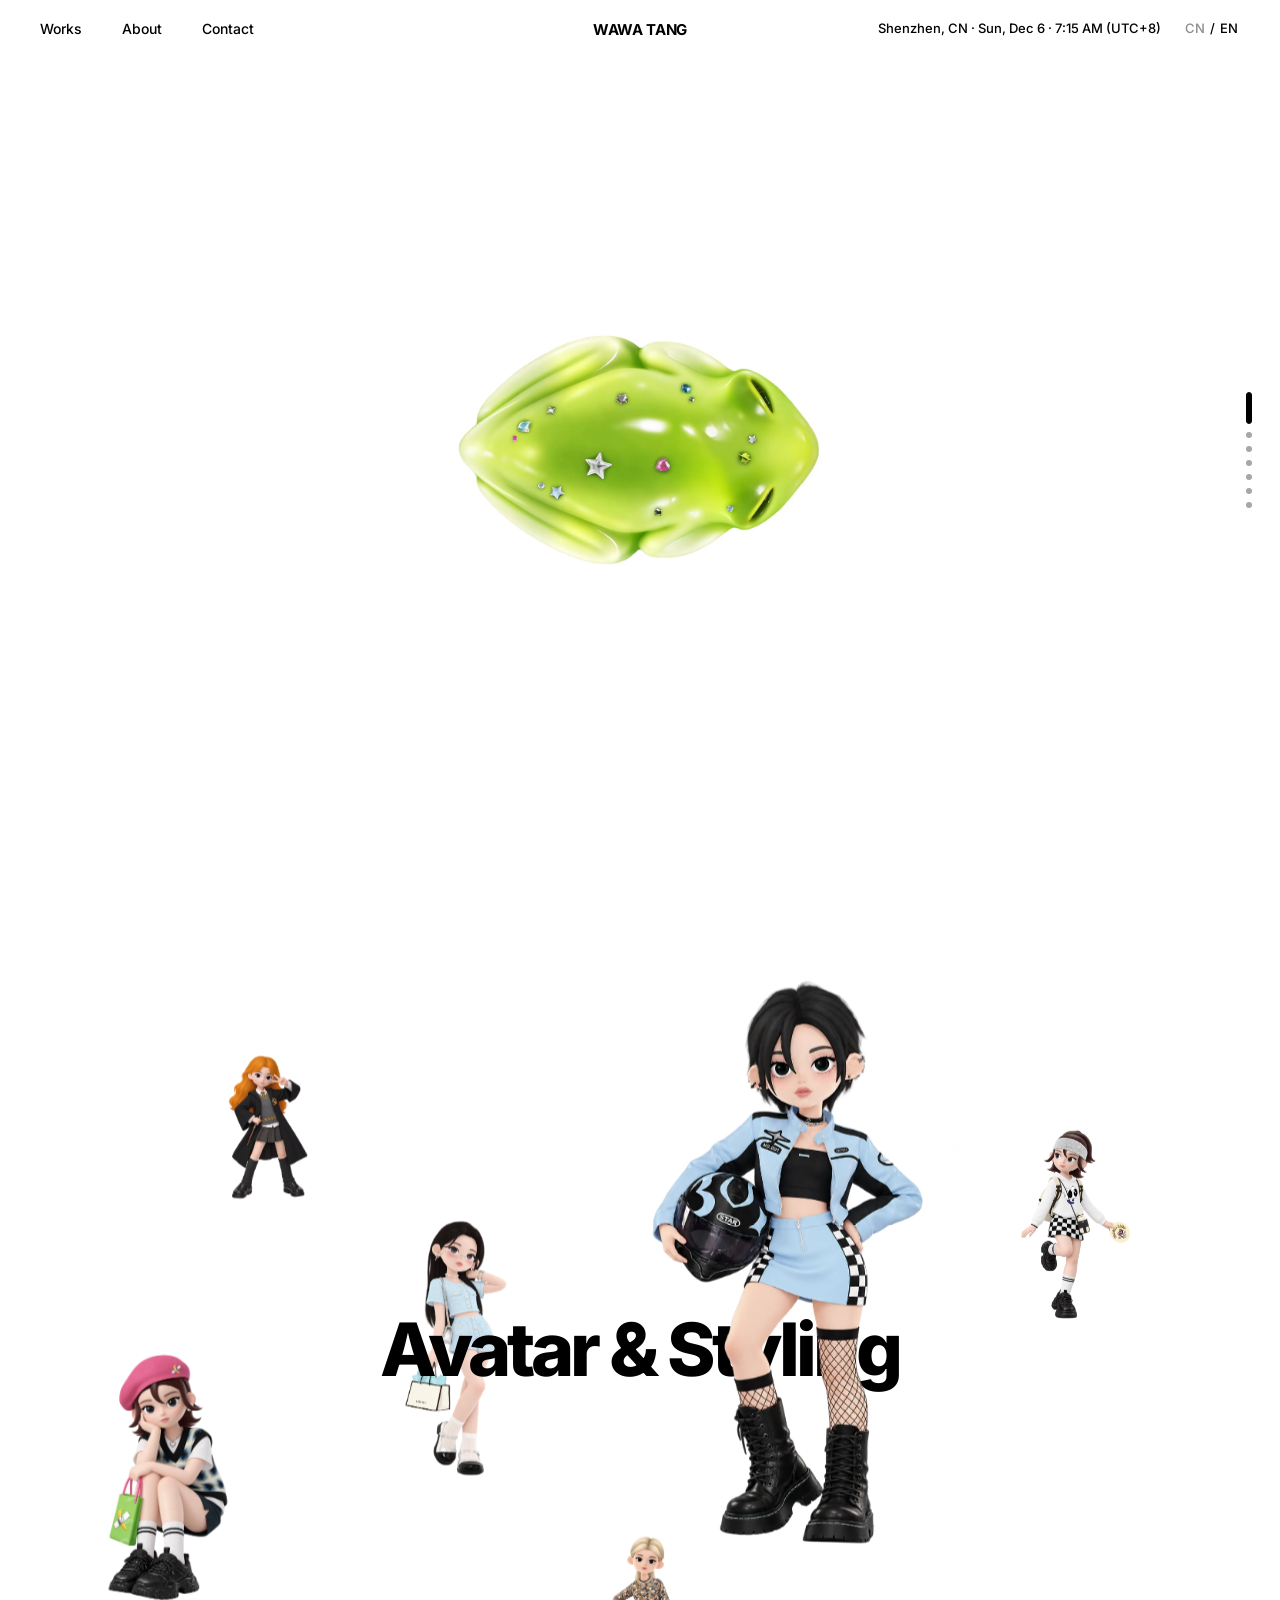
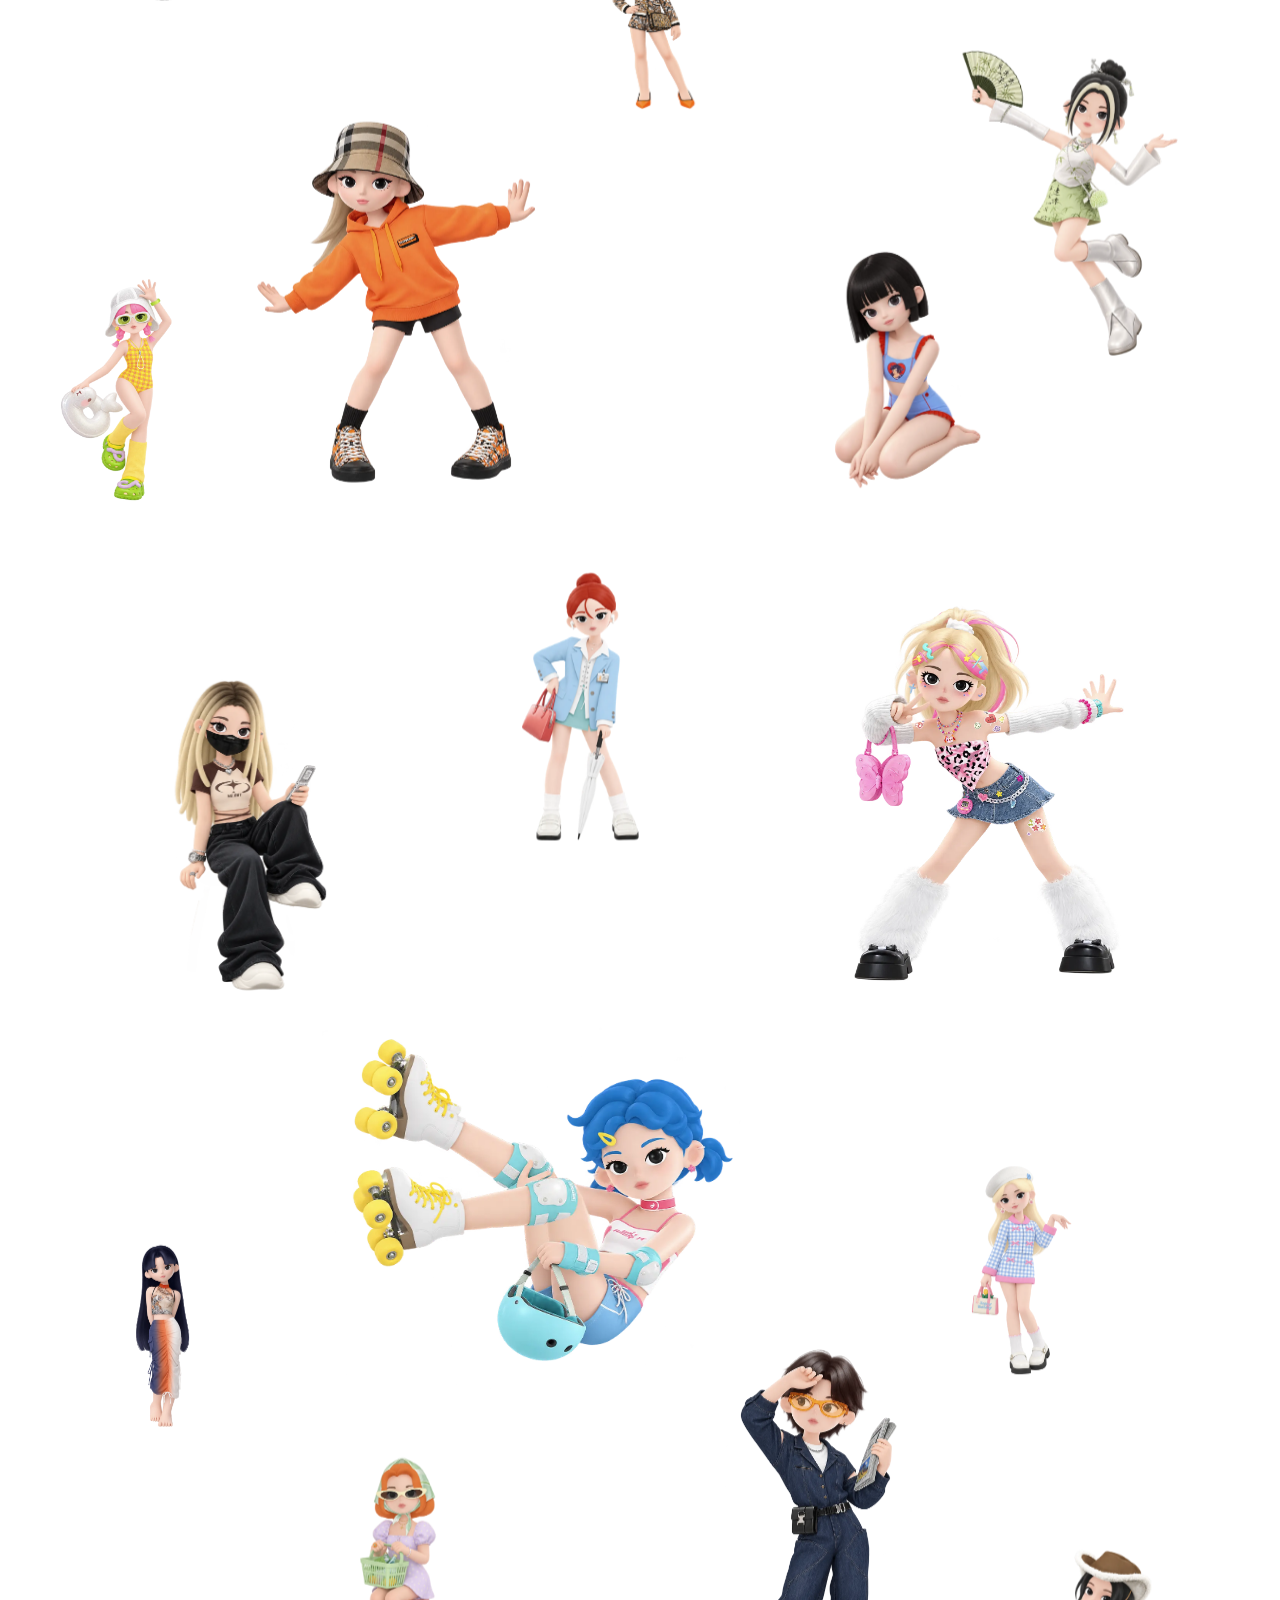
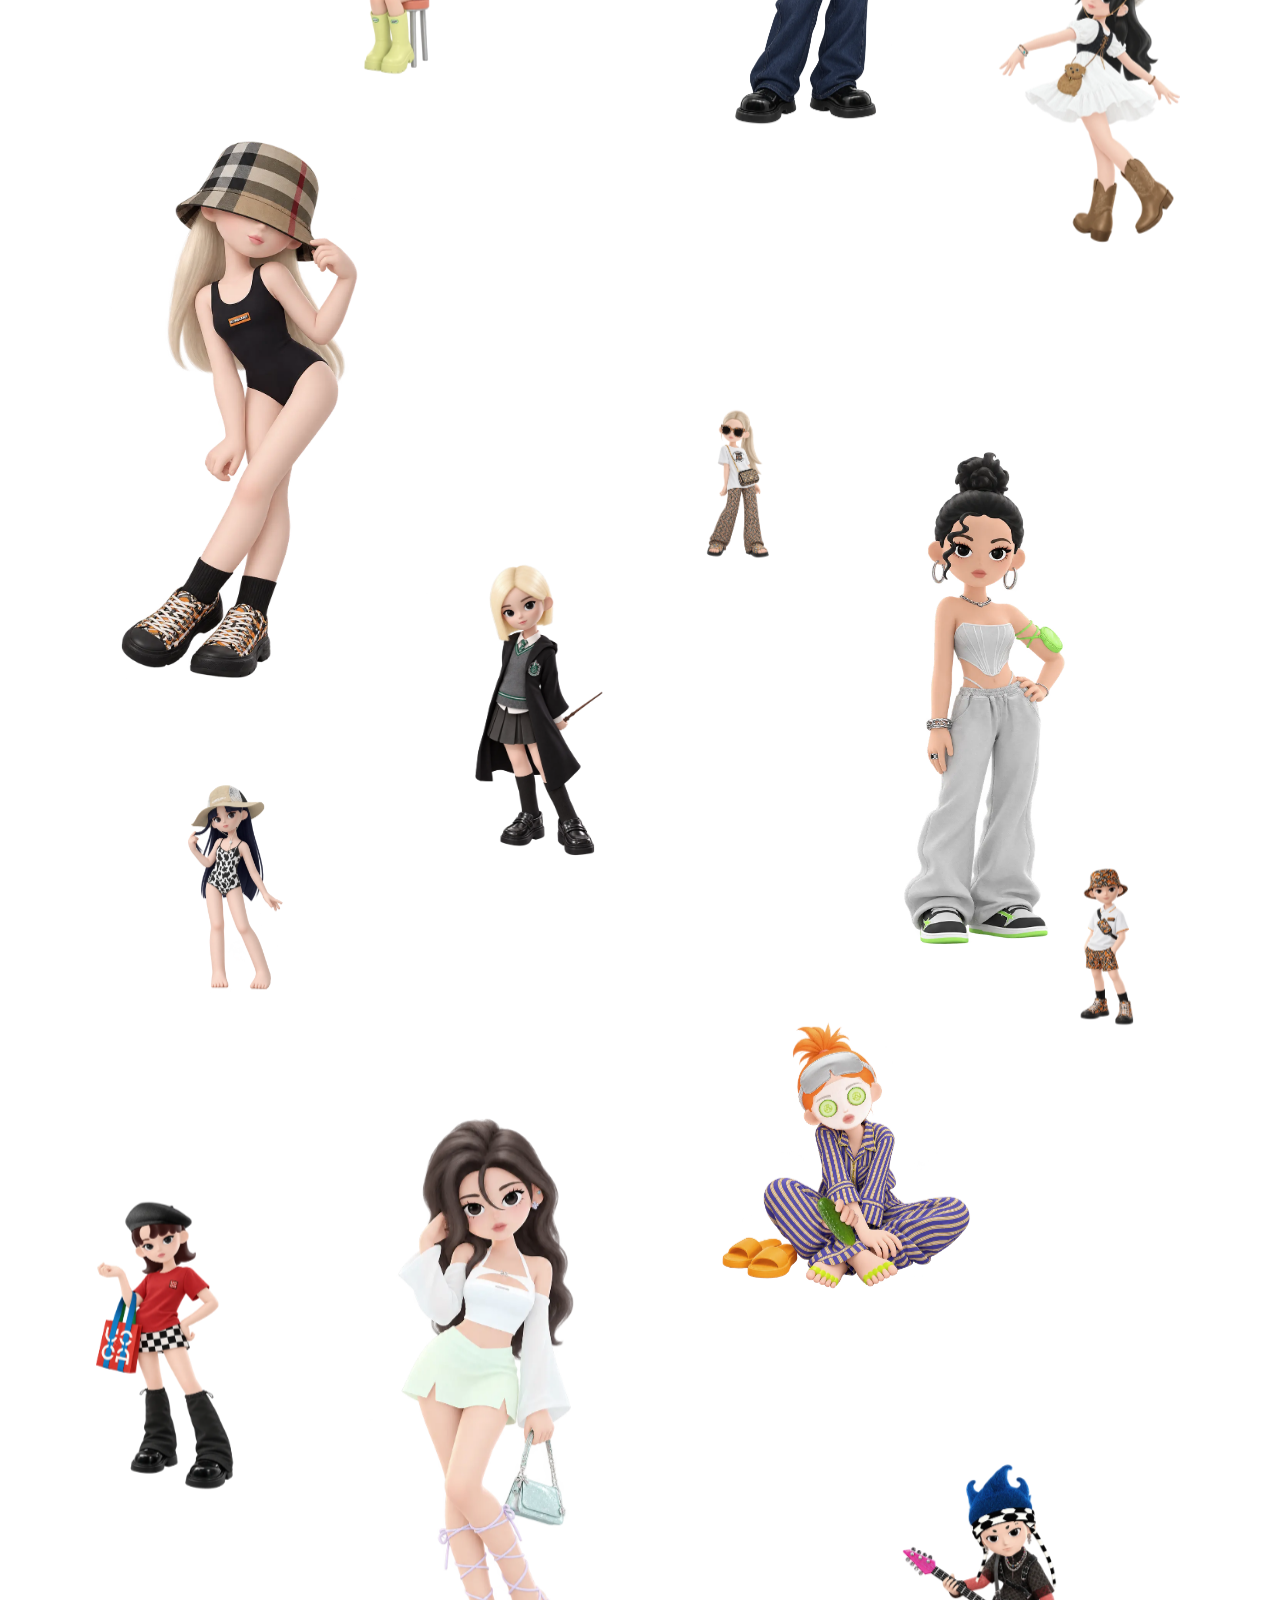
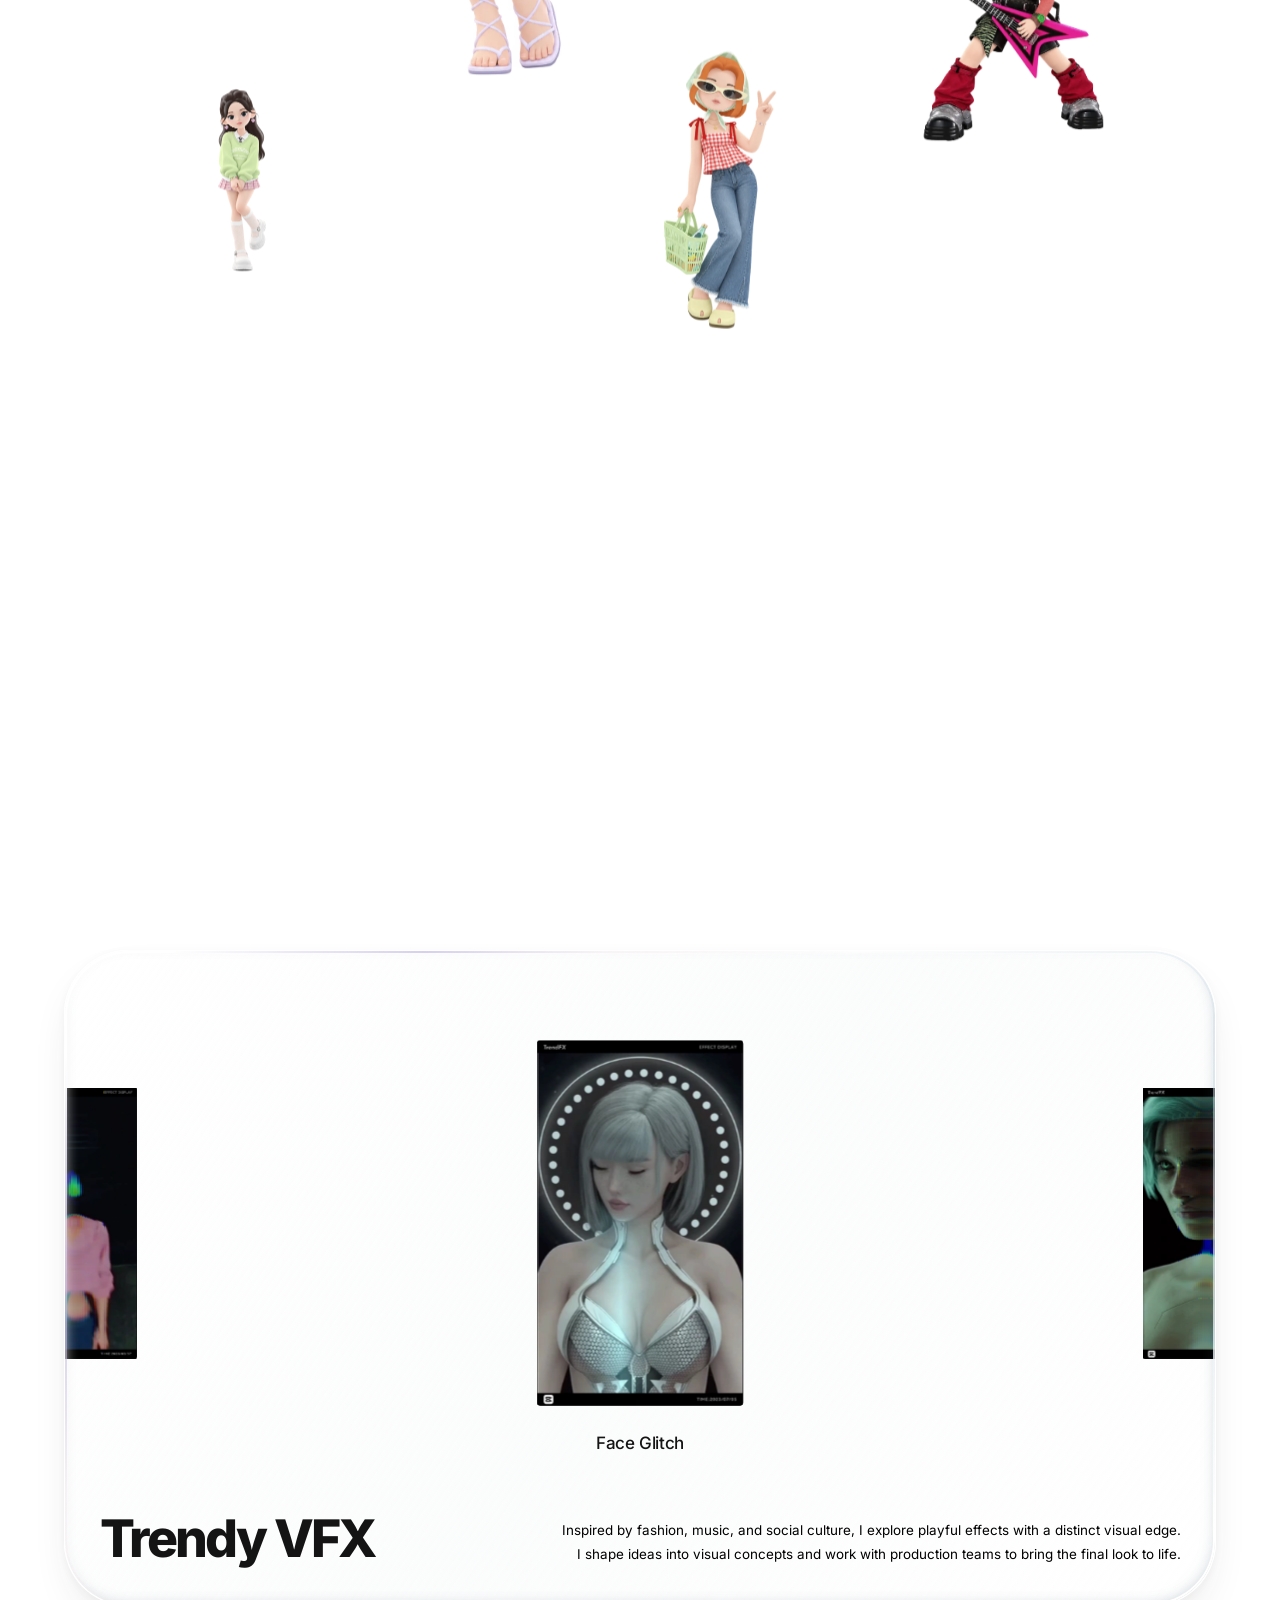
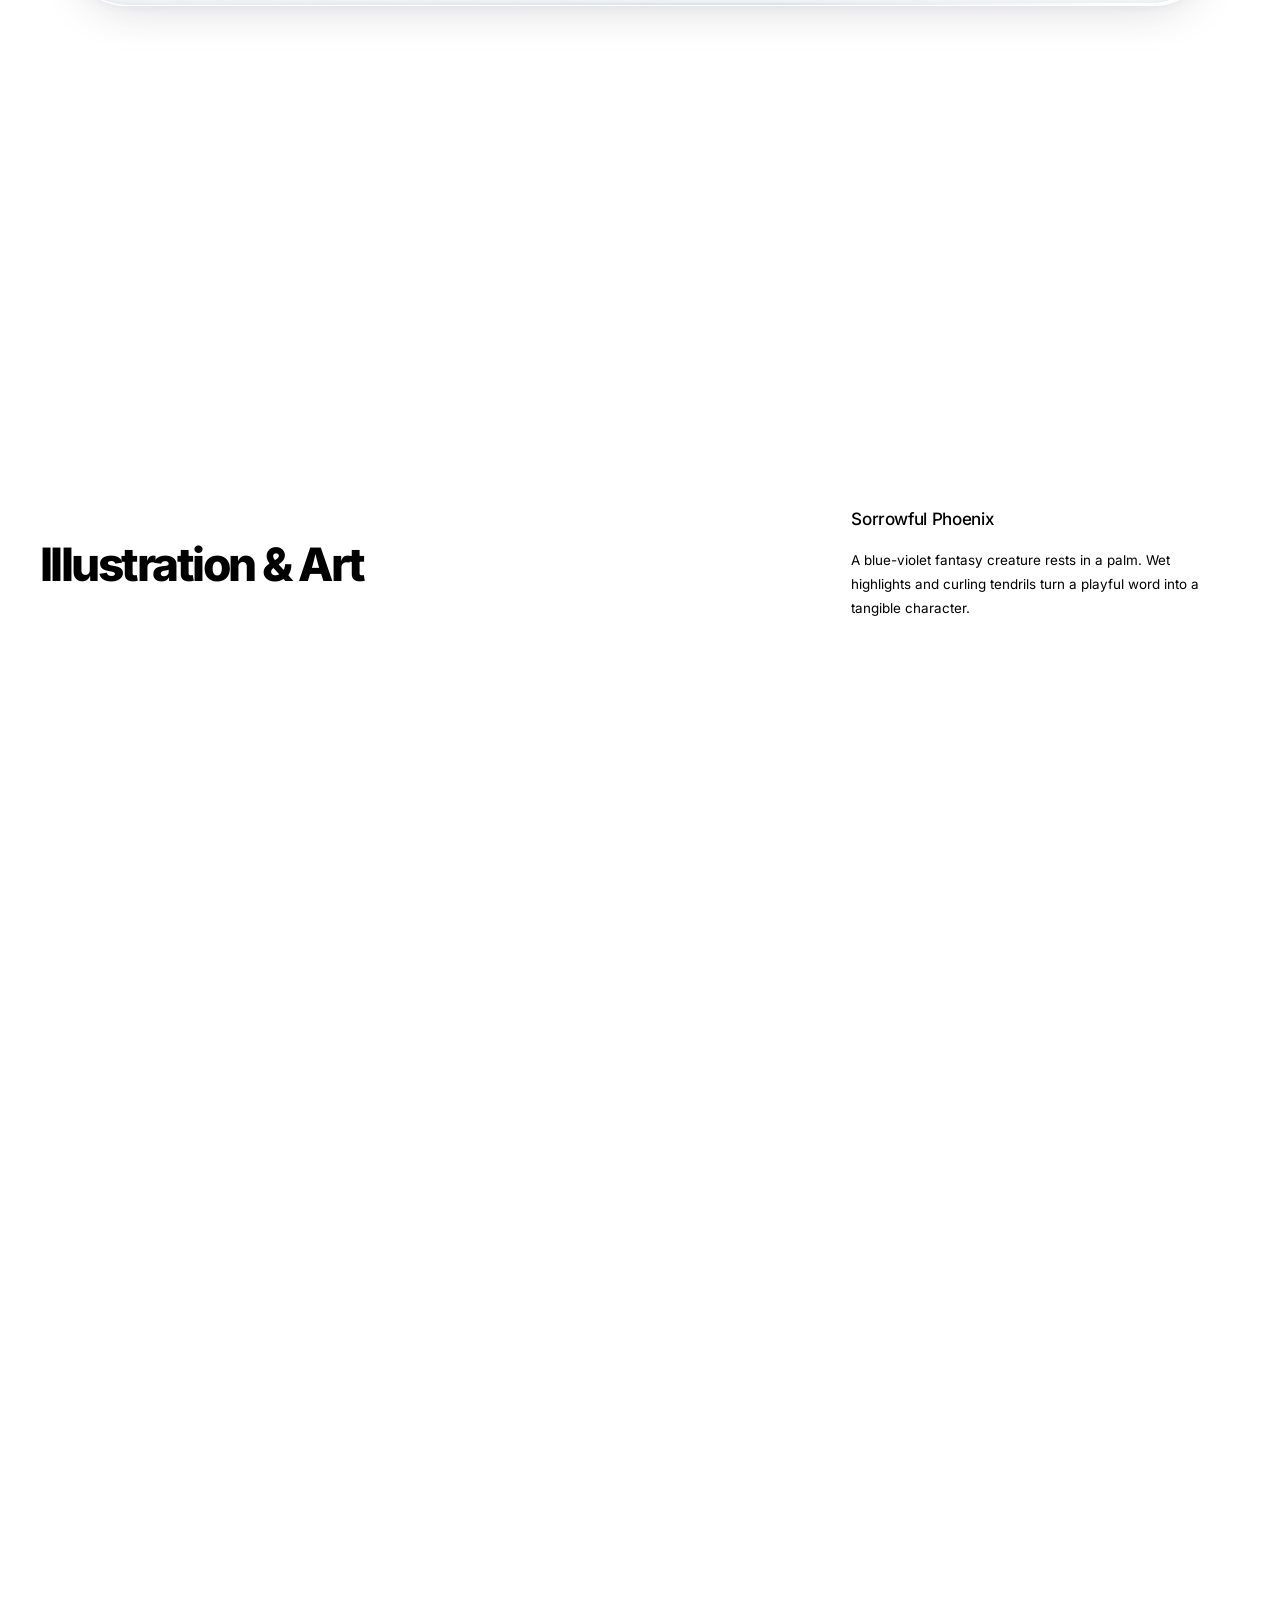
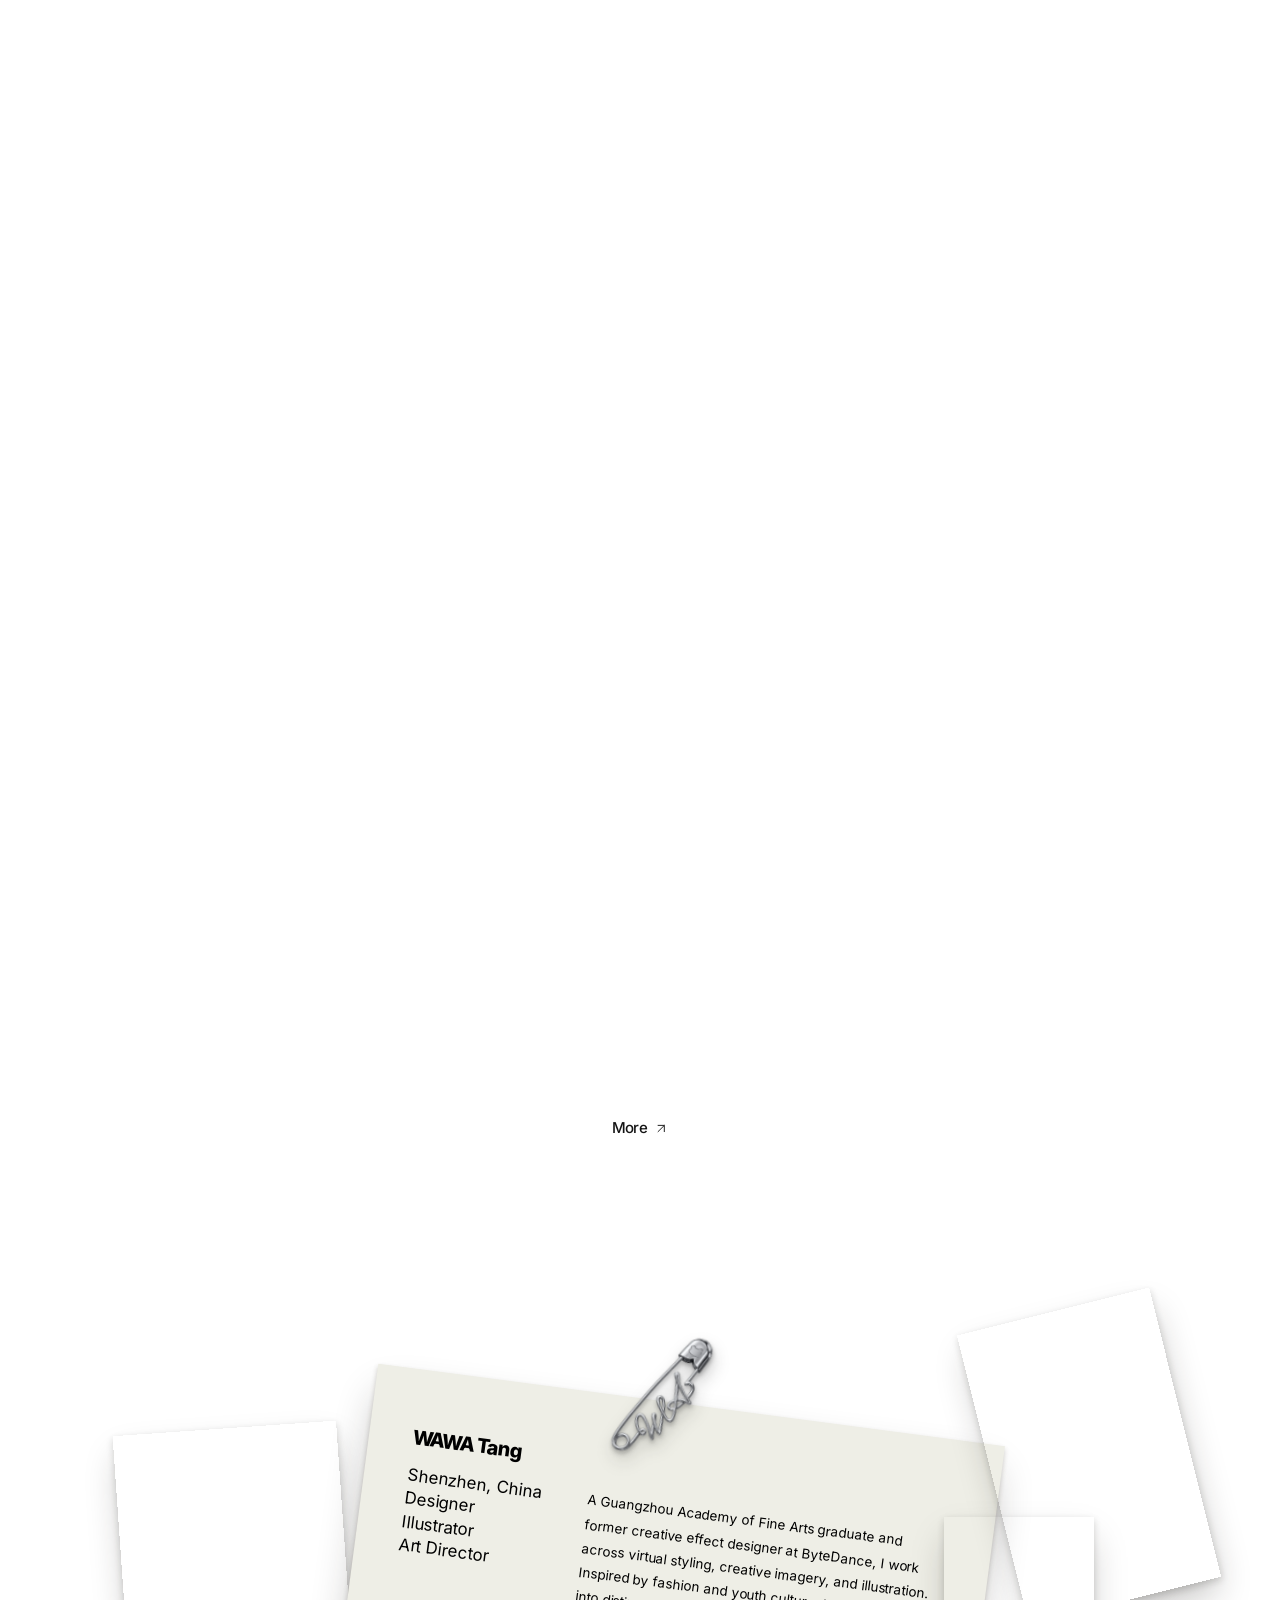
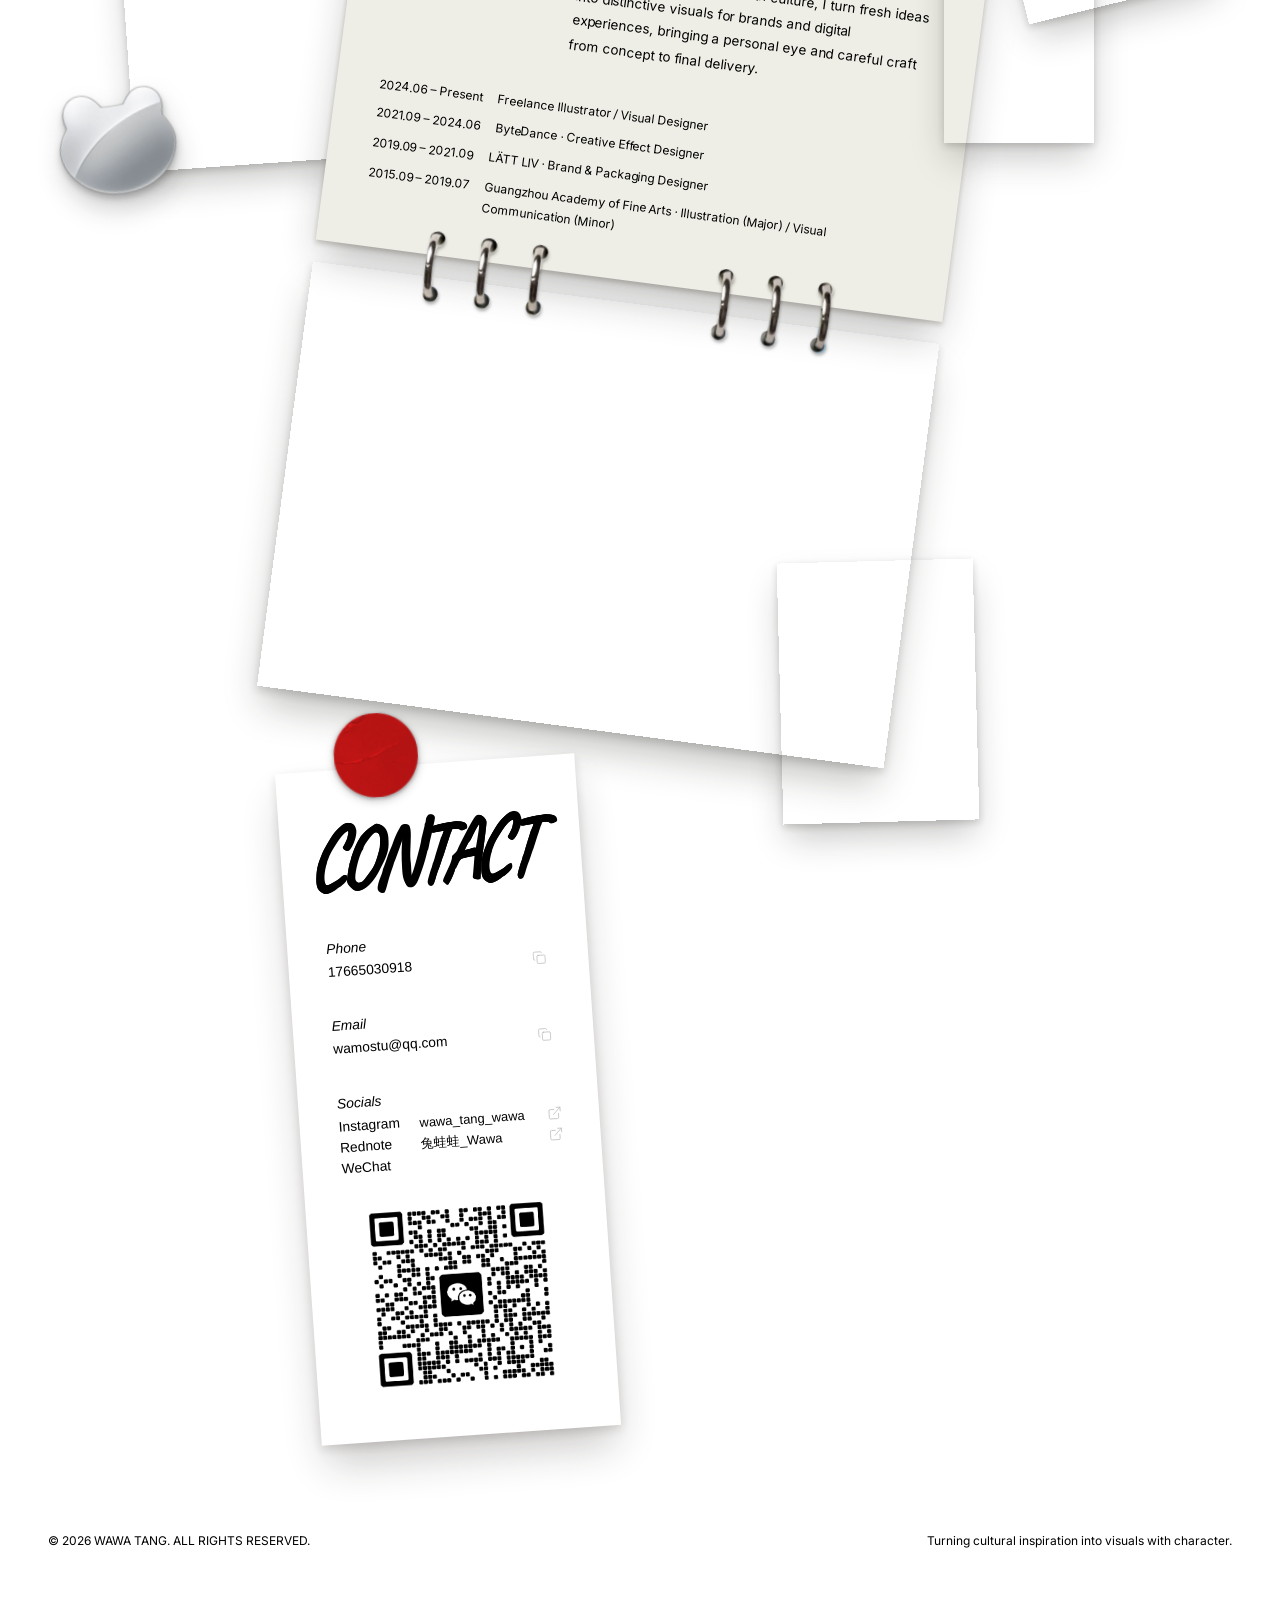
==== index.html @ 32bf0671 "Publish latest portfolio website" ====
<!doctype html>
<html lang="zh-CN" class="scroll-smooth">
  <head>
    <meta charset="UTF-8" />
    <meta name="viewport" content="width=device-width, initial-scale=1.0" />
    <title>WAWA Tang Portfolio</title>
    <meta name="description" content="汤雯婕 WAWA Tang，深圳视觉设计师、创意指导与插画师。专注商业视觉、虚拟造型、潮流动效与插画创作，欢迎项目合作。" />
    <meta property="og:title" content="WAWA Tang Portfolio" />
    <meta property="og:description" content="汤雯婕 WAWA Tang，深圳视觉设计师、创意指导与插画师。专注商业视觉、虚拟造型、潮流动效与插画创作，欢迎项目合作。" />
    <meta property="og:type" content="website" />
    <meta name="twitter:card" content="summary_large_image" />
    <link href="/assets/fonts/fonts.css" rel="stylesheet">
    <link rel="icon" type="image/webp" href="/assets/about/frog-logo-alternate.webp?v=6986e3a4318e">
    <script type="module" crossorigin src="/assets/index-B9kdo_bS.js"></script>
    <link rel="stylesheet" crossorigin href="/assets/index-BHiSp8y2.css">
  </head>
  <body class="bg-page-background text-[#141414] antialiased selection:bg-neutral-900 selection:text-white">
    <div id="root"></div>
  </body>
</html>
---- assets/fonts/fonts.css ----
/* cyrillic-ext */
@font-face {
  font-family: 'Caveat';
  font-style: normal;
  font-weight: 400;
  font-display: swap;
  src: url(/assets/fonts/cd487a25742fbdaa.woff2) format('woff2');
  unicode-range: U+0460-052F, U+1C80-1C8A, U+20B4, U+2DE0-2DFF, U+A640-A69F, U+FE2E-FE2F;
}
/* cyrillic */
@font-face {
  font-family: 'Caveat';
  font-style: normal;
  font-weight: 400;
  font-display: swap;
  src: url(/assets/fonts/9518b278916e3b85.woff2) format('woff2');
  unicode-range: U+0301, U+0400-045F, U+0490-0491, U+04B0-04B1, U+2116;
}
/* latin-ext */
@font-face {
  font-family: 'Caveat';
  font-style: normal;
  font-weight: 400;
  font-display: swap;
  src: url(/assets/fonts/be7f9cabf4375a6b.woff2) format('woff2');
  unicode-range: U+0100-02BA, U+02BD-02C5, U+02C7-02CC, U+02CE-02D7, U+02DD-02FF, U+0304, U+0308, U+0329, U+1D00-1DBF, U+1E00-1E9F, U+1EF2-1EFF, U+2020, U+20A0-20AB, U+20AD-20C4, U+2113, U+2C60-2C7F, U+A720-A7FF;
}
/* latin */
@font-face {
  font-family: 'Caveat';
  font-style: normal;
  font-weight: 400;
  font-display: swap;
  src: url(/assets/fonts/947ed15831ba3bb2.woff2) format('woff2');
  unicode-range: U+0000-00FF, U+0131, U+0152-0153, U+02BB-02BC, U+02C6, U+02DA, U+02DC, U+0304, U+0308, U+0329, U+2000-206F, U+20AC, U+2122, U+2191, U+2193, U+2212, U+2215, U+FEFF, U+FFFD;
}
/* cyrillic-ext */
@font-face {
  font-family: 'Caveat';
  font-style: normal;
  font-weight: 600;
  font-display: swap;
  src: url(/assets/fonts/cd487a25742fbdaa.woff2) format('woff2');
  unicode-range: U+0460-052F, U+1C80-1C8A, U+20B4, U+2DE0-2DFF, U+A640-A69F, U+FE2E-FE2F;
}
/* cyrillic */
@font-face {
  font-family: 'Caveat';
  font-style: normal;
  font-weight: 600;
  font-display: swap;
  src: url(/assets/fonts/9518b278916e3b85.woff2) format('woff2');
  unicode-range: U+0301, U+0400-045F, U+0490-0491, U+04B0-04B1, U+2116;
}
/* latin-ext */
@font-face {
  font-family: 'Caveat';
  font-style: normal;
  font-weight: 600;
  font-display: swap;
  src: url(/assets/fonts/be7f9cabf4375a6b.woff2) format('woff2');
  unicode-range: U+0100-02BA, U+02BD-02C5, U+02C7-02CC, U+02CE-02D7, U+02DD-02FF, U+0304, U+0308, U+0329, U+1D00-1DBF, U+1E00-1E9F, U+1EF2-1EFF, U+2020, U+20A0-20AB, U+20AD-20C4, U+2113, U+2C60-2C7F, U+A720-A7FF;
}
/* latin */
@font-face {
  font-family: 'Caveat';
  font-style: normal;
  font-weight: 600;
  font-display: swap;
  src: url(/assets/fonts/947ed15831ba3bb2.woff2) format('woff2');
  unicode-range: U+0000-00FF, U+0131, U+0152-0153, U+02BB-02BC, U+02C6, U+02DA, U+02DC, U+0304, U+0308, U+0329, U+2000-206F, U+20AC, U+2122, U+2191, U+2193, U+2212, U+2215, U+FEFF, U+FFFD;
}
/* cyrillic-ext */
@font-face {
  font-family: 'Caveat';
  font-style: normal;
  font-weight: 700;
  font-display: swap;
  src: url(/assets/fonts/cd487a25742fbdaa.woff2) format('woff2');
  unicode-range: U+0460-052F, U+1C80-1C8A, U+20B4, U+2DE0-2DFF, U+A640-A69F, U+FE2E-FE2F;
}
/* cyrillic */
@font-face {
  font-family: 'Caveat';
  font-style: normal;
  font-weight: 700;
  font-display: swap;
  src: url(/assets/fonts/9518b278916e3b85.woff2) format('woff2');
  unicode-range: U+0301, U+0400-045F, U+0490-0491, U+04B0-04B1, U+2116;
}
/* latin-ext */
@font-face {
  font-family: 'Caveat';
  font-style: normal;
  font-weight: 700;
  font-display: swap;
  src: url(/assets/fonts/be7f9cabf4375a6b.woff2) format('woff2');
  unicode-range: U+0100-02BA, U+02BD-02C5, U+02C7-02CC, U+02CE-02D7, U+02DD-02FF, U+0304, U+0308, U+0329, U+1D00-1DBF, U+1E00-1E9F, U+1EF2-1EFF, U+2020, U+20A0-20AB, U+20AD-20C4, U+2113, U+2C60-2C7F, U+A720-A7FF;
}
/* latin */
@font-face {
  font-family: 'Caveat';
  font-style: normal;
  font-weight: 700;
  font-display: swap;
  src: url(/assets/fonts/947ed15831ba3bb2.woff2) format('woff2');
  unicode-range: U+0000-00FF, U+0131, U+0152-0153, U+02BB-02BC, U+02C6, U+02DA, U+02DC, U+0304, U+0308, U+0329, U+2000-206F, U+20AC, U+2122, U+2191, U+2193, U+2212, U+2215, U+FEFF, U+FFFD;
}
/* latin-ext */
@font-face {
  font-family: 'Courier Prime';
  font-style: italic;
  font-weight: 400;
  font-display: swap;
  src: url(/assets/fonts/107f9e54c4ca1160.woff2) format('woff2');
  unicode-range: U+0100-02BA, U+02BD-02C5, U+02C7-02CC, U+02CE-02D7, U+02DD-02FF, U+0304, U+0308, U+0329, U+1D00-1DBF, U+1E00-1E9F, U+1EF2-1EFF, U+2020, U+20A0-20AB, U+20AD-20C4, U+2113, U+2C60-2C7F, U+A720-A7FF;
}
/* latin */
@font-face {
  font-family: 'Courier Prime';
  font-style: italic;
  font-weight: 400;
  font-display: swap;
  src: url(/assets/fonts/187872952e6c2afa.woff2) format('woff2');
  unicode-range: U+0000-00FF, U+0131, U+0152-0153, U+02BB-02BC, U+02C6, U+02DA, U+02DC, U+0304, U+0308, U+0329, U+2000-206F, U+20AC, U+2122, U+2191, U+2193, U+2212, U+2215, U+FEFF, U+FFFD;
}
/* latin-ext */
@font-face {
  font-family: 'Courier Prime';
  font-style: normal;
  font-weight: 400;
  font-display: swap;
  src: url(/assets/fonts/394d3a662ed669d7.woff2) format('woff2');
  unicode-range: U+0100-02BA, U+02BD-02C5, U+02C7-02CC, U+02CE-02D7, U+02DD-02FF, U+0304, U+0308, U+0329, U+1D00-1DBF, U+1E00-1E9F, U+1EF2-1EFF, U+2020, U+20A0-20AB, U+20AD-20C4, U+2113, U+2C60-2C7F, U+A720-A7FF;
}
/* latin */
@font-face {
  font-family: 'Courier Prime';
  font-style: normal;
  font-weight: 400;
  font-display: swap;
  src: url(/assets/fonts/ef21d8ebf4754997.woff2) format('woff2');
  unicode-range: U+0000-00FF, U+0131, U+0152-0153, U+02BB-02BC, U+02C6, U+02DA, U+02DC, U+0304, U+0308, U+0329, U+2000-206F, U+20AC, U+2122, U+2191, U+2193, U+2212, U+2215, U+FEFF, U+FFFD;
}
/* latin-ext */
@font-face {
  font-family: 'Courier Prime';
  font-style: normal;
  font-weight: 700;
  font-display: swap;
  src: url(/assets/fonts/b181e49555f9f9fe.woff2) format('woff2');
  unicode-range: U+0100-02BA, U+02BD-02C5, U+02C7-02CC, U+02CE-02D7, U+02DD-02FF, U+0304, U+0308, U+0329, U+1D00-1DBF, U+1E00-1E9F, U+1EF2-1EFF, U+2020, U+20A0-20AB, U+20AD-20C4, U+2113, U+2C60-2C7F, U+A720-A7FF;
}
/* latin */
@font-face {
  font-family: 'Courier Prime';
  font-style: normal;
  font-weight: 700;
  font-display: swap;
  src: url(/assets/fonts/e283f1ef8214f148.woff2) format('woff2');
  unicode-range: U+0000-00FF, U+0131, U+0152-0153, U+02BB-02BC, U+02C6, U+02DA, U+02DC, U+0304, U+0308, U+0329, U+2000-206F, U+20AC, U+2122, U+2191, U+2193, U+2212, U+2215, U+FEFF, U+FFFD;
}
/* cyrillic-ext */
@font-face {
  font-family: 'Inter';
  font-style: normal;
  font-weight: 300;
  font-display: swap;
  src: url(/assets/fonts/95b9ea830580b57e.woff2) format('woff2');
  unicode-range: U+0460-052F, U+1C80-1C8A, U+20B4, U+2DE0-2DFF, U+A640-A69F, U+FE2E-FE2F;
}
/* cyrillic */
@font-face {
  font-family: 'Inter';
  font-style: normal;
  font-weight: 300;
  font-display: swap;
  src: url(/assets/fonts/1e8edb2fc100b7f7.woff2) format('woff2');
  unicode-range: U+0301, U+0400-045F, U+0490-0491, U+04B0-04B1, U+2116;
}
/* greek-ext */
@font-face {
  font-family: 'Inter';
  font-style: normal;
  font-weight: 300;
  font-display: swap;
  src: url(/assets/fonts/6d0a674525fee3dd.woff2) format('woff2');
  unicode-range: U+1F00-1FFF;
}
/* greek */
@font-face {
  font-family: 'Inter';
  font-style: normal;
  font-weight: 300;
  font-display: swap;
  src: url(/assets/fonts/dbc85b0dfbaaa315.woff2) format('woff2');
  unicode-range: U+0370-0377, U+037A-037F, U+0384-038A, U+038C, U+038E-03A1, U+03A3-03FF;
}
/* vietnamese */
@font-face {
  font-family: 'Inter';
  font-style: normal;
  font-weight: 300;
  font-display: swap;
  src: url(/assets/fonts/4c2d4a14f23a8ed5.woff2) format('woff2');
  unicode-range: U+0102-0103, U+0110-0111, U+0128-0129, U+0168-0169, U+01A0-01A1, U+01AF-01B0, U+0300-0301, U+0303-0304, U+0308-0309, U+0323, U+0329, U+1EA0-1EF9, U+20AB;
}
/* latin-ext */
@font-face {
  font-family: 'Inter';
  font-style: normal;
  font-weight: 300;
  font-display: swap;
  src: url(/assets/fonts/a9d11b3ffe7aa537.woff2) format('woff2');
  unicode-range: U+0100-02BA, U+02BD-02C5, U+02C7-02CC, U+02CE-02D7, U+02DD-02FF, U+0304, U+0308, U+0329, U+1D00-1DBF, U+1E00-1E9F, U+1EF2-1EFF, U+2020, U+20A0-20AB, U+20AD-20C4, U+2113, U+2C60-2C7F, U+A720-A7FF;
}
/* latin */
@font-face {
  font-family: 'Inter';
  font-style: normal;
  font-weight: 300;
  font-display: swap;
  src: url(/assets/fonts/e3237528af752eed.woff2) format('woff2');
  unicode-range: U+0000-00FF, U+0131, U+0152-0153, U+02BB-02BC, U+02C6, U+02DA, U+02DC, U+0304, U+0308, U+0329, U+2000-206F, U+20AC, U+2122, U+2191, U+2193, U+2212, U+2215, U+FEFF, U+FFFD;
}
/* cyrillic-ext */
@font-face {
  font-family: 'Inter';
  font-style: normal;
  font-weight: 400;
  font-display: swap;
  src: url(/assets/fonts/95b9ea830580b57e.woff2) format('woff2');
  unicode-range: U+0460-052F, U+1C80-1C8A, U+20B4, U+2DE0-2DFF, U+A640-A69F, U+FE2E-FE2F;
}
/* cyrillic */
@font-face {
  font-family: 'Inter';
  font-style: normal;
  font-weight: 400;
  font-display: swap;
  src: url(/assets/fonts/1e8edb2fc100b7f7.woff2) format('woff2');
  unicode-range: U+0301, U+0400-045F, U+0490-0491, U+04B0-04B1, U+2116;
}
/* greek-ext */
@font-face {
  font-family: 'Inter';
  font-style: normal;
  font-weight: 400;
  font-display: swap;
  src: url(/assets/fonts/6d0a674525fee3dd.woff2) format('woff2');
  unicode-range: U+1F00-1FFF;
}
/* greek */
@font-face {
  font-family: 'Inter';
  font-style: normal;
  font-weight: 400;
  font-display: swap;
  src: url(/assets/fonts/dbc85b0dfbaaa315.woff2) format('woff2');
  unicode-range: U+0370-0377, U+037A-037F, U+0384-038A, U+038C, U+038E-03A1, U+03A3-03FF;
}
/* vietnamese */
@font-face {
  font-family: 'Inter';
  font-style: normal;
  font-weight: 400;
  font-display: swap;
  src: url(/assets/fonts/4c2d4a14f23a8ed5.woff2) format('woff2');
  unicode-range: U+0102-0103, U+0110-0111, U+0128-0129, U+0168-0169, U+01A0-01A1, U+01AF-01B0, U+0300-0301, U+0303-0304, U+0308-0309, U+0323, U+0329, U+1EA0-1EF9, U+20AB;
}
/* latin-ext */
@font-face {
  font-family: 'Inter';
  font-style: normal;
  font-weight: 400;
  font-display: swap;
  src: url(/assets/fonts/a9d11b3ffe7aa537.woff2) format('woff2');
  unicode-range: U+0100-02BA, U+02BD-02C5, U+02C7-02CC, U+02CE-02D7, U+02DD-02FF, U+0304, U+0308, U+0329, U+1D00-1DBF, U+1E00-1E9F, U+1EF2-1EFF, U+2020, U+20A0-20AB, U+20AD-20C4, U+2113, U+2C60-2C7F, U+A720-A7FF;
}
/* latin */
@font-face {
  font-family: 'Inter';
  font-style: normal;
  font-weight: 400;
  font-display: swap;
  src: url(/assets/fonts/e3237528af752eed.woff2) format('woff2');
  unicode-range: U+0000-00FF, U+0131, U+0152-0153, U+02BB-02BC, U+02C6, U+02DA, U+02DC, U+0304, U+0308, U+0329, U+2000-206F, U+20AC, U+2122, U+2191, U+2193, U+2212, U+2215, U+FEFF, U+FFFD;
}
/* cyrillic-ext */
@font-face {
  font-family: 'Inter';
  font-style: normal;
  font-weight: 500;
  font-display: swap;
  src: url(/assets/fonts/95b9ea830580b57e.woff2) format('woff2');
  unicode-range: U+0460-052F, U+1C80-1C8A, U+20B4, U+2DE0-2DFF, U+A640-A69F, U+FE2E-FE2F;
}
/* cyrillic */
@font-face {
  font-family: 'Inter';
  font-style: normal;
  font-weight: 500;
  font-display: swap;
  src: url(/assets/fonts/1e8edb2fc100b7f7.woff2) format('woff2');
  unicode-range: U+0301, U+0400-045F, U+0490-0491, U+04B0-04B1, U+2116;
}
/* greek-ext */
@font-face {
  font-family: 'Inter';
  font-style: normal;
  font-weight: 500;
  font-display: swap;
  src: url(/assets/fonts/6d0a674525fee3dd.woff2) format('woff2');
  unicode-range: U+1F00-1FFF;
}
/* greek */
@font-face {
  font-family: 'Inter';
  font-style: normal;
  font-weight: 500;
  font-display: swap;
  src: url(/assets/fonts/dbc85b0dfbaaa315.woff2) format('woff2');
  unicode-range: U+0370-0377, U+037A-037F, U+0384-038A, U+038C, U+038E-03A1, U+03A3-03FF;
}
/* vietnamese */
@font-face {
  font-family: 'Inter';
  font-style: normal;
  font-weight: 500;
  font-display: swap;
  src: url(/assets/fonts/4c2d4a14f23a8ed5.woff2) format('woff2');
  unicode-range: U+0102-0103, U+0110-0111, U+0128-0129, U+0168-0169, U+01A0-01A1, U+01AF-01B0, U+0300-0301, U+0303-0304, U+0308-0309, U+0323, U+0329, U+1EA0-1EF9, U+20AB;
}
/* latin-ext */
@font-face {
  font-family: 'Inter';
  font-style: normal;
  font-weight: 500;
  font-display: swap;
  src: url(/assets/fonts/a9d11b3ffe7aa537.woff2) format('woff2');
  unicode-range: U+0100-02BA, U+02BD-02C5, U+02C7-02CC, U+02CE-02D7, U+02DD-02FF, U+0304, U+0308, U+0329, U+1D00-1DBF, U+1E00-1E9F, U+1EF2-1EFF, U+2020, U+20A0-20AB, U+20AD-20C4, U+2113, U+2C60-2C7F, U+A720-A7FF;
}
/* latin */
@font-face {
  font-family: 'Inter';
  font-style: normal;
  font-weight: 500;
  font-display: swap;
  src: url(/assets/fonts/e3237528af752eed.woff2) format('woff2');
  unicode-range: U+0000-00FF, U+0131, U+0152-0153, U+02BB-02BC, U+02C6, U+02DA, U+02DC, U+0304, U+0308, U+0329, U+2000-206F, U+20AC, U+2122, U+2191, U+2193, U+2212, U+2215, U+FEFF, U+FFFD;
}
/* cyrillic-ext */
@font-face {
  font-family: 'Inter';
  font-style: normal;
  font-weight: 600;
  font-display: swap;
  src: url(/assets/fonts/95b9ea830580b57e.woff2) format('woff2');
  unicode-range: U+0460-052F, U+1C80-1C8A, U+20B4, U+2DE0-2DFF, U+A640-A69F, U+FE2E-FE2F;
}
/* cyrillic */
@font-face {
  font-family: 'Inter';
  font-style: normal;
  font-weight: 600;
  font-display: swap;
  src: url(/assets/fonts/1e8edb2fc100b7f7.woff2) format('woff2');
  unicode-range: U+0301, U+0400-045F, U+0490-0491, U+04B0-04B1, U+2116;
}
/* greek-ext */
@font-face {
  font-family: 'Inter';
  font-style: normal;
  font-weight: 600;
  font-display: swap;
  src: url(/assets/fonts/6d0a674525fee3dd.woff2) format('woff2');
  unicode-range: U+1F00-1FFF;
}
/* greek */
@font-face {
  font-family: 'Inter';
  font-style: normal;
  font-weight: 600;
  font-display: swap;
  src: url(/assets/fonts/dbc85b0dfbaaa315.woff2) format('woff2');
  unicode-range: U+0370-0377, U+037A-037F, U+0384-038A, U+038C, U+038E-03A1, U+03A3-03FF;
}
/* vietnamese */
@font-face {
  font-family: 'Inter';
  font-style: normal;
  font-weight: 600;
  font-display: swap;
  src: url(/assets/fonts/4c2d4a14f23a8ed5.woff2) format('woff2');
  unicode-range: U+0102-0103, U+0110-0111, U+0128-0129, U+0168-0169, U+01A0-01A1, U+01AF-01B0, U+0300-0301, U+0303-0304, U+0308-0309, U+0323, U+0329, U+1EA0-1EF9, U+20AB;
}
/* latin-ext */
@font-face {
  font-family: 'Inter';
  font-style: normal;
  font-weight: 600;
  font-display: swap;
  src: url(/assets/fonts/a9d11b3ffe7aa537.woff2) format('woff2');
  unicode-range: U+0100-02BA, U+02BD-02C5, U+02C7-02CC, U+02CE-02D7, U+02DD-02FF, U+0304, U+0308, U+0329, U+1D00-1DBF, U+1E00-1E9F, U+1EF2-1EFF, U+2020, U+20A0-20AB, U+20AD-20C4, U+2113, U+2C60-2C7F, U+A720-A7FF;
}
/* latin */
@font-face {
  font-family: 'Inter';
  font-style: normal;
  font-weight: 600;
  font-display: swap;
  src: url(/assets/fonts/e3237528af752eed.woff2) format('woff2');
  unicode-range: U+0000-00FF, U+0131, U+0152-0153, U+02BB-02BC, U+02C6, U+02DA, U+02DC, U+0304, U+0308, U+0329, U+2000-206F, U+20AC, U+2122, U+2191, U+2193, U+2212, U+2215, U+FEFF, U+FFFD;
}
/* cyrillic-ext */
@font-face {
  font-family: 'Inter';
  font-style: normal;
  font-weight: 700;
  font-display: swap;
  src: url(/assets/fonts/95b9ea830580b57e.woff2) format('woff2');
  unicode-range: U+0460-052F, U+1C80-1C8A, U+20B4, U+2DE0-2DFF, U+A640-A69F, U+FE2E-FE2F;
}
/* cyrillic */
@font-face {
  font-family: 'Inter';
  font-style: normal;
  font-weight: 700;
  font-display: swap;
  src: url(/assets/fonts/1e8edb2fc100b7f7.woff2) format('woff2');
  unicode-range: U+0301, U+0400-045F, U+0490-0491, U+04B0-04B1, U+2116;
}
/* greek-ext */
@font-face {
  font-family: 'Inter';
  font-style: normal;
  font-weight: 700;
  font-display: swap;
  src: url(/assets/fonts/6d0a674525fee3dd.woff2) format('woff2');
  unicode-range: U+1F00-1FFF;
}
/* greek */
@font-face {
  font-family: 'Inter';
  font-style: normal;
  font-weight: 700;
  font-display: swap;
  src: url(/assets/fonts/dbc85b0dfbaaa315.woff2) format('woff2');
  unicode-range: U+0370-0377, U+037A-037F, U+0384-038A, U+038C, U+038E-03A1, U+03A3-03FF;
}
/* vietnamese */
@font-face {
  font-family: 'Inter';
  font-style: normal;
  font-weight: 700;
  font-display: swap;
  src: url(/assets/fonts/4c2d4a14f23a8ed5.woff2) format('woff2');
  unicode-range: U+0102-0103, U+0110-0111, U+0128-0129, U+0168-0169, U+01A0-01A1, U+01AF-01B0, U+0300-0301, U+0303-0304, U+0308-0309, U+0323, U+0329, U+1EA0-1EF9, U+20AB;
}
/* latin-ext */
@font-face {
  font-family: 'Inter';
  font-style: normal;
  font-weight: 700;
  font-display: swap;
  src: url(/assets/fonts/a9d11b3ffe7aa537.woff2) format('woff2');
  unicode-range: U+0100-02BA, U+02BD-02C5, U+02C7-02CC, U+02CE-02D7, U+02DD-02FF, U+0304, U+0308, U+0329, U+1D00-1DBF, U+1E00-1E9F, U+1EF2-1EFF, U+2020, U+20A0-20AB, U+20AD-20C4, U+2113, U+2C60-2C7F, U+A720-A7FF;
}
/* latin */
@font-face {
  font-family: 'Inter';
  font-style: normal;
  font-weight: 700;
  font-display: swap;
  src: url(/assets/fonts/e3237528af752eed.woff2) format('woff2');
  unicode-range: U+0000-00FF, U+0131, U+0152-0153, U+02BB-02BC, U+02C6, U+02DA, U+02DC, U+0304, U+0308, U+0329, U+2000-206F, U+20AC, U+2122, U+2191, U+2193, U+2212, U+2215, U+FEFF, U+FFFD;
}
/* cyrillic-ext */
@font-face {
  font-family: 'Inter';
  font-style: normal;
  font-weight: 800;
  font-display: swap;
  src: url(/assets/fonts/95b9ea830580b57e.woff2) format('woff2');
  unicode-range: U+0460-052F, U+1C80-1C8A, U+20B4, U+2DE0-2DFF, U+A640-A69F, U+FE2E-FE2F;
}
/* cyrillic */
@font-face {
  font-family: 'Inter';
  font-style: normal;
  font-weight: 800;
  font-display: swap;
  src: url(/assets/fonts/1e8edb2fc100b7f7.woff2) format('woff2');
  unicode-range: U+0301, U+0400-045F, U+0490-0491, U+04B0-04B1, U+2116;
}
/* greek-ext */
@font-face {
  font-family: 'Inter';
  font-style: normal;
  font-weight: 800;
  font-display: swap;
  src: url(/assets/fonts/6d0a674525fee3dd.woff2) format('woff2');
  unicode-range: U+1F00-1FFF;
}
/* greek */
@font-face {
  font-family: 'Inter';
  font-style: normal;
  font-weight: 800;
  font-display: swap;
  src: url(/assets/fonts/dbc85b0dfbaaa315.woff2) format('woff2');
  unicode-range: U+0370-0377, U+037A-037F, U+0384-038A, U+038C, U+038E-03A1, U+03A3-03FF;
}
/* vietnamese */
@font-face {
  font-family: 'Inter';
  font-style: normal;
  font-weight: 800;
  font-display: swap;
  src: url(/assets/fonts/4c2d4a14f23a8ed5.woff2) format('woff2');
  unicode-range: U+0102-0103, U+0110-0111, U+0128-0129, U+0168-0169, U+01A0-01A1, U+01AF-01B0, U+0300-0301, U+0303-0304, U+0308-0309, U+0323, U+0329, U+1EA0-1EF9, U+20AB;
}
/* latin-ext */
@font-face {
  font-family: 'Inter';
  font-style: normal;
  font-weight: 800;
  font-display: swap;
  src: url(/assets/fonts/a9d11b3ffe7aa537.woff2) format('woff2');
  unicode-range: U+0100-02BA, U+02BD-02C5, U+02C7-02CC, U+02CE-02D7, U+02DD-02FF, U+0304, U+0308, U+0329, U+1D00-1DBF, U+1E00-1E9F, U+1EF2-1EFF, U+2020, U+20A0-20AB, U+20AD-20C4, U+2113, U+2C60-2C7F, U+A720-A7FF;
}
/* latin */
@font-face {
  font-family: 'Inter';
  font-style: normal;
  font-weight: 800;
  font-display: swap;
  src: url(/assets/fonts/e3237528af752eed.woff2) format('woff2');
  unicode-range: U+0000-00FF, U+0131, U+0152-0153, U+02BB-02BC, U+02C6, U+02DA, U+02DC, U+0304, U+0308, U+0329, U+2000-206F, U+20AC, U+2122, U+2191, U+2193, U+2212, U+2215, U+FEFF, U+FFFD;
}
/* cyrillic-ext */
@font-face {
  font-family: 'JetBrains Mono';
  font-style: normal;
  font-weight: 400;
  font-display: swap;
  src: url(/assets/fonts/6b5e37b52d26eeac.woff2) format('woff2');
  unicode-range: U+0460-052F, U+1C80-1C8A, U+20B4, U+2DE0-2DFF, U+A640-A69F, U+FE2E-FE2F;
}
/* cyrillic */
@font-face {
  font-family: 'JetBrains Mono';
  font-style: normal;
  font-weight: 400;
  font-display: swap;
  src: url(/assets/fonts/eb83d8d40af4411f.woff2) format('woff2');
  unicode-range: U+0301, U+0400-045F, U+0490-0491, U+04B0-04B1, U+2116;
}
/* greek */
@font-face {
  font-family: 'JetBrains Mono';
  font-style: normal;
  font-weight: 400;
  font-display: swap;
  src: url(/assets/fonts/99e400330f36ae77.woff2) format('woff2');
  unicode-range: U+0370-0377, U+037A-037F, U+0384-038A, U+038C, U+038E-03A1, U+03A3-03FF;
}
/* vietnamese */
@font-face {
  font-family: 'JetBrains Mono';
  font-style: normal;
  font-weight: 400;
  font-display: swap;
  src: url(/assets/fonts/c4064400db3750ce.woff2) format('woff2');
  unicode-range: U+0102-0103, U+0110-0111, U+0128-0129, U+0168-0169, U+01A0-01A1, U+01AF-01B0, U+0300-0301, U+0303-0304, U+0308-0309, U+0323, U+0329, U+1EA0-1EF9, U+20AB;
}
/* latin-ext */
@font-face {
  font-family: 'JetBrains Mono';
  font-style: normal;
  font-weight: 400;
  font-display: swap;
  src: url(/assets/fonts/b19c2080652a3c2b.woff2) format('woff2');
  unicode-range: U+0100-02BA, U+02BD-02C5, U+02C7-02CC, U+02CE-02D7, U+02DD-02FF, U+0304, U+0308, U+0329, U+1D00-1DBF, U+1E00-1E9F, U+1EF2-1EFF, U+2020, U+20A0-20AB, U+20AD-20C4, U+2113, U+2C60-2C7F, U+A720-A7FF;
}
/* latin */
@font-face {
  font-family: 'JetBrains Mono';
  font-style: normal;
  font-weight: 400;
  font-display: swap;
  src: url(/assets/fonts/cc27b30471250057.woff2) format('woff2');
  unicode-range: U+0000-00FF, U+0131, U+0152-0153, U+02BB-02BC, U+02C6, U+02DA, U+02DC, U+0304, U+0308, U+0329, U+2000-206F, U+20AC, U+2122, U+2191, U+2193, U+2212, U+2215, U+FEFF, U+FFFD;
}
/* cyrillic-ext */
@font-face {
  font-family: 'JetBrains Mono';
  font-style: normal;
  font-weight: 500;
  font-display: swap;
  src: url(/assets/fonts/6b5e37b52d26eeac.woff2) format('woff2');
  unicode-range: U+0460-052F, U+1C80-1C8A, U+20B4, U+2DE0-2DFF, U+A640-A69F, U+FE2E-FE2F;
}
/* cyrillic */
@font-face {
  font-family: 'JetBrains Mono';
  font-style: normal;
  font-weight: 500;
  font-display: swap;
  src: url(/assets/fonts/eb83d8d40af4411f.woff2) format('woff2');
  unicode-range: U+0301, U+0400-045F, U+0490-0491, U+04B0-04B1, U+2116;
}
/* greek */
@font-face {
  font-family: 'JetBrains Mono';
  font-style: normal;
  font-weight: 500;
  font-display: swap;
  src: url(/assets/fonts/99e400330f36ae77.woff2) format('woff2');
  unicode-range: U+0370-0377, U+037A-037F, U+0384-038A, U+038C, U+038E-03A1, U+03A3-03FF;
}
/* vietnamese */
@font-face {
  font-family: 'JetBrains Mono';
  font-style: normal;
  font-weight: 500;
  font-display: swap;
  src: url(/assets/fonts/c4064400db3750ce.woff2) format('woff2');
  unicode-range: U+0102-0103, U+0110-0111, U+0128-0129, U+0168-0169, U+01A0-01A1, U+01AF-01B0, U+0300-0301, U+0303-0304, U+0308-0309, U+0323, U+0329, U+1EA0-1EF9, U+20AB;
}
/* latin-ext */
@font-face {
  font-family: 'JetBrains Mono';
  font-style: normal;
  font-weight: 500;
  font-display: swap;
  src: url(/assets/fonts/b19c2080652a3c2b.woff2) format('woff2');
  unicode-range: U+0100-02BA, U+02BD-02C5, U+02C7-02CC, U+02CE-02D7, U+02DD-02FF, U+0304, U+0308, U+0329, U+1D00-1DBF, U+1E00-1E9F, U+1EF2-1EFF, U+2020, U+20A0-20AB, U+20AD-20C4, U+2113, U+2C60-2C7F, U+A720-A7FF;
}
/* latin */
@font-face {
  font-family: 'JetBrains Mono';
  font-style: normal;
  font-weight: 500;
  font-display: swap;
  src: url(/assets/fonts/cc27b30471250057.woff2) format('woff2');
  unicode-range: U+0000-00FF, U+0131, U+0152-0153, U+02BB-02BC, U+02C6, U+02DA, U+02DC, U+0304, U+0308, U+0329, U+2000-206F, U+20AC, U+2122, U+2191, U+2193, U+2212, U+2215, U+FEFF, U+FFFD;
}
/* cyrillic-ext */
@font-face {
  font-family: 'JetBrains Mono';
  font-style: normal;
  font-weight: 600;
  font-display: swap;
  src: url(/assets/fonts/6b5e37b52d26eeac.woff2) format('woff2');
  unicode-range: U+0460-052F, U+1C80-1C8A, U+20B4, U+2DE0-2DFF, U+A640-A69F, U+FE2E-FE2F;
}
/* cyrillic */
@font-face {
  font-family: 'JetBrains Mono';
  font-style: normal;
  font-weight: 600;
  font-display: swap;
  src: url(/assets/fonts/eb83d8d40af4411f.woff2) format('woff2');
  unicode-range: U+0301, U+0400-045F, U+0490-0491, U+04B0-04B1, U+2116;
}
/* greek */
@font-face {
  font-family: 'JetBrains Mono';
  font-style: normal;
  font-weight: 600;
  font-display: swap;
  src: url(/assets/fonts/99e400330f36ae77.woff2) format('woff2');
  unicode-range: U+0370-0377, U+037A-037F, U+0384-038A, U+038C, U+038E-03A1, U+03A3-03FF;
}
/* vietnamese */
@font-face {
  font-family: 'JetBrains Mono';
  font-style: normal;
  font-weight: 600;
  font-display: swap;
  src: url(/assets/fonts/c4064400db3750ce.woff2) format('woff2');
  unicode-range: U+0102-0103, U+0110-0111, U+0128-0129, U+0168-0169, U+01A0-01A1, U+01AF-01B0, U+0300-0301, U+0303-0304, U+0308-0309, U+0323, U+0329, U+1EA0-1EF9, U+20AB;
}
/* latin-ext */
@font-face {
  font-family: 'JetBrains Mono';
  font-style: normal;
  font-weight: 600;
  font-display: swap;
  src: url(/assets/fonts/b19c2080652a3c2b.woff2) format('woff2');
  unicode-range: U+0100-02BA, U+02BD-02C5, U+02C7-02CC, U+02CE-02D7, U+02DD-02FF, U+0304, U+0308, U+0329, U+1D00-1DBF, U+1E00-1E9F, U+1EF2-1EFF, U+2020, U+20A0-20AB, U+20AD-20C4, U+2113, U+2C60-2C7F, U+A720-A7FF;
}
/* latin */
@font-face {
  font-family: 'JetBrains Mono';
  font-style: normal;
  font-weight: 600;
  font-display: swap;
  src: url(/assets/fonts/cc27b30471250057.woff2) format('woff2');
  unicode-range: U+0000-00FF, U+0131, U+0152-0153, U+02BB-02BC, U+02C6, U+02DA, U+02DC, U+0304, U+0308, U+0329, U+2000-206F, U+20AC, U+2122, U+2191, U+2193, U+2212, U+2215, U+FEFF, U+FFFD;
}
/* cyrillic-ext */
@font-face {
  font-family: 'JetBrains Mono';
  font-style: normal;
  font-weight: 700;
  font-display: swap;
  src: url(/assets/fonts/6b5e37b52d26eeac.woff2) format('woff2');
  unicode-range: U+0460-052F, U+1C80-1C8A, U+20B4, U+2DE0-2DFF, U+A640-A69F, U+FE2E-FE2F;
}
/* cyrillic */
@font-face {
  font-family: 'JetBrains Mono';
  font-style: normal;
  font-weight: 700;
  font-display: swap;
  src: url(/assets/fonts/eb83d8d40af4411f.woff2) format('woff2');
  unicode-range: U+0301, U+0400-045F, U+0490-0491, U+04B0-04B1, U+2116;
}
/* greek */
@font-face {
  font-family: 'JetBrains Mono';
  font-style: normal;
  font-weight: 700;
  font-display: swap;
  src: url(/assets/fonts/99e400330f36ae77.woff2) format('woff2');
  unicode-range: U+0370-0377, U+037A-037F, U+0384-038A, U+038C, U+038E-03A1, U+03A3-03FF;
}
/* vietnamese */
@font-face {
  font-family: 'JetBrains Mono';
  font-style: normal;
  font-weight: 700;
  font-display: swap;
  src: url(/assets/fonts/c4064400db3750ce.woff2) format('woff2');
  unicode-range: U+0102-0103, U+0110-0111, U+0128-0129, U+0168-0169, U+01A0-01A1, U+01AF-01B0, U+0300-0301, U+0303-0304, U+0308-0309, U+0323, U+0329, U+1EA0-1EF9, U+20AB;
}
/* latin-ext */
@font-face {
  font-family: 'JetBrains Mono';
  font-style: normal;
  font-weight: 700;
  font-display: swap;
  src: url(/assets/fonts/b19c2080652a3c2b.woff2) format('woff2');
  unicode-range: U+0100-02BA, U+02BD-02C5, U+02C7-02CC, U+02CE-02D7, U+02DD-02FF, U+0304, U+0308, U+0329, U+1D00-1DBF, U+1E00-1E9F, U+1EF2-1EFF, U+2020, U+20A0-20AB, U+20AD-20C4, U+2113, U+2C60-2C7F, U+A720-A7FF;
}
/* latin */
@font-face {
  font-family: 'JetBrains Mono';
  font-style: normal;
  font-weight: 700;
  font-display: swap;
  src: url(/assets/fonts/cc27b30471250057.woff2) format('woff2');
  unicode-range: U+0000-00FF, U+0131, U+0152-0153, U+02BB-02BC, U+02C6, U+02DA, U+02DC, U+0304, U+0308, U+0329, U+2000-206F, U+20AC, U+2122, U+2191, U+2193, U+2212, U+2215, U+FEFF, U+FFFD;
}
/* cyrillic */
@font-face {
  font-family: 'Playfair Display';
  font-style: italic;
  font-weight: 600;
  font-display: swap;
  src: url(/assets/fonts/a13031654d667f84.woff2) format('woff2');
  unicode-range: U+0301, U+0400-045F, U+0490-0491, U+04B0-04B1, U+2116;
}
/* vietnamese */
@font-face {
  font-family: 'Playfair Display';
  font-style: italic;
  font-weight: 600;
  font-display: swap;
  src: url(/assets/fonts/3effa9311007213d.woff2) format('woff2');
  unicode-range: U+0102-0103, U+0110-0111, U+0128-0129, U+0168-0169, U+01A0-01A1, U+01AF-01B0, U+0300-0301, U+0303-0304, U+0308-0309, U+0323, U+0329, U+1EA0-1EF9, U+20AB;
}
/* latin-ext */
@font-face {
  font-family: 'Playfair Display';
  font-style: italic;
  font-weight: 600;
  font-display: swap;
  src: url(/assets/fonts/891feccf9363d0f4.woff2) format('woff2');
  unicode-range: U+0100-02BA, U+02BD-02C5, U+02C7-02CC, U+02CE-02D7, U+02DD-02FF, U+0304, U+0308, U+0329, U+1D00-1DBF, U+1E00-1E9F, U+1EF2-1EFF, U+2020, U+20A0-20AB, U+20AD-20C4, U+2113, U+2C60-2C7F, U+A720-A7FF;
}
/* latin */
@font-face {
  font-family: 'Playfair Display';
  font-style: italic;
  font-weight: 600;
  font-display: swap;
  src: url(/assets/fonts/a50b218eceed3360.woff2) format('woff2');
  unicode-range: U+0000-00FF, U+0131, U+0152-0153, U+02BB-02BC, U+02C6, U+02DA, U+02DC, U+0304, U+0308, U+0329, U+2000-206F, U+20AC, U+2122, U+2191, U+2193, U+2212, U+2215, U+FEFF, U+FFFD;
}
/* cyrillic */
@font-face {
  font-family: 'Playfair Display';
  font-style: italic;
  font-weight: 800;
  font-display: swap;
  src: url(/assets/fonts/a13031654d667f84.woff2) format('woff2');
  unicode-range: U+0301, U+0400-045F, U+0490-0491, U+04B0-04B1, U+2116;
}
/* vietnamese */
@font-face {
  font-family: 'Playfair Display';
  font-style: italic;
  font-weight: 800;
  font-display: swap;
  src: url(/assets/fonts/3effa9311007213d.woff2) format('woff2');
  unicode-range: U+0102-0103, U+0110-0111, U+0128-0129, U+0168-0169, U+01A0-01A1, U+01AF-01B0, U+0300-0301, U+0303-0304, U+0308-0309, U+0323, U+0329, U+1EA0-1EF9, U+20AB;
}
/* latin-ext */
@font-face {
  font-family: 'Playfair Display';
  font-style: italic;
  font-weight: 800;
  font-display: swap;
  src: url(/assets/fonts/891feccf9363d0f4.woff2) format('woff2');
  unicode-range: U+0100-02BA, U+02BD-02C5, U+02C7-02CC, U+02CE-02D7, U+02DD-02FF, U+0304, U+0308, U+0329, U+1D00-1DBF, U+1E00-1E9F, U+1EF2-1EFF, U+2020, U+20A0-20AB, U+20AD-20C4, U+2113, U+2C60-2C7F, U+A720-A7FF;
}
/* latin */
@font-face {
  font-family: 'Playfair Display';
  font-style: italic;
  font-weight: 800;
  font-display: swap;
  src: url(/assets/fonts/a50b218eceed3360.woff2) format('woff2');
  unicode-range: U+0000-00FF, U+0131, U+0152-0153, U+02BB-02BC, U+02C6, U+02DA, U+02DC, U+0304, U+0308, U+0329, U+2000-206F, U+20AC, U+2122, U+2191, U+2193, U+2212, U+2215, U+FEFF, U+FFFD;
}
/* cyrillic */
@font-face {
  font-family: 'Playfair Display';
  font-style: normal;
  font-weight: 600;
  font-display: swap;
  src: url(/assets/fonts/edff4874961e8711.woff2) format('woff2');
  unicode-range: U+0301, U+0400-045F, U+0490-0491, U+04B0-04B1, U+2116;
}
/* vietnamese */
@font-face {
  font-family: 'Playfair Display';
  font-style: normal;
  font-weight: 600;
  font-display: swap;
  src: url(/assets/fonts/2f08df1456fc9116.woff2) format('woff2');
  unicode-range: U+0102-0103, U+0110-0111, U+0128-0129, U+0168-0169, U+01A0-01A1, U+01AF-01B0, U+0300-0301, U+0303-0304, U+0308-0309, U+0323, U+0329, U+1EA0-1EF9, U+20AB;
}
/* latin-ext */
@font-face {
  font-family: 'Playfair Display';
  font-style: normal;
  font-weight: 600;
  font-display: swap;
  src: url(/assets/fonts/3cb6b7b1979e5dd2.woff2) format('woff2');
  unicode-range: U+0100-02BA, U+02BD-02C5, U+02C7-02CC, U+02CE-02D7, U+02DD-02FF, U+0304, U+0308, U+0329, U+1D00-1DBF, U+1E00-1E9F, U+1EF2-1EFF, U+2020, U+20A0-20AB, U+20AD-20C4, U+2113, U+2C60-2C7F, U+A720-A7FF;
}
/* latin */
@font-face {
  font-family: 'Playfair Display';
  font-style: normal;
  font-weight: 600;
  font-display: swap;
  src: url(/assets/fonts/363014d7c907501d.woff2) format('woff2');
  unicode-range: U+0000-00FF, U+0131, U+0152-0153, U+02BB-02BC, U+02C6, U+02DA, U+02DC, U+0304, U+0308, U+0329, U+2000-206F, U+20AC, U+2122, U+2191, U+2193, U+2212, U+2215, U+FEFF, U+FFFD;
}
/* cyrillic */
@font-face {
  font-family: 'Playfair Display';
  font-style: normal;
  font-weight: 800;
  font-display: swap;
  src: url(/assets/fonts/edff4874961e8711.woff2) format('woff2');
  unicode-range: U+0301, U+0400-045F, U+0490-0491, U+04B0-04B1, U+2116;
}
/* vietnamese */
@font-face {
  font-family: 'Playfair Display';
  font-style: normal;
  font-weight: 800;
  font-display: swap;
  src: url(/assets/fonts/2f08df1456fc9116.woff2) format('woff2');
  unicode-range: U+0102-0103, U+0110-0111, U+0128-0129, U+0168-0169, U+01A0-01A1, U+01AF-01B0, U+0300-0301, U+0303-0304, U+0308-0309, U+0323, U+0329, U+1EA0-1EF9, U+20AB;
}
/* latin-ext */
@font-face {
  font-family: 'Playfair Display';
  font-style: normal;
  font-weight: 800;
  font-display: swap;
  src: url(/assets/fonts/3cb6b7b1979e5dd2.woff2) format('woff2');
  unicode-range: U+0100-02BA, U+02BD-02C5, U+02C7-02CC, U+02CE-02D7, U+02DD-02FF, U+0304, U+0308, U+0329, U+1D00-1DBF, U+1E00-1E9F, U+1EF2-1EFF, U+2020, U+20A0-20AB, U+20AD-20C4, U+2113, U+2C60-2C7F, U+A720-A7FF;
}
/* latin */
@font-face {
  font-family: 'Playfair Display';
  font-style: normal;
  font-weight: 800;
  font-display: swap;
  src: url(/assets/fonts/363014d7c907501d.woff2) format('woff2');
  unicode-range: U+0000-00FF, U+0131, U+0152-0153, U+02BB-02BC, U+02C6, U+02DA, U+02DC, U+0304, U+0308, U+0329, U+2000-206F, U+20AC, U+2122, U+2191, U+2193, U+2212, U+2215, U+FEFF, U+FFFD;
}
/* vietnamese */
@font-face {
  font-family: 'Space Grotesk';
  font-style: normal;
  font-weight: 500;
  font-display: swap;
  src: url(/assets/fonts/5d47749e95534e22.woff2) format('woff2');
  unicode-range: U+0102-0103, U+0110-0111, U+0128-0129, U+0168-0169, U+01A0-01A1, U+01AF-01B0, U+0300-0301, U+0303-0304, U+0308-0309, U+0323, U+0329, U+1EA0-1EF9, U+20AB;
}
/* latin-ext */
@font-face {
  font-family: 'Space Grotesk';
  font-style: normal;
  font-weight: 500;
  font-display: swap;
  src: url(/assets/fonts/cc7d24aa94613267.woff2) format('woff2');
  unicode-range: U+0100-02BA, U+02BD-02C5, U+02C7-02CC, U+02CE-02D7, U+02DD-02FF, U+0304, U+0308, U+0329, U+1D00-1DBF, U+1E00-1E9F, U+1EF2-1EFF, U+2020, U+20A0-20AB, U+20AD-20C4, U+2113, U+2C60-2C7F, U+A720-A7FF;
}
/* latin */
@font-face {
  font-family: 'Space Grotesk';
  font-style: normal;
  font-weight: 500;
  font-display: swap;
  src: url(/assets/fonts/98a0d4ac28a1eb32.woff2) format('woff2');
  unicode-range: U+0000-00FF, U+0131, U+0152-0153, U+02BB-02BC, U+02C6, U+02DA, U+02DC, U+0304, U+0308, U+0329, U+2000-206F, U+20AC, U+2122, U+2191, U+2193, U+2212, U+2215, U+FEFF, U+FFFD;
}
/* vietnamese */
@font-face {
  font-family: 'Space Grotesk';
  font-style: normal;
  font-weight: 700;
  font-display: swap;
  src: url(/assets/fonts/5d47749e95534e22.woff2) format('woff2');
  unicode-range: U+0102-0103, U+0110-0111, U+0128-0129, U+0168-0169, U+01A0-01A1, U+01AF-01B0, U+0300-0301, U+0303-0304, U+0308-0309, U+0323, U+0329, U+1EA0-1EF9, U+20AB;
}
/* latin-ext */
@font-face {
  font-family: 'Space Grotesk';
  font-style: normal;
  font-weight: 700;
  font-display: swap;
  src: url(/assets/fonts/cc7d24aa94613267.woff2) format('woff2');
  unicode-range: U+0100-02BA, U+02BD-02C5, U+02C7-02CC, U+02CE-02D7, U+02DD-02FF, U+0304, U+0308, U+0329, U+1D00-1DBF, U+1E00-1E9F, U+1EF2-1EFF, U+2020, U+20A0-20AB, U+20AD-20C4, U+2113, U+2C60-2C7F, U+A720-A7FF;
}
/* latin */
@font-face {
  font-family: 'Space Grotesk';
  font-style: normal;
  font-weight: 700;
  font-display: swap;
  src: url(/assets/fonts/98a0d4ac28a1eb32.woff2) format('woff2');
  unicode-range: U+0000-00FF, U+0131, U+0152-0153, U+02BB-02BC, U+02C6, U+02DA, U+02DC, U+0304, U+0308, U+0329, U+2000-206F, U+20AC, U+2122, U+2191, U+2193, U+2212, U+2215, U+FEFF, U+FFFD;
}
/* greek */
@font-face {
  font-family: 'Syne';
  font-style: normal;
  font-weight: 700;
  font-display: swap;
  src: url(/assets/fonts/420d2e343a5f7422.woff2) format('woff2');
  unicode-range: U+0370-0377, U+037A-037F, U+0384-038A, U+038C, U+038E-03A1, U+03A3-03FF;
}
/* latin-ext */
@font-face {
  font-family: 'Syne';
  font-style: normal;
  font-weight: 700;
  font-display: swap;
  src: url(/assets/fonts/6de212dde3ebbaee.woff2) format('woff2');
  unicode-range: U+0100-02BA, U+02BD-02C5, U+02C7-02CC, U+02CE-02D7, U+02DD-02FF, U+0304, U+0308, U+0329, U+1D00-1DBF, U+1E00-1E9F, U+1EF2-1EFF, U+2020, U+20A0-20AB, U+20AD-20C4, U+2113, U+2C60-2C7F, U+A720-A7FF;
}
/* latin */
@font-face {
  font-family: 'Syne';
  font-style: normal;
  font-weight: 700;
  font-display: swap;
  src: url(/assets/fonts/0b86590d9958dcb5.woff2) format('woff2');
  unicode-range: U+0000-00FF, U+0131, U+0152-0153, U+02BB-02BC, U+02C6, U+02DA, U+02DC, U+0304, U+0308, U+0329, U+2000-206F, U+20AC, U+2122, U+2191, U+2193, U+2212, U+2215, U+FEFF, U+FFFD;
}
/* greek */
@font-face {
  font-family: 'Syne';
  font-style: normal;
  font-weight: 800;
  font-display: swap;
  src: url(/assets/fonts/420d2e343a5f7422.woff2) format('woff2');
  unicode-range: U+0370-0377, U+037A-037F, U+0384-038A, U+038C, U+038E-03A1, U+03A3-03FF;
}
/* latin-ext */
@font-face {
  font-family: 'Syne';
  font-style: normal;
  font-weight: 800;
  font-display: swap;
  src: url(/assets/fonts/6de212dde3ebbaee.woff2) format('woff2');
  unicode-range: U+0100-02BA, U+02BD-02C5, U+02C7-02CC, U+02CE-02D7, U+02DD-02FF, U+0304, U+0308, U+0329, U+1D00-1DBF, U+1E00-1E9F, U+1EF2-1EFF, U+2020, U+20A0-20AB, U+20AD-20C4, U+2113, U+2C60-2C7F, U+A720-A7FF;
}
/* latin */
@font-face {
  font-family: 'Syne';
  font-style: normal;
  font-weight: 800;
  font-display: swap;
  src: url(/assets/fonts/0b86590d9958dcb5.woff2) format('woff2');
  unicode-range: U+0000-00FF, U+0131, U+0152-0153, U+02BB-02BC, U+02C6, U+02DA, U+02DC, U+0304, U+0308, U+0329, U+2000-206F, U+20AC, U+2122, U+2191, U+2193, U+2212, U+2215, U+FEFF, U+FFFD;
}
---- assets/index-BHiSp8y2.css ----
.more-entry-section{--more-original-height: clamp(220px, 38svh, 420px);--more-gap-reduction: calc(var(--more-original-height) / 3);--more-label-offset: 0px;position:relative;height:max(0px,calc(var(--more-original-height) - var(--more-gap-reduction)));margin-bottom:min(0px,calc(var(--more-original-height) - var(--more-gap-reduction)));flex-shrink:0;background:#fff}.more-entry-link{position:absolute;left:50%;top:calc(50% + var(--more-label-offset));transform:translate(-50%,-50%);z-index:1;display:inline-flex;align-items:center;justify-content:center;gap:6px;min-height:44px;padding:0 12px;color:#141414;font-size:var(--navigation-brand-size);font-weight:500;letter-spacing:-.04em;transition:color .18s ease}.more-entry-link svg{width:1em;height:1em}@media(not (max-aspect-ratio:1/1))and (min-width:1100px){.more-entry-link{translate:0 -30px}}.more-entry-link:hover{color:#656565}.more-page-toolbar{position:fixed;left:40px;bottom:max(28px,env(safe-area-inset-bottom));z-index:50}.more-back-link{display:inline-flex;align-items:center;gap:9px;padding:12px;margin:-12px;font:var(--site-caption-font);letter-spacing:0;color:#656565}.more-back-link:hover{color:#141414}.aigc-immersive-footer>.aigc-section-label:first-child{display:block;margin-left:auto}.aigc-current-title{position:absolute;left:50%;transform:translate(-50%)}.aigc-current-title{word-break:normal;overflow-wrap:normal;-webkit-hyphens:none;hyphens:none;line-break:strict}.more-entry-link:focus-visible,.more-back-link:focus-visible{outline:2px solid currentColor;outline-offset:6px}@media(max-width:639px){.more-page-toolbar{left:16px;bottom:max(24px,env(safe-area-inset-bottom))}.aigc-current-title{left:0;bottom:32px;transform:none}}@media(prefers-reduced-motion:reduce){.more-entry-link{transition:none}}.about-section{padding:80px 24px var(--about-footer-space, 132px);overflow:hidden}.about-collage{position:relative;max-width:1509px;margin:0 auto;container-type:inline-size;font-family:var(--font-sans)}.about-photo,.about-bound-photo{margin:0}.about-photo img,.about-main-photo{display:block;width:100%;height:100%;object-fit:cover}.about-photo img{box-shadow:0 3px 7px #1e1b162e,0 18px 34px -5px #1e1b1640}.about-main-photo{height:auto;object-fit:contain}.about-album{position:relative;z-index:3}.about-resume{position:relative;background:#eeeee6;z-index:2;box-shadow:0 3px 5px #3c33223d,0 22px 42px -8px #1e1b164d;padding:52px 28px 32px}.about-paperclip{position:absolute;z-index:2;width:100px;height:100px;object-fit:contain;left:40%;top:-40px;transform:rotate(-15deg);pointer-events:none;filter:drop-shadow(0 3px 2px rgb(20 20 20 / .3)) drop-shadow(0 9px 8px rgb(20 20 20 / .2));visibility:hidden}.about-paperclip-front{position:absolute;left:var(--paperclip-x, -1000px);top:var(--paperclip-y, 0px);width:var(--paperclip-width, 100px);height:var(--paperclip-height, 100px);object-fit:contain;transform:translate(-50%,-50%) rotate(var(--paperclip-angle, 0deg));z-index:8;pointer-events:none;filter:drop-shadow(0 3px 2px rgb(20 20 20 / .3)) drop-shadow(0 9px 8px rgb(20 20 20 / .2))}.about-resume-intro{display:grid;grid-template-columns:1fr;gap:28px}.about-identity h2{margin:0 0 var(--copy-gap);font-family:var(--font-sans);font-size:23px;line-height:var(--module-title-leading);font-weight:var(--module-title-weight);letter-spacing:-.055em}.about-identity p{margin:0;font-family:var(--font-sans);font-size:18px;font-weight:var(--copy-weight);line-height:var(--work-title-leading);letter-spacing:0}.about-bio{margin:0;font:var(--project-intro-font);letter-spacing:0}.about-experience{margin:36px 0 0;font:var(--site-caption-font);letter-spacing:0}.about-experience>div{display:grid;grid-template-columns:1fr;gap:4px;column-gap:15px;margin-top:14px}.about-experience dt{white-space:nowrap}.about-experience dd{margin:0}.about-bound-photo{position:relative;margin-top:24px;box-shadow:0 4px 8px #1e1b162b,0 22px 38px -6px #1e1b1647}.about-binding-rings{position:absolute;inset-inline:7%;top:-30px;z-index:4;pointer-events:none;transform:scale(.75);translate:0 -5px;transform-origin:center;filter:drop-shadow(1px 3px 2px rgb(0 0 0 / .3))}.about-binding-rings img{display:block;width:100%;height:auto;object-fit:contain}.about-chrome-mark{position:absolute;width:15%;left:-2%;top:220px;z-index:4;translate:-15px 0;transform:rotate(5deg);pointer-events:none;filter:drop-shadow(0 4px 3px rgb(20 20 20 / .24)) drop-shadow(0 14px 12px rgb(20 20 20 / .2))}.about-photo-outfit{translate:0 -5px}.about-photo-hand{translate:0 -10px}.about-contact-note{translate:5px 0}.about-chrome-mobile,.about-intro-gap{display:none}@media not (max-aspect-ratio:1/1),(max-aspect-ratio:1/1)and (min-width:640px){:root:lang(zh-CN) .about-resume-intro{align-items:start}:root:lang(zh-CN) .about-bio{padding-top:var(--about-bio-align-offset, 0px)}}@media not (max-aspect-ratio:1/1){.about-section{padding:64px 20px var(--about-footer-space, 560px)}.about-collage{aspect-ratio:1509 / 1467}.about-album{position:absolute;left:25%;top:13%;width:51%;translate:-15px 0;transform:rotate(7.5deg)}.about-resume{padding:4.7cqw 3.5cqw 3.4cqw}.about-paperclip{width:10cqw;height:10cqw;top:-5.5cqw;left:35%}.about-resume-intro{grid-template-columns:30% 1fr;gap:1.5cqw;align-items:start}.about-identity h2{font-size:clamp(18px,1.6cqw,25px);margin-bottom:1.25cqw}.about-identity p{font-size:clamp(15px,1.35cqw,21px)}.about-bio{padding-top:3cqw}.about-experience{margin-top:3.3cqw}.about-experience>div{grid-template-columns:minmax(max-content,8.2cqw) minmax(0,1fr);row-gap:max(5px,.6cqw);column-gap:max(15px,.6cqw);margin-top:.65cqw}.about-bound-photo{margin-top:1.8cqw}.about-binding-rings{top:-4.3cqw}.about-photo{position:absolute}.about-photo-left{left:8.4%;top:15.3%;width:18.1%;aspect-ratio:2 / 3;transform:rotate(-4deg);z-index:2}.about-photo-car{right:5.8%;top:5.2%;width:16%;aspect-ratio:2 / 3;transform:rotate(-14deg);z-index:4}.about-photo-outfit{right:13.4%;top:23.1%;width:12.1%;aspect-ratio:1280 / 1924;z-index:5}.about-photo-hand{right:22.9%;top:calc(73% - 51cqw * (3 / 4 - 865 / 1280));width:15.8%;aspect-ratio:1280 / 1707;margin-top:var(--about-landscape-end-y, 0px);transform:rotate(-1.5deg);z-index:5}.about-chrome-mark{left:4%;top:35.3%;width:10.1%;translate:-15px 10px;transform:rotate(-9deg)}.about-contact-note{position:absolute;left:22%;top:calc(82% + 40px);width:300px;margin-top:calc(var(--about-landscape-end-y, 0px) + var(--about-landscape-note-y, 20px));z-index:6}}@media not (max-aspect-ratio:1/1){.about-collage{--about-note-photo-gap: -14.6129px}:root:lang(zh-CN) .about-collage{--about-note-photo-gap: 35.5466px}.about-contact-note{top:var(--about-wide-note-top, calc(82% + 60px) );margin-top:0}}@media(not (max-aspect-ratio:1/1))and (min-width:1200px){.about-collage{--about-hand-photo-gap: 56.8936px}:root:lang(zh-CN) .about-collage{--about-hand-photo-gap: 107.0531px}.about-photo-hand{top:var(--about-wide-hand-top, calc(73% - 51cqw * (3 / 4 - 865 / 1280)));margin-top:0}}@media(not (max-aspect-ratio:1/1))and (max-width:1199px){.about-collage{--about-middle-hand-u: .911888;--about-middle-hand-v: .857157}:root:lang(zh-CN) .about-collage{--about-middle-hand-u: .905052;--about-middle-hand-v: .963055}.about-photo-hand{width:calc(91.64px + 7.9cqw);left:var(--about-middle-hand-left, 54%);right:auto;top:var(--about-middle-hand-top, 73%);margin-top:0;translate:none}}:root:lang(zh-CN) .about-identity p{font-size:15px}:root:lang(zh-CN) .about-experience dd{translate:5px 5px}@media not (max-aspect-ratio:1/1){:root:lang(zh-CN) .about-identity p{font-size:clamp(13px,1.1cqw,16px)}:root:lang(zh-CN) .about-experience{display:grid;grid-template-columns:max-content minmax(0,1fr);column-gap:max(15px,.6cqw)}:root:lang(zh-CN) .about-experience>div{grid-column:1 / -1;grid-template-columns:subgrid;align-items:first baseline}:root:lang(zh-CN) .about-experience>div:first-child{margin-top:0}:root:lang(zh-CN) .about-experience dd{translate:none}}@media(not (max-aspect-ratio:1/1))and (max-width:1099px){.about-experience>div{grid-template-columns:max-content minmax(0,1fr)}.about-bio{padding-right:16px}}@media(max-aspect-ratio:1/1){.about-collage{max-width:780px;display:grid;grid-template-columns:1fr 1fr;gap:28px 20px;align-items:start}.about-album{grid-column:1 / -1;grid-row:2;transform:rotate(1deg)}.about-photo-left{grid-column:1;grid-row:1;width:85%;margin-left:8%;aspect-ratio:2 / 3;transform:rotate(-5deg)}.about-photo-car{grid-column:2;grid-row:1;position:relative;width:80%;margin-left:8%;margin-top:12%;aspect-ratio:2 / 3;transform:rotate(7deg);z-index:4}.about-photo-outfit{grid-column:1;grid-row:3;width:78%;margin-left:8%;margin-top:8%;aspect-ratio:1280 / 1924;transform:rotate(-5deg)}.about-photo-hand{grid-column:2;grid-row:3;position:relative;top:-20px;width:88%;aspect-ratio:1280 / 1707;transform:rotate(4deg);z-index:4}.about-chrome-mark{top:18%;left:0;width:18%;margin-top:var(--about-portrait-end-y, 0px);translate:10px 0;z-index:7}.about-binding-rings{margin-top:calc(0px - var(--about-portrait-end-y, 0px) * 1.5)}.about-paperclip-front{translate:var(--about-portrait-pin-shift, 0px) calc(0px - var(--about-portrait-pin-shift, 0px))}.about-contact-note{grid-column:1 / -1;grid-row:4;position:relative;left:calc(var(--about-portrait-end-y, 0px) * 3);width:min(320px,82%);margin:72px 0 0 4%;z-index:6}}@media(max-aspect-ratio:1/1)and (min-width:640px){.about-section{padding-inline:48px}.about-collage{--about-mid-expansion: clamp(0px, calc(100vw - 640px) , 459px)}.about-photo-car{translate:0 calc(30px - var(--about-mid-expansion) * 10 / 459)}.about-chrome-mark{translate:calc(10px - var(--about-mid-expansion) * 20 / 459) calc(-116px + var(--about-mid-expansion) * 44 / 459)}.about-paperclip{transform:rotate(var(--about-mid-pin-angle, -15deg))}.about-binding-rings{translate:0 -20px}.about-photo-hand{translate:0 -30px;z-index:4}.about-contact-note{translate:calc(50px - var(--about-mid-expansion) * 5 / 459) 0}.about-resume{padding:64px 40px 40px}.about-resume-intro{grid-template-columns:30% 1fr}.about-experience>div{grid-template-columns:minmax(max-content,130px) minmax(0,1fr);gap:14px;column-gap:15px;margin-top:10px}:root:lang(zh-CN) .about-experience>div{align-items:first baseline}:root:lang(zh-CN) .about-experience dd{translate:5px 0}}@media(max-aspect-ratio:1/1)and (max-width:639px){.about-collage{--phone-narrowing: clamp(0px, calc(639px - 100vw) , 319px)}.about-album{width:calc(100% - 24px);margin-inline:auto}.about-resume{padding:48px 24px 28px}.about-paperclip{--phone-pin-size: calc(clamp(44px, calc((100cqw - 24px) * 100 / 567), 100px) + var(--phone-narrowing) * 13.2 / 319);width:var(--phone-pin-size);height:var(--phone-pin-size);left:calc(40% + (100px - var(--phone-pin-size)) / 2);top:calc(-40px + (100px - var(--phone-pin-size)) / 2)}.about-identity{position:relative}.about-resume-intro{row-gap:0}.about-intro-gap{display:block;position:relative;height:calc(64px * 2 / 3)}.about-chrome-mark{left:var(--chrome-mobile-x, -1000px);top:var(--chrome-mobile-y, 0px);width:var(--chrome-mobile-width, 43.2px);translate:none;transform:translate(-50%,-50%) rotate(var(--chrome-mobile-angle, -4deg));filter:drop-shadow(0 4px 4px rgb(20 20 20 / .22))}.about-chrome-mobile{display:block;visibility:hidden;position:absolute;left:-42px;top:50%;width:43.2px;height:auto;transform:translateY(-50%) rotate(-5deg);filter:drop-shadow(0 4px 4px rgb(20 20 20 / .22));pointer-events:none}.about-photo-car{margin-top:24%;transform:translateY(30px) rotate(7deg);z-index:4}.about-photo-left{translate:0 10px}.about-photo-outfit{translate:0 calc(-5px - var(--phone-narrowing) * 5 / 319)}.about-bound-photo{margin-top:12px}.about-binding-rings{top:calc(-28px - 3px + var(--phone-narrowing) * 16 / 319);transform-origin:center top}.about-photo-hand{margin-top:-40px;margin-left:-5%;z-index:4}.about-contact-note{margin-left:10%;translate:calc(5px + 10px - var(--phone-narrowing) * 15 / 319) 0}}@media(max-aspect-ratio:1/1)and (min-width:640px)and (max-width:839px){.about-section{padding-inline:calc(24px + 24px * var(--about-bridge-progress, 0))}.about-collage{--about-bridge-rise: clamp(0, calc(var(--about-bridge-progress, 0) * 2 - 1), 1)}.about-album{width:calc(100% - 24px * (1 - var(--about-bridge-progress)));margin-inline:auto}.about-resume-intro{position:relative}.about-intro-gap{display:block;position:absolute;left:0;top:var(--about-identity-height, 130px);width:100%;height:calc(64px * 2 / 3 * (1 - var(--about-bridge-rise)))}.about-chrome-mobile{display:block;visibility:hidden;position:absolute;left:-42px;top:50%;width:43.2px;height:auto;transform:translateY(-50%) rotate(-5deg);pointer-events:none}.about-photo-left{translate:0 calc(10px * (1 - var(--about-bridge-progress)))}.about-photo-car{margin-top:calc(24% - 12% * var(--about-bridge-progress));translate:0 calc(30px - var(--about-mid-expansion) * 10 / 459 * var(--about-bridge-progress))}.about-bound-photo{margin-top:calc(12px + 12px * var(--about-bridge-progress))}.about-binding-rings{top:calc(-31px + 1px * var(--about-bridge-progress));translate:0 calc(-5px - 15px * var(--about-bridge-progress));transform-origin:center calc(50% * var(--about-bridge-progress))}.about-photo-hand{margin-top:calc(-40px * (1 - var(--about-bridge-progress)));margin-left:calc(-5% * (1 - var(--about-bridge-progress)));translate:0 calc(-10px - 20px * var(--about-bridge-progress))}.about-contact-note{margin-left:calc(10% - 6% * var(--about-bridge-progress));translate:calc(15px + (35px - var(--about-mid-expansion) * 5 / 459) * var(--about-bridge-progress)) 0}}@media(max-aspect-ratio:1/1)and (min-width:640px){.about-chrome-mark{left:var(--about-middle-logo-x, -1000px);top:var(--about-middle-logo-y, 0px);width:var(--about-middle-logo-size, 18cqw);margin-top:0;translate:none;transform:translate(-50%,-50%) rotate(var(--about-middle-logo-angle, 5deg)) scale(var(--about-middle-logo-scale, 1));transform-origin:center}}:root:lang(zh-CN) .about-bio{translate:0 -3px}.contact-card-shell{position:relative;width:100%;container-type:inline-size;transform:rotate(-4deg)}.contact-note{position:relative;padding:18cqi 13cqi;background:#fff;color:#000;font:400 4.6cqi/1.35 Arial,Helvetica,sans-serif;box-shadow:0 4px 10px #241d1824,0 24px 42px -6px #241d183d}.contact-note-pin{position:absolute;z-index:1;width:32cqi;height:auto;left:18cqi;top:calc(-13cqi - 20px);filter:drop-shadow(0 3px 4px rgb(0 0 0 / .22));pointer-events:none}.contact-note-title{margin:0 0 16cqi;font:700 25cqi/.9 Caveat,cursive;letter-spacing:-.055em;transform:skew(-7deg) scaleY(1.2);transform-origin:left center;text-shadow:.6px 0 currentColor,-.6px 0 currentColor}.contact-note-details{display:flex;flex-direction:column;gap:12cqi}.contact-note-field{display:block}.contact-note-field dt{font-style:italic;margin-bottom:1.2cqi}.contact-note-field dd{margin:0;display:flex;align-items:baseline;justify-content:space-between;gap:3cqi}.contact-note-value{white-space:nowrap;text-align:left;cursor:pointer}.contact-note-copy{display:inline-flex;align-items:baseline;padding:0 1cqi;flex-shrink:0;cursor:pointer;color:#aaa}.contact-note-copy svg{align-self:center;transform:translateY(.8cqi);width:4.64cqi;height:4.64cqi}.contact-note-copy:hover{color:#000}.contact-note-socials{margin-top:12cqi}.contact-note-socials>p:first-child{font-style:italic;margin-bottom:1.2cqi}.contact-note-socials a{display:grid;grid-template-columns:26cqi minmax(0,1fr) 4.5cqi;align-items:center;gap:1cqi;line-height:1.5}.contact-note-socials a span:last-of-type{font-size:4.3cqi;white-space:nowrap}.contact-note-socials a svg{width:5cqi;height:5cqi;color:#bbb}.contact-note-socials a:hover svg{color:#000}.contact-note-wechat-label{line-height:1.5}.contact-note-qr{display:block;width:58cqi;height:auto;margin:12cqi auto 0;background:#fff}.contact-note :is(button,a):focus-visible{outline:2px solid black;outline-offset:4px}.contact-modal{position:fixed;top:0;right:0;bottom:0;left:0;z-index:1100;display:grid;place-items:center;overflow:hidden}.contact-modal-dialog{position:relative;z-index:1;width:min(320px,31.2dvh,calc((100vw - 64px)*.8));outline:none;will-change:transform,opacity}.site-footer{display:flex;flex-direction:column;gap:24px;padding:24px 20px 40px;font:var(--site-caption-font);letter-spacing:0;text-align:center}.site-footer-copy{display:flex;flex-direction:column;align-items:center;justify-content:space-between;gap:16px}.site-footer-design{display:flex;align-items:center;justify-content:flex-end;gap:16px;min-width:0;text-align:right}.site-footer-design>span{min-width:0}@media(max-aspect-ratio:1/1){.site-footer{margin-top:-20px}}@media(min-width:640px){.site-footer{padding:24px 48px 48px;text-align:left}.site-footer-copy{flex-direction:row}}:root:lang(en) .contact-note-title{translate:-10px 0}/*! tailwindcss v4.3.3 | MIT License | https://tailwindcss.com */@layer properties{@supports (((-webkit-hyphens:none)) and (not (margin-trim:inline))) or ((-moz-orient:inline) and (not (color:rgb(from red r g b)))){*,:before,:after,::backdrop{--tw-translate-x:0;--tw-translate-y:0;--tw-translate-z:0;--tw-rotate-x:initial;--tw-rotate-y:initial;--tw-rotate-z:initial;--tw-skew-x:initial;--tw-skew-y:initial;--tw-space-y-reverse:0;--tw-border-style:solid;--tw-leading:initial;--tw-font-weight:initial;--tw-tracking:initial;--tw-shadow:0 0 #0000;--tw-shadow-color:initial;--tw-shadow-alpha:100%;--tw-inset-shadow:0 0 #0000;--tw-inset-shadow-color:initial;--tw-inset-shadow-alpha:100%;--tw-ring-color:initial;--tw-ring-shadow:0 0 #0000;--tw-inset-ring-color:initial;--tw-inset-ring-shadow:0 0 #0000;--tw-ring-inset:initial;--tw-ring-offset-width:0px;--tw-ring-offset-color:#fff;--tw-ring-offset-shadow:0 0 #0000;--tw-outline-style:solid;--tw-blur:initial;--tw-brightness:initial;--tw-contrast:initial;--tw-grayscale:initial;--tw-hue-rotate:initial;--tw-invert:initial;--tw-opacity:initial;--tw-saturate:initial;--tw-sepia:initial;--tw-drop-shadow:initial;--tw-drop-shadow-color:initial;--tw-drop-shadow-alpha:100%;--tw-drop-shadow-size:initial;--tw-backdrop-blur:initial;--tw-backdrop-brightness:initial;--tw-backdrop-contrast:initial;--tw-backdrop-grayscale:initial;--tw-backdrop-hue-rotate:initial;--tw-backdrop-invert:initial;--tw-backdrop-opacity:initial;--tw-backdrop-saturate:initial;--tw-backdrop-sepia:initial;--tw-duration:initial;--tw-ease:initial;--tw-scale-x:1;--tw-scale-y:1;--tw-scale-z:1}}}@layer theme{:root,:host{--font-sans:"Inter", -apple-system, BlinkMacSystemFont, "Segoe UI", Roboto, sans-serif;--font-mono:"JetBrains Mono", monospace;--color-red-50:oklch(97.1% .013 17.38);--color-red-500:oklch(63.7% .237 25.331);--color-red-600:oklch(57.7% .245 27.325);--color-emerald-400:oklch(76.5% .177 163.223);--color-emerald-500:oklch(69.6% .17 162.48);--color-emerald-600:oklch(59.6% .145 163.225);--color-sky-400:oklch(74.6% .16 232.661);--color-blue-600:oklch(54.6% .245 262.881);--color-rose-400:oklch(71.2% .194 13.428);--color-neutral-50:oklch(98.5% 0 none);--color-neutral-100:oklch(97% 0 none);--color-neutral-200:oklch(92.2% 0 none);--color-neutral-300:oklch(87% 0 none);--color-neutral-400:oklch(70.8% 0 none);--color-neutral-500:oklch(55.6% 0 none);--color-neutral-600:oklch(43.9% 0 none);--color-neutral-700:oklch(37.1% 0 none);--color-neutral-800:oklch(26.9% 0 none);--color-neutral-900:oklch(20.5% 0 none);--color-black:#000;--color-white:#fff;--spacing:.25rem;--container-xs:20rem;--container-sm:24rem;--container-xl:36rem;--container-4xl:56rem;--text-xs:.75rem;--text-xs--line-height:calc(1 / .75);--text-sm:.875rem;--text-sm--line-height:calc(1.25 / .875);--text-2xl:1.5rem;--text-2xl--line-height:calc(2 / 1.5);--text-3xl:1.875rem;--text-3xl--line-height: 1.2 ;--text-5xl:3rem;--text-5xl--line-height:1;--text-6xl:3.75rem;--text-6xl--line-height:1;--font-weight-medium:500;--font-weight-semibold:600;--font-weight-bold:700;--font-weight-black:900;--tracking-tight:-.025em;--tracking-normal:0em;--tracking-wide:.025em;--tracking-wider:.05em;--tracking-widest:.1em;--leading-relaxed:1.625;--radius-sm:.25rem;--radius-md:.375rem;--radius-lg:.5rem;--radius-xl:.75rem;--radius-2xl:1rem;--radius-3xl:1.5rem;--ease-out:cubic-bezier(0, 0, .2, 1);--animate-pulse:pulse 2s cubic-bezier(.4, 0, .6, 1) infinite;--blur-sm:8px;--blur-md:12px;--default-transition-duration:.15s;--default-transition-timing-function:cubic-bezier(.4, 0, .2, 1);--default-font-family:var(--font-sans);--default-mono-font-family:var(--font-mono);--color-page-background:#fff;--font-display:"Syne", -apple-system, sans-serif;--font-tech:"Space Grotesk", sans-serif}}@layer base{*,:after,:before,::backdrop{box-sizing:border-box;border:0 solid;margin:0;padding:0}::file-selector-button{box-sizing:border-box;border:0 solid;margin:0;padding:0}html,:host{-webkit-text-size-adjust:100%;-moz-tab-size:4;tab-size:4;line-height:1.5;font-family:var(--default-font-family,-apple-system, BlinkMacSystemFont, "Segoe UI", Roboto, "Helvetica Neue", "Noto Sans", Arial, sans-serif, "Apple Color Emoji", "Segoe UI Emoji", "Segoe UI Symbol", "Noto Color Emoji");font-feature-settings:var(--default-font-feature-settings,normal);font-variation-settings:var(--default-font-variation-settings,normal);-webkit-tap-highlight-color:transparent}hr{height:0;color:inherit;border-top-width:1px}abbr:where([title]){-webkit-text-decoration:underline dotted;text-decoration:underline dotted}h1,h2,h3,h4,h5,h6{font-size:inherit;font-weight:inherit}a{color:inherit;-webkit-text-decoration:inherit;text-decoration:inherit}b,strong{font-weight:bolder}code,kbd,samp,pre{font-family:var(--default-mono-font-family,ui-monospace, SFMono-Regular, Menlo, Monaco, Consolas, "Liberation Mono", "Courier New", monospace);font-feature-settings:var(--default-mono-font-feature-settings,normal);font-variation-settings:var(--default-mono-font-variation-settings,normal);font-size:1em}small{font-size:80%}sub,sup{vertical-align:baseline;font-size:75%;line-height:0;position:relative}sub{bottom:-.25em}sup{top:-.5em}table{text-indent:0;border-color:inherit;border-collapse:collapse}:-moz-focusring:where(:not(iframe)){outline:auto}progress{vertical-align:baseline}summary{display:list-item}ol,ul,menu{list-style:none}img,svg,video,canvas,audio,iframe,embed,object{vertical-align:middle;display:block}img,video{max-width:100%;height:auto}button,input,select,optgroup,textarea{font:inherit;font-feature-settings:inherit;font-variation-settings:inherit;letter-spacing:inherit;color:inherit;opacity:1;background-color:#0000;border-radius:0}::file-selector-button{font:inherit;font-feature-settings:inherit;font-variation-settings:inherit;letter-spacing:inherit;color:inherit;opacity:1;background-color:#0000;border-radius:0}:where(select:is([multiple],[size])) optgroup{font-weight:bolder}:where(select:is([multiple],[size])) optgroup option{padding-inline-start:20px}::file-selector-button{margin-inline-end:4px}::placeholder{opacity:1}@supports (not ((-webkit-appearance:-apple-pay-button))) or (contain-intrinsic-size:1px){::placeholder{color:currentColor}@supports (color:color-mix(in lab,red,red)){::placeholder{color:color-mix(in oklab,currentcolor 50%,transparent)}}}textarea{resize:vertical}::-webkit-search-decoration{-webkit-appearance:none}::-webkit-date-and-time-value{min-height:1lh;text-align:inherit}::-webkit-datetime-edit{display:inline-flex}::-webkit-datetime-edit-fields-wrapper{padding:0}::-webkit-datetime-edit{padding-block:0}::-webkit-datetime-edit-year-field{padding-block:0}::-webkit-datetime-edit-month-field{padding-block:0}::-webkit-datetime-edit-day-field{padding-block:0}::-webkit-datetime-edit-hour-field{padding-block:0}::-webkit-datetime-edit-minute-field{padding-block:0}::-webkit-datetime-edit-second-field{padding-block:0}::-webkit-datetime-edit-millisecond-field{padding-block:0}::-webkit-datetime-edit-meridiem-field{padding-block:0}::-webkit-calendar-picker-indicator{line-height:1}:-moz-ui-invalid{box-shadow:none}button,input:where([type=button],[type=reset],[type=submit]){-webkit-appearance:button;-moz-appearance:button;appearance:button}::file-selector-button{-webkit-appearance:button;-moz-appearance:button;appearance:button}::-webkit-inner-spin-button{height:auto}::-webkit-outer-spin-button{height:auto}[hidden]:where(:not([hidden=until-found])){display:none!important}}@layer components;@layer utilities{.pointer-events-none{pointer-events:none}.visible{visibility:visible}.absolute{position:absolute}.fixed{position:fixed}.relative{position:relative}.static{position:static}.sticky{position:sticky}.inset-0{top:0;right:0;bottom:0;left:0}.-top-16{top:calc(var(--spacing) * -16)}.top-0{top:0}.top-1\/2{top:50%}.top-2{top:calc(var(--spacing) * 2)}.top-3{top:calc(var(--spacing) * 3)}.top-full{top:100%}.right-0{right:0}.right-3{right:calc(var(--spacing) * 3)}.right-full{right:100%}.bottom-6{bottom:calc(var(--spacing) * 6)}.left-0{left:0}.left-1\/2{left:50%}.left-2{left:calc(var(--spacing) * 2)}.isolate{isolation:isolate}.z-10{z-index:10}.z-20{z-index:20}.z-40{z-index:40}.z-50{z-index:50}.z-\[500\]{z-index:500}.col-span-12{grid-column:span 12/span 12}.container{width:100%}@media(min-width:40rem){.container{max-width:40rem}}@media(min-width:48rem){.container{max-width:48rem}}@media(min-width:64rem){.container{max-width:64rem}}@media(min-width:80rem){.container{max-width:80rem}}@media(min-width:96rem){.container{max-width:96rem}}.mx-auto{margin-inline:auto}.my-auto{margin-block:auto}.-mt-4{margin-top:calc(var(--spacing) * -4)}.-mt-5{margin-top:calc(var(--spacing) * -5)}.-mt-\[100vh\]{margin-top:-100vh}.mt-0\.5{margin-top:calc(var(--spacing) * .5)}.mt-1{margin-top:var(--spacing)}.mt-2{margin-top:calc(var(--spacing) * 2)}.mt-3{margin-top:calc(var(--spacing) * 3)}.mr-3\.5{margin-right:calc(var(--spacing) * 3.5)}.mr-auto{margin-right:auto}.mb-1{margin-bottom:var(--spacing)}.mb-3{margin-bottom:calc(var(--spacing) * 3)}.mb-4{margin-bottom:calc(var(--spacing) * 4)}.mb-6{margin-bottom:calc(var(--spacing) * 6)}.-ml-2{margin-left:calc(var(--spacing) * -2)}.-ml-3{margin-left:calc(var(--spacing) * -3)}.-ml-4{margin-left:calc(var(--spacing) * -4)}.ml-auto{margin-left:auto}.block{display:block}.contents{display:contents}.flex{display:flex}.grid{display:grid}.hidden{display:none}.inline-flex{display:inline-flex}.aspect-16\/10{aspect-ratio:16/10}.aspect-\[4\/5\]{aspect-ratio:4/5}.h-1\.5{height:calc(var(--spacing) * 1.5)}.h-3\.5{height:calc(var(--spacing) * 3.5)}.h-7{height:calc(var(--spacing) * 7)}.h-16{height:calc(var(--spacing) * 16)}.h-auto{height:auto}.h-full{height:100%}.h-screen{height:100vh}.h-svh{height:100svh}.max-h-\[90vh\]{max-height:90vh}.min-h-0{min-height:0}.min-h-screen{min-height:100vh}.w-1\.5{width:calc(var(--spacing) * 1.5)}.w-3\.5{width:calc(var(--spacing) * 3.5)}.w-16{width:calc(var(--spacing) * 16)}.w-36{width:calc(var(--spacing) * 36)}.w-full{width:100%}.max-w-4xl{max-width:var(--container-4xl)}.max-w-\[1720px\]{max-width:1720px}.max-w-sm{max-width:var(--container-sm)}.max-w-xl{max-width:var(--container-xl)}.max-w-xs{max-width:var(--container-xs)}.min-w-0{min-width:0}.flex-1{flex:1}.grow{flex-grow:1}.-translate-x-1\/2{--tw-translate-x: -50% ;translate:var(--tw-translate-x) var(--tw-translate-y)}.translate-x-\[100px\]{--tw-translate-x:100px;translate:var(--tw-translate-x) var(--tw-translate-y)}.-translate-y-1\/2{--tw-translate-y: -50% ;translate:var(--tw-translate-x) var(--tw-translate-y)}.-translate-y-6{--tw-translate-y:calc(var(--spacing) * -6);translate:var(--tw-translate-x) var(--tw-translate-y)}.-translate-y-8{--tw-translate-y:calc(var(--spacing) * -8);translate:var(--tw-translate-x) var(--tw-translate-y)}.-translate-y-10{--tw-translate-y:calc(var(--spacing) * -10);translate:var(--tw-translate-x) var(--tw-translate-y)}.-translate-y-12{--tw-translate-y:calc(var(--spacing) * -12);translate:var(--tw-translate-x) var(--tw-translate-y)}.-translate-y-14{--tw-translate-y:calc(var(--spacing) * -14);translate:var(--tw-translate-x) var(--tw-translate-y)}.-translate-y-16{--tw-translate-y:calc(var(--spacing) * -16);translate:var(--tw-translate-x) var(--tw-translate-y)}.-translate-y-18{--tw-translate-y:calc(var(--spacing) * -18);translate:var(--tw-translate-x) var(--tw-translate-y)}.translate-y-2{--tw-translate-y:calc(var(--spacing) * 2);translate:var(--tw-translate-x) var(--tw-translate-y)}.translate-y-8{--tw-translate-y:calc(var(--spacing) * 8);translate:var(--tw-translate-x) var(--tw-translate-y)}.translate-y-10{--tw-translate-y:calc(var(--spacing) * 10);translate:var(--tw-translate-x) var(--tw-translate-y)}.translate-y-12{--tw-translate-y:calc(var(--spacing) * 12);translate:var(--tw-translate-x) var(--tw-translate-y)}.translate-y-14{--tw-translate-y:calc(var(--spacing) * 14);translate:var(--tw-translate-x) var(--tw-translate-y)}.translate-y-16{--tw-translate-y:calc(var(--spacing) * 16);translate:var(--tw-translate-x) var(--tw-translate-y)}.translate-y-18{--tw-translate-y:calc(var(--spacing) * 18);translate:var(--tw-translate-x) var(--tw-translate-y)}.translate-y-20{--tw-translate-y:calc(var(--spacing) * 20);translate:var(--tw-translate-x) var(--tw-translate-y)}.translate-y-24{--tw-translate-y:calc(var(--spacing) * 24);translate:var(--tw-translate-x) var(--tw-translate-y)}.transform{transform:var(--tw-rotate-x,) var(--tw-rotate-y,) var(--tw-rotate-z,) var(--tw-skew-x,) var(--tw-skew-y,)}.animate-pulse{animation:var(--animate-pulse)}.cursor-grab{cursor:grab}.cursor-pointer{cursor:pointer}.resize{resize:both}.resize-none{resize:none}.grid-cols-1{grid-template-columns:repeat(1,minmax(0,1fr))}.grid-cols-2{grid-template-columns:repeat(2,minmax(0,1fr))}.grid-cols-12{grid-template-columns:repeat(12,minmax(0,1fr))}.flex-col{flex-direction:column}.flex-wrap{flex-wrap:wrap}.items-center{align-items:center}.items-start{align-items:flex-start}.justify-between{justify-content:space-between}.justify-center{justify-content:center}.justify-end{justify-content:flex-end}.gap-0{gap:0}.gap-1{gap:var(--spacing)}.gap-1\.5{gap:calc(var(--spacing) * 1.5)}.gap-2{gap:calc(var(--spacing) * 2)}.gap-2\.5{gap:calc(var(--spacing) * 2.5)}.gap-3{gap:calc(var(--spacing) * 3)}.gap-4{gap:calc(var(--spacing) * 4)}.gap-8{gap:calc(var(--spacing) * 8)}:where(.space-y-3>:not(:last-child)){--tw-space-y-reverse:0;margin-block-start:calc(calc(var(--spacing) * 3) * var(--tw-space-y-reverse));margin-block-end:calc(calc(var(--spacing) * 3) * calc(1 - var(--tw-space-y-reverse)))}:where(.space-y-4>:not(:last-child)){--tw-space-y-reverse:0;margin-block-start:calc(calc(var(--spacing) * 4) * var(--tw-space-y-reverse));margin-block-end:calc(calc(var(--spacing) * 4) * calc(1 - var(--tw-space-y-reverse)))}.gap-x-4{column-gap:calc(var(--spacing) * 4)}.gap-y-10{row-gap:calc(var(--spacing) * 10)}.truncate{text-overflow:ellipsis;white-space:nowrap;overflow:hidden}.overflow-hidden{overflow:hidden}.overflow-x-clip{overflow-x:clip}.overflow-y-auto{overflow-y:auto}.scroll-smooth{scroll-behavior:smooth}.rounded{border-radius:.25rem}.rounded-2xl{border-radius:var(--radius-2xl)}.rounded-3xl{border-radius:var(--radius-3xl)}.rounded-full{border-radius:3.40282e38px}.rounded-lg{border-radius:var(--radius-lg)}.rounded-md{border-radius:var(--radius-md)}.rounded-sm{border-radius:var(--radius-sm)}.rounded-xl{border-radius:var(--radius-xl)}.border{border-style:var(--tw-border-style);border-width:1px}.border-0{border-style:var(--tw-border-style);border-width:0}.border-2{border-style:var(--tw-border-style);border-width:2px}.border-t{border-top-style:var(--tw-border-style);border-top-width:1px}.border-b{border-bottom-style:var(--tw-border-style);border-bottom-width:1px}.border-\[\#1AAB29\]{border-color:#1aab29}.border-\[\#DEA123\]{border-color:#dea123}.border-\[\#E0443E\]{border-color:#e0443e}.border-black\/15{border-color:#00000026}@supports (color:color-mix(in lab,red,red)){.border-black\/15{border-color:color-mix(in oklab,var(--color-black) 15%,transparent)}}.border-neutral-100{border-color:var(--color-neutral-100)}.border-neutral-200{border-color:var(--color-neutral-200)}.border-neutral-300{border-color:var(--color-neutral-300)}.border-neutral-400{border-color:var(--color-neutral-400)}.border-neutral-800{border-color:var(--color-neutral-800)}.border-white\/15{border-color:#ffffff26}@supports (color:color-mix(in lab,red,red)){.border-white\/15{border-color:color-mix(in oklab,var(--color-white) 15%,transparent)}}.bg-\[\#27C93F\]{background-color:#27c93f}.bg-\[\#E5E5E5\]{background-color:#e5e5e5}.bg-\[\#F0F0F0\]{background-color:#f0f0f0}.bg-\[\#FF5F56\]{background-color:#ff5f56}.bg-\[\#FFBD2E\]{background-color:#ffbd2e}.bg-black{background-color:var(--color-black)}.bg-black\/20{background-color:#0003}@supports (color:color-mix(in lab,red,red)){.bg-black\/20{background-color:color-mix(in oklab,var(--color-black) 20%,transparent)}}.bg-black\/35{background-color:#00000059}@supports (color:color-mix(in lab,red,red)){.bg-black\/35{background-color:color-mix(in oklab,var(--color-black) 35%,transparent)}}.bg-black\/60{background-color:#0009}@supports (color:color-mix(in lab,red,red)){.bg-black\/60{background-color:color-mix(in oklab,var(--color-black) 60%,transparent)}}.bg-black\/70{background-color:#000000b3}@supports (color:color-mix(in lab,red,red)){.bg-black\/70{background-color:color-mix(in oklab,var(--color-black) 70%,transparent)}}.bg-emerald-500{background-color:var(--color-emerald-500)}.bg-neutral-50{background-color:var(--color-neutral-50)}.bg-neutral-100{background-color:var(--color-neutral-100)}.bg-neutral-200{background-color:var(--color-neutral-200)}.bg-neutral-900{background-color:var(--color-neutral-900)}.bg-neutral-900\/95{background-color:#171717f2}@supports (color:color-mix(in lab,red,red)){.bg-neutral-900\/95{background-color:color-mix(in oklab,var(--color-neutral-900) 95%,transparent)}}.bg-page-background{background-color:var(--color-page-background)}.bg-transparent{background-color:#0000}.bg-white{background-color:var(--color-white)}.bg-white\/60{background-color:#fff9}@supports (color:color-mix(in lab,red,red)){.bg-white\/60{background-color:color-mix(in oklab,var(--color-white) 60%,transparent)}}.bg-white\/90{background-color:#ffffffe6}@supports (color:color-mix(in lab,red,red)){.bg-white\/90{background-color:color-mix(in oklab,var(--color-white) 90%,transparent)}}.object-contain{object-fit:contain}.object-cover{object-fit:cover}.p-0{padding:0}.p-1{padding:var(--spacing)}.p-1\.5{padding:calc(var(--spacing) * 1.5)}.p-2\.5{padding:calc(var(--spacing) * 2.5)}.p-3{padding:calc(var(--spacing) * 3)}.p-4{padding:calc(var(--spacing) * 4)}.p-6{padding:calc(var(--spacing) * 6)}.p-8{padding:calc(var(--spacing) * 8)}.px-1{padding-inline:var(--spacing)}.px-2{padding-inline:calc(var(--spacing) * 2)}.px-2\.5{padding-inline:calc(var(--spacing) * 2.5)}.px-3{padding-inline:calc(var(--spacing) * 3)}.px-3\.5{padding-inline:calc(var(--spacing) * 3.5)}.px-4{padding-inline:calc(var(--spacing) * 4)}.px-5{padding-inline:calc(var(--spacing) * 5)}.px-6{padding-inline:calc(var(--spacing) * 6)}.py-0\.5{padding-block:calc(var(--spacing) * .5)}.py-1{padding-block:var(--spacing)}.py-1\.5{padding-block:calc(var(--spacing) * 1.5)}.py-2{padding-block:calc(var(--spacing) * 2)}.py-2\.5{padding-block:calc(var(--spacing) * 2.5)}.py-3{padding-block:calc(var(--spacing) * 3)}.py-12{padding-block:calc(var(--spacing) * 12)}.pt-1{padding-top:var(--spacing)}.pt-2{padding-top:calc(var(--spacing) * 2)}.pt-24{padding-top:calc(var(--spacing) * 24)}.pt-28{padding-top:calc(var(--spacing) * 28)}.pb-2{padding-bottom:calc(var(--spacing) * 2)}.pb-3{padding-bottom:calc(var(--spacing) * 3)}.pb-12{padding-bottom:calc(var(--spacing) * 12)}.pb-20{padding-bottom:calc(var(--spacing) * 20)}.pb-36{padding-bottom:calc(var(--spacing) * 36)}.text-center{text-align:center}.text-left{text-align:left}.font-mono{font-family:var(--font-mono)}.font-sans{font-family:var(--font-sans)}.text-2xl{font-size:var(--text-2xl);line-height:var(--tw-leading,var(--text-2xl--line-height))}.text-3xl{font-size:var(--text-3xl);line-height:var(--tw-leading,var(--text-3xl--line-height))}.text-sm{font-size:var(--text-sm);line-height:var(--tw-leading,var(--text-sm--line-height))}.text-xs{font-size:var(--text-xs);line-height:var(--tw-leading,var(--text-xs--line-height))}.text-\[9px\]{font-size:9px}.text-\[10px\]{font-size:10px}.text-\[11px\]{font-size:11px}.text-\[13px\]{font-size:13px}.text-\[clamp\(2rem\,5vw\,4\.5rem\)\]{font-size:clamp(2rem,5vw,4.5rem)}.leading-\[1\.05\]{--tw-leading:1.05;line-height:1.05}.leading-none{--tw-leading:1;line-height:1}.leading-relaxed{--tw-leading:var(--leading-relaxed);line-height:var(--leading-relaxed)}.font-black{--tw-font-weight:var(--font-weight-black);font-weight:var(--font-weight-black)}.font-bold{--tw-font-weight:var(--font-weight-bold);font-weight:var(--font-weight-bold)}.font-medium{--tw-font-weight:var(--font-weight-medium);font-weight:var(--font-weight-medium)}.font-semibold{--tw-font-weight:var(--font-weight-semibold);font-weight:var(--font-weight-semibold)}.tracking-normal{--tw-tracking:var(--tracking-normal);letter-spacing:var(--tracking-normal)}.tracking-tight{--tw-tracking:var(--tracking-tight);letter-spacing:var(--tracking-tight)}.tracking-wide{--tw-tracking:var(--tracking-wide);letter-spacing:var(--tracking-wide)}.tracking-wider{--tw-tracking:var(--tracking-wider);letter-spacing:var(--tracking-wider)}.tracking-widest{--tw-tracking:var(--tracking-widest);letter-spacing:var(--tracking-widest)}.whitespace-nowrap{white-space:nowrap}.text-\[\#141414\]{color:#141414}.text-black{color:var(--color-black)}.text-black\/50{color:#00000080}@supports (color:color-mix(in lab,red,red)){.text-black\/50{color:color-mix(in oklab,var(--color-black) 50%,transparent)}}.text-black\/60{color:#0009}@supports (color:color-mix(in lab,red,red)){.text-black\/60{color:color-mix(in oklab,var(--color-black) 60%,transparent)}}.text-blue-600{color:var(--color-blue-600)}.text-emerald-400{color:var(--color-emerald-400)}.text-emerald-600{color:var(--color-emerald-600)}.text-neutral-400{color:var(--color-neutral-400)}.text-neutral-500{color:var(--color-neutral-500)}.text-neutral-600{color:var(--color-neutral-600)}.text-neutral-700{color:var(--color-neutral-700)}.text-neutral-800{color:var(--color-neutral-800)}.text-neutral-900{color:var(--color-neutral-900)}.text-rose-400{color:var(--color-rose-400)}.text-sky-400{color:var(--color-sky-400)}.text-white{color:var(--color-white)}.uppercase{text-transform:uppercase}.antialiased{-webkit-font-smoothing:antialiased;-moz-osx-font-smoothing:grayscale}.opacity-0{opacity:0}.shadow{--tw-shadow:0 1px 3px 0 var(--tw-shadow-color,#0000001a), 0 1px 2px -1px var(--tw-shadow-color,#0000001a);box-shadow:var(--tw-inset-shadow),var(--tw-inset-ring-shadow),var(--tw-ring-offset-shadow),var(--tw-ring-shadow),var(--tw-shadow)}.shadow-2xl{--tw-shadow:0 25px 50px -12px var(--tw-shadow-color,#00000040);box-shadow:var(--tw-inset-shadow),var(--tw-inset-ring-shadow),var(--tw-ring-offset-shadow),var(--tw-ring-shadow),var(--tw-shadow)}.shadow-lg{--tw-shadow:0 10px 15px -3px var(--tw-shadow-color,#0000001a), 0 4px 6px -4px var(--tw-shadow-color,#0000001a);box-shadow:var(--tw-inset-shadow),var(--tw-inset-ring-shadow),var(--tw-ring-offset-shadow),var(--tw-ring-shadow),var(--tw-shadow)}.shadow-md{--tw-shadow:0 4px 6px -1px var(--tw-shadow-color,#0000001a), 0 2px 4px -2px var(--tw-shadow-color,#0000001a);box-shadow:var(--tw-inset-shadow),var(--tw-inset-ring-shadow),var(--tw-ring-offset-shadow),var(--tw-ring-shadow),var(--tw-shadow)}.shadow-sm{--tw-shadow:0 1px 3px 0 var(--tw-shadow-color,#0000001a), 0 1px 2px -1px var(--tw-shadow-color,#0000001a);box-shadow:var(--tw-inset-shadow),var(--tw-inset-ring-shadow),var(--tw-ring-offset-shadow),var(--tw-ring-shadow),var(--tw-shadow)}.shadow-xs{--tw-shadow:0 1px 2px 0 var(--tw-shadow-color,#0000000d);box-shadow:var(--tw-inset-shadow),var(--tw-inset-ring-shadow),var(--tw-ring-offset-shadow),var(--tw-ring-shadow),var(--tw-shadow)}.ring{--tw-ring-shadow:var(--tw-ring-inset,) 0 0 0 calc(1px + var(--tw-ring-offset-width)) var(--tw-ring-color,currentcolor);box-shadow:var(--tw-inset-shadow),var(--tw-inset-ring-shadow),var(--tw-ring-offset-shadow),var(--tw-ring-shadow),var(--tw-shadow)}.outline{outline-style:var(--tw-outline-style);outline-width:1px}.blur{--tw-blur:blur(8px);filter:var(--tw-blur,) var(--tw-brightness,) var(--tw-contrast,) var(--tw-grayscale,) var(--tw-hue-rotate,) var(--tw-invert,) var(--tw-saturate,) var(--tw-sepia,) var(--tw-drop-shadow,)}.grayscale{--tw-grayscale:grayscale(100%);filter:var(--tw-blur,) var(--tw-brightness,) var(--tw-contrast,) var(--tw-grayscale,) var(--tw-hue-rotate,) var(--tw-invert,) var(--tw-saturate,) var(--tw-sepia,) var(--tw-drop-shadow,)}.grayscale-\[15\%\]{--tw-grayscale:grayscale(15%);filter:var(--tw-blur,) var(--tw-brightness,) var(--tw-contrast,) var(--tw-grayscale,) var(--tw-hue-rotate,) var(--tw-invert,) var(--tw-saturate,) var(--tw-sepia,) var(--tw-drop-shadow,)}.filter{filter:var(--tw-blur,) var(--tw-brightness,) var(--tw-contrast,) var(--tw-grayscale,) var(--tw-hue-rotate,) var(--tw-invert,) var(--tw-saturate,) var(--tw-sepia,) var(--tw-drop-shadow,)}.backdrop-blur-md{--tw-backdrop-blur:blur(var(--blur-md));-webkit-backdrop-filter:var(--tw-backdrop-blur,) var(--tw-backdrop-brightness,) var(--tw-backdrop-contrast,) var(--tw-backdrop-grayscale,) var(--tw-backdrop-hue-rotate,) var(--tw-backdrop-invert,) var(--tw-backdrop-opacity,) var(--tw-backdrop-saturate,) var(--tw-backdrop-sepia,);backdrop-filter:var(--tw-backdrop-blur,) var(--tw-backdrop-brightness,) var(--tw-backdrop-contrast,) var(--tw-backdrop-grayscale,) var(--tw-backdrop-hue-rotate,) var(--tw-backdrop-invert,) var(--tw-backdrop-opacity,) var(--tw-backdrop-saturate,) var(--tw-backdrop-sepia,)}.backdrop-blur-sm{--tw-backdrop-blur:blur(var(--blur-sm));-webkit-backdrop-filter:var(--tw-backdrop-blur,) var(--tw-backdrop-brightness,) var(--tw-backdrop-contrast,) var(--tw-backdrop-grayscale,) var(--tw-backdrop-hue-rotate,) var(--tw-backdrop-invert,) var(--tw-backdrop-opacity,) var(--tw-backdrop-saturate,) var(--tw-backdrop-sepia,);backdrop-filter:var(--tw-backdrop-blur,) var(--tw-backdrop-brightness,) var(--tw-backdrop-contrast,) var(--tw-backdrop-grayscale,) var(--tw-backdrop-hue-rotate,) var(--tw-backdrop-invert,) var(--tw-backdrop-opacity,) var(--tw-backdrop-saturate,) var(--tw-backdrop-sepia,)}.transition{transition-property:color,background-color,border-color,outline-color,text-decoration-color,fill,stroke,--tw-gradient-from,--tw-gradient-via,--tw-gradient-to,opacity,box-shadow,transform,translate,scale,rotate,filter,-webkit-backdrop-filter,backdrop-filter,display,content-visibility,overlay,pointer-events;transition-timing-function:var(--tw-ease,var(--default-transition-timing-function));transition-duration:var(--tw-duration,var(--default-transition-duration))}.transition-all{transition-property:all;transition-timing-function:var(--tw-ease,var(--default-transition-timing-function));transition-duration:var(--tw-duration,var(--default-transition-duration))}.transition-colors{transition-property:color,background-color,border-color,outline-color,text-decoration-color,fill,stroke,--tw-gradient-from,--tw-gradient-via,--tw-gradient-to;transition-timing-function:var(--tw-ease,var(--default-transition-timing-function));transition-duration:var(--tw-duration,var(--default-transition-duration))}.transition-opacity{transition-property:opacity;transition-timing-function:var(--tw-ease,var(--default-transition-timing-function));transition-duration:var(--tw-duration,var(--default-transition-duration))}.transition-transform{transition-property:transform,translate,scale,rotate;transition-timing-function:var(--tw-ease,var(--default-transition-timing-function));transition-duration:var(--tw-duration,var(--default-transition-duration))}.duration-100{--tw-duration:.1s;transition-duration:.1s}.duration-200{--tw-duration:.2s;transition-duration:.2s}.duration-300{--tw-duration:.3s;transition-duration:.3s}.duration-500{--tw-duration:.5s;transition-duration:.5s}.duration-700{--tw-duration:.7s;transition-duration:.7s}.ease-out{--tw-ease:var(--ease-out);transition-timing-function:var(--ease-out)}.select-none{-webkit-user-select:none;user-select:none}@media(hover:hover){.group-hover\:scale-\[1\.03\]:is(:where(.group):hover *){scale:1.03}.group-hover\:opacity-100:is(:where(.group):hover *){opacity:1}.group-hover\:grayscale-0:is(:where(.group):hover *){--tw-grayscale:grayscale(0%);filter:var(--tw-blur,) var(--tw-brightness,) var(--tw-contrast,) var(--tw-grayscale,) var(--tw-hue-rotate,) var(--tw-invert,) var(--tw-saturate,) var(--tw-sepia,) var(--tw-drop-shadow,)}}.selection\:bg-neutral-900 ::selection{background-color:var(--color-neutral-900)}.selection\:bg-neutral-900::selection{background-color:var(--color-neutral-900)}.selection\:text-white ::selection{color:var(--color-white)}.selection\:text-white::selection{color:var(--color-white)}@media(hover:hover){.hover\:z-\[60\]:hover{z-index:60}.hover\:scale-125:hover{--tw-scale-x:125%;--tw-scale-y:125%;--tw-scale-z:125%;scale:var(--tw-scale-x) var(--tw-scale-y)}.hover\:border-neutral-400:hover{border-color:var(--color-neutral-400)}.hover\:bg-black:hover{background-color:var(--color-black)}.hover\:bg-neutral-100:hover{background-color:var(--color-neutral-100)}.hover\:bg-neutral-200:hover{background-color:var(--color-neutral-200)}.hover\:bg-neutral-300:hover{background-color:var(--color-neutral-300)}.hover\:bg-neutral-800:hover{background-color:var(--color-neutral-800)}.hover\:bg-red-50:hover{background-color:var(--color-red-50)}.hover\:text-neutral-900:hover{color:var(--color-neutral-900)}.hover\:text-red-500:hover{color:var(--color-red-500)}.hover\:text-red-600:hover{color:var(--color-red-600)}.hover\:underline:hover{text-decoration-line:underline}.hover\:opacity-80:hover{opacity:.8}}.focus\:border-neutral-900:focus{border-color:var(--color-neutral-900)}.focus\:outline-hidden:focus{--tw-outline-style:none;outline-style:none}@media(forced-colors:active){.focus\:outline-hidden:focus{outline-offset:2px;outline:2px solid #0000}}.focus-visible\:outline-2:focus-visible{outline-style:var(--tw-outline-style);outline-width:2px}.focus-visible\:outline-offset-4:focus-visible{outline-offset:4px}.focus-visible\:outline-offset-8:focus-visible{outline-offset:8px}.focus-visible\:outline-black\/30:focus-visible{outline-color:#0000004d}@supports (color:color-mix(in lab,red,red)){.focus-visible\:outline-black\/30:focus-visible{outline-color:color-mix(in oklab,var(--color-black) 30%,transparent)}}.active\:scale-95:active{--tw-scale-x:95%;--tw-scale-y:95%;--tw-scale-z:95%;scale:var(--tw-scale-x) var(--tw-scale-y)}.active\:cursor-grabbing:active{cursor:grabbing}@media(min-width:40rem){.sm\:right-6{right:calc(var(--spacing) * 6)}.sm\:col-span-5{grid-column:span 5/span 5}.sm\:col-span-6{grid-column:span 6/span 6}.sm\:col-span-7{grid-column:span 7/span 7}.sm\:-ml-5{margin-left:calc(var(--spacing) * -5)}.sm\:h-8{height:calc(var(--spacing) * 8)}.sm\:-translate-y-12{--tw-translate-y:calc(var(--spacing) * -12);translate:var(--tw-translate-x) var(--tw-translate-y)}.sm\:-translate-y-14{--tw-translate-y:calc(var(--spacing) * -14);translate:var(--tw-translate-x) var(--tw-translate-y)}.sm\:-translate-y-16{--tw-translate-y:calc(var(--spacing) * -16);translate:var(--tw-translate-x) var(--tw-translate-y)}.sm\:-translate-y-18{--tw-translate-y:calc(var(--spacing) * -18);translate:var(--tw-translate-x) var(--tw-translate-y)}.sm\:-translate-y-20{--tw-translate-y:calc(var(--spacing) * -20);translate:var(--tw-translate-x) var(--tw-translate-y)}.sm\:-translate-y-22{--tw-translate-y:calc(var(--spacing) * -22);translate:var(--tw-translate-x) var(--tw-translate-y)}.sm\:-translate-y-24{--tw-translate-y:calc(var(--spacing) * -24);translate:var(--tw-translate-x) var(--tw-translate-y)}.sm\:-translate-y-26{--tw-translate-y:calc(var(--spacing) * -26);translate:var(--tw-translate-x) var(--tw-translate-y)}.sm\:-translate-y-28{--tw-translate-y:calc(var(--spacing) * -28);translate:var(--tw-translate-x) var(--tw-translate-y)}.sm\:translate-y-14{--tw-translate-y:calc(var(--spacing) * 14);translate:var(--tw-translate-x) var(--tw-translate-y)}.sm\:translate-y-16{--tw-translate-y:calc(var(--spacing) * 16);translate:var(--tw-translate-x) var(--tw-translate-y)}.sm\:translate-y-18{--tw-translate-y:calc(var(--spacing) * 18);translate:var(--tw-translate-x) var(--tw-translate-y)}.sm\:translate-y-20{--tw-translate-y:calc(var(--spacing) * 20);translate:var(--tw-translate-x) var(--tw-translate-y)}.sm\:translate-y-22{--tw-translate-y:calc(var(--spacing) * 22);translate:var(--tw-translate-x) var(--tw-translate-y)}.sm\:translate-y-24{--tw-translate-y:calc(var(--spacing) * 24);translate:var(--tw-translate-x) var(--tw-translate-y)}.sm\:translate-y-26{--tw-translate-y:calc(var(--spacing) * 26);translate:var(--tw-translate-x) var(--tw-translate-y)}.sm\:translate-y-30{--tw-translate-y:calc(var(--spacing) * 30);translate:var(--tw-translate-x) var(--tw-translate-y)}.sm\:translate-y-32{--tw-translate-y:calc(var(--spacing) * 32);translate:var(--tw-translate-x) var(--tw-translate-y)}.sm\:translate-y-36{--tw-translate-y:calc(var(--spacing) * 36);translate:var(--tw-translate-x) var(--tw-translate-y)}.sm\:grid-cols-2{grid-template-columns:repeat(2,minmax(0,1fr))}.sm\:gap-4{gap:calc(var(--spacing) * 4)}.sm\:gap-x-6{column-gap:calc(var(--spacing) * 6)}.sm\:gap-y-14{row-gap:calc(var(--spacing) * 14)}.sm\:p-12{padding:calc(var(--spacing) * 12)}.sm\:px-3{padding-inline:calc(var(--spacing) * 3)}.sm\:px-10{padding-inline:calc(var(--spacing) * 10)}.sm\:px-12{padding-inline:calc(var(--spacing) * 12)}.sm\:py-0\.5{padding-block:calc(var(--spacing) * .5)}.sm\:pb-48{padding-bottom:calc(var(--spacing) * 48)}.sm\:text-5xl{font-size:var(--text-5xl);line-height:var(--tw-leading,var(--text-5xl--line-height))}.sm\:text-\[13px\]{font-size:13px}.sm\:text-\[14px\]{font-size:14px}}@media(min-width:48rem){.md\:flex{display:flex}.md\:grid-cols-3{grid-template-columns:repeat(3,minmax(0,1fr))}.md\:text-6xl{font-size:var(--text-6xl);line-height:var(--tw-leading,var(--text-6xl--line-height))}}@media(min-width:64rem){.lg\:top-20{top:calc(var(--spacing) * 20)}.lg\:col-span-2{grid-column:span 2/span 2}.lg\:col-span-3{grid-column:span 3/span 3}.lg\:col-span-4{grid-column:span 4/span 4}.lg\:col-span-5{grid-column:span 5/span 5}.lg\:grid-cols-3{grid-template-columns:repeat(3,minmax(0,1fr))}.lg\:gap-x-8{column-gap:calc(var(--spacing) * 8)}.lg\:gap-y-16{row-gap:calc(var(--spacing) * 16)}.lg\:px-20{padding-inline:calc(var(--spacing) * 20)}.lg\:text-\[5\.75vw\]{font-size:5.75vw}}}[id$=-section]{scroll-margin-top:76px}.site-navigation{isolation:isolate}:root{--interaction-label-size:15px;--navigation-link-size:14px;--navigation-brand-size:calc(var(--navigation-link-size) * 15 / 14);--copy-weight:400;--copy-leading:1.8;--copy-gap:16px;--module-title-weight:800;--module-title-leading:1.06;--work-title-weight:500;--work-title-leading:1.4;--work-title-size:clamp(17px, 1.2vw, 28px);--project-intro-font:var(--copy-weight) clamp(12px, 1.05vw, 14px) / var(--copy-leading) var(--font-sans);--site-caption-font:var(--copy-weight) 12px / var(--copy-leading) var(--font-sans)}.site-navigation{height:58px}.navigation-menu>nav{font-size:var(--navigation-link-size)}.navigation-brand{position:absolute;top:50%;left:50%;transform:translate(-50%,-50%)}.navigation-brand-text{font-size:var(--navigation-brand-size)}.navigation-clock{text-align:right;white-space:nowrap;gap:22px;margin-left:auto}.language-switch{font:inherit;white-space:nowrap;justify-content:center;align-items:center;gap:3px;font-weight:500;display:inline-flex}.language-switch button{min-height:44px;color:inherit;opacity:.45;cursor:pointer;background:0 0;border:0;padding:0 2px}.language-switch button[aria-pressed=true]{opacity:1}.language-switch button:focus-visible{outline-offset:3px;outline:1px solid}.language-switch.footer-language-switch{font:inherit;flex-shrink:0;display:none}@media(max-width:1199px){.language-switch.footer-language-switch{align-self:center;display:flex}}#nav-works-btn{padding-left:0}.interaction-cursor{z-index:1200;pointer-events:none;font:500 var(--interaction-label-size) / 1.2 var(--font-sans);color:#fff;mix-blend-mode:difference;will-change:transform;white-space:nowrap;position:fixed;top:0;left:0}.interaction-cursor[hidden]{display:none}.work-preview-overlay{z-index:1000;color:#141414;position:fixed;top:0;right:0;bottom:0;left:0}.work-preview-backdrop{-webkit-backdrop-filter:blur(18px)saturate(.9);backdrop-filter:blur(18px)saturate(.9);background:#ffffffa3;position:absolute;top:0;right:0;bottom:0;left:0}.work-preview-dialog{--preview-left-width:clamp(260px, 28vw, 420px);--preview-gutter:40px;--preview-bottom:64px;z-index:3;overscroll-behavior:contain;outline:none;position:absolute;top:0;right:0;bottom:0;left:0;overflow:hidden}.work-preview-sidebar{top:0;bottom:0;left:var(--preview-gutter);width:var(--preview-left-width);scrollbar-width:thin;flex-direction:column;justify-content:center;padding:80px 6px 80px 0;transition:opacity .22s,visibility;display:flex;position:absolute}.work-preview-information{flex-shrink:0;max-height:100%;overflow-y:auto}.work-preview-close{left:calc(var(--preview-gutter) - 11px);top:calc(max(var(--preview-bottom),env(safe-area-inset-top)) - 11px);z-index:4;color:#141414;cursor:pointer;background:0 0;border:0;place-items:center;width:44px;height:44px;padding:0;display:grid;position:fixed}.work-preview-information h3{font-family:var(--font-sans);font-size:clamp(22px,1.8vw,30px);line-height:var(--work-title-leading);font-weight:var(--work-title-weight);letter-spacing:-.02em}.work-preview-description{font:var(--project-intro-font);color:#000;white-space:pre-line;margin-top:18px}.work-preview-skills{font-family:var(--font-sans);font-size:11px;font-weight:var(--copy-weight);color:#92939d;margin-top:4px;line-height:1.13333}.work-preview-skills+.work-preview-description{margin-top:var(--copy-gap)}.work-preview-artwork{outline-offset:8px;background:0 0;border:0;padding:0;transition:left .42s cubic-bezier(.22,1,.36,1),right .42s cubic-bezier(.22,1,.36,1),top .42s cubic-bezier(.22,1,.36,1),bottom .42s cubic-bezier(.22,1,.36,1);position:absolute;top:0;right:0;bottom:0;left:50%}.work-preview-artwork img{object-fit:contain;object-position:right center;-webkit-user-select:none;user-select:none;filter:drop-shadow(0 14px 26px #0000001a);width:100%;height:100%;transition:object-position .42s cubic-bezier(.22,1,.36,1);display:block}@media not all and (max-aspect-ratio:1){.work-preview-artwork[data-layout=landscape]{left:max(calc(100% / 3),calc(var(--preview-gutter) + var(--preview-left-width) + 16px))}.work-preview-artwork[data-layout=portrait]{left:max(calc(var(--preview-gutter) + var(--preview-left-width) + 16px),calc(100% - 100svh * var(--preview-aspect)))}.work-preview-artwork[data-layout=avatar]{top:82px;bottom:82px}.work-preview-artwork[data-layout=avatar] img{object-position:center}.work-preview-artwork[data-layout=vfx]{inset:82px 40px 82px calc(50% + 40px)}.work-preview-artwork[data-layout=vfx] img{object-position:center}}.work-preview-dialog button:focus-visible,.work-preview-dialog a:focus-visible{outline-offset:5px;outline:2px solid}@media(max-aspect-ratio:1){.work-preview-dialog{--preview-gutter:20px;--preview-bottom:32px;grid-template-rows:minmax(0,1fr) auto;grid-template-columns:minmax(0,1fr);gap:32px;padding:88px 20px 32px;display:grid}.work-preview-sidebar{grid-row:2;width:auto;max-height:32svh;padding:0;display:block;position:static;overflow-y:auto}.work-preview-information{max-height:none;overflow:visible}.work-preview-close{top:calc(max(32px,env(safe-area-inset-top)) - 11px);bottom:auto}.work-preview-artwork{grid-row:1;align-self:start;width:100%;height:100%;min-height:0;max-height:54svh;position:relative;inset:auto}.work-preview-artwork img{object-position:center}}@media(prefers-reduced-motion:reduce){.work-preview-artwork,.work-preview-artwork img,.work-preview-sidebar{transition:none}}@media(max-width:1199px){:root{--interaction-label-size:12px}.site-navigation{gap:10px;height:58px}.navigation-brand{flex-shrink:0;margin-left:auto;position:static;transform:none}.navigation-menu{min-width:0}.navigation-clock{display:none}}@media(max-width:639px){:root{--navigation-link-size:12px}}.site-navigation:before{content:"";z-index:-1;pointer-events:none;-webkit-backdrop-filter:blur(18px);backdrop-filter:blur(18px);opacity:0;background:#ffffff94;transition:opacity .28s;position:absolute;top:0;right:0;bottom:-48px;left:0;-webkit-mask-image:linear-gradient(#000 0% 40%,#0000 100%);mask-image:linear-gradient(#000,#000 40%,#0000)}.site-navigation[data-scrolled=true]:before{opacity:1}.nav-text-link{text-shadow:0 0 #0000;font-weight:500;transition:text-shadow .12s}.nav-text-link:hover,.nav-text-link:focus-visible,.nav-text-link[data-open=true]{text-shadow:.25px 0,-.25px 0,0 .25px,0 -.25px}#nav-works-dropdown{isolation:isolate}#nav-works-dropdown:before{content:"";z-index:-1;pointer-events:none;-webkit-backdrop-filter:blur(14px);backdrop-filter:blur(14px);background:#ffffff38;width:96px;animation:.18s ease-out both nav-submenu-veil;position:absolute;top:4px;bottom:-16px;left:0;-webkit-mask-image:linear-gradient(90deg,#0000,#000 12px calc(100% - 12px),#0000),linear-gradient(#0000,#000 24px calc(100% - 20px),#0000);mask-image:linear-gradient(90deg,#0000,#000 12px,#000 calc(100% - 12px),#0000),linear-gradient(#0000,#000 24px,#000 calc(100% - 20px),#0000);-webkit-mask-composite:source-in;mask-composite:intersect}@keyframes nav-submenu-veil{0%{opacity:0}to{opacity:1}}.nav-submenu-item{animation:.24s cubic-bezier(.16,1,.3,1) both nav-submenu-reveal}@keyframes nav-submenu-reveal{0%{opacity:0;transform:translateY(-7px)}to{opacity:1;transform:translateY(0)}}@media(prefers-reduced-motion:reduce){.nav-text-link{transition:none}#nav-works-dropdown:before,.nav-submenu-item{animation:none}}@media(min-width:1024px){#avatar-styling-section{container-type:inline-size}#avatar-styling-section .avatar-title{z-index:50}#avatar-styling-section .avatar-world{--avatar-design-unit:min(1cqw, 17.2px);z-index:auto;padding:0}#avatar-styling-section .avatar-layout{height:var(--avatar-canvas-height);display:block;position:relative}#avatar-styling-section [data-avatar-id]{left:var(--avatar-x);top:var(--avatar-y);width:var(--avatar-width);--tw-translate-x:0px;--tw-translate-y:0px;margin:0;position:absolute;transform:none;z-index:var(--avatar-z)!important}#avatar-styling-section [data-avatar-id]:hover{z-index:40!important}#avatar-styling-section [data-above-title=true]{z-index:calc(100 + var(--avatar-z))!important}#avatar-styling-section [data-above-title=true]:hover{z-index:160!important}#avatar-styling-section [data-avatar-id=avatar-18]{left:calc(var(--avatar-x) + 100px);top:calc(var(--avatar-y) - 100px)}#avatar-styling-section [data-avatar-id=avatar-16]{top:calc(var(--avatar-y) - 50px)}#avatar-styling-section .avatar-placement{aspect-ratio:var(--avatar-aspect);margin:0;width:100%!important}#avatar-styling-section .avatar-placement img{object-fit:contain;width:100%;height:100%}}.avatar-module-intro{width:max-content;max-width:min(82vw,680px);margin-top:var(--copy-gap);text-align:center;padding-block:2px;position:absolute;top:100%;left:50%;overflow:hidden;transform:translate(-50%)}.avatar-module-intro p{font:var(--project-intro-font);color:#000;margin:0}.avatar-headshot-rail{z-index:70;color:#141414;pointer-events:none;-webkit-user-select:none;user-select:none;width:100cqw;margin-top:72px;position:relative;left:50%;transform:translate(-50%,-30px)}.avatar-headshot-viewport{overflow:hidden}.avatar-headshot-track{width:max-content;animation:avatar-headshot-loop var(--headshot-duration,84s) linear infinite;will-change:transform;display:flex}.avatar-headshot-group{flex:none;display:flex}.avatar-headshot-item{background:0 0;border:0;flex:none;width:clamp(96px,10vw,144px);height:clamp(96px,10vw,144px);margin-right:-15px;padding:0;display:block}.avatar-headshot-item img{object-fit:contain;-webkit-user-select:none;user-select:none;-webkit-user-drag:none;width:100%;height:100%;display:block}@keyframes avatar-headshot-loop{0%{transform:translate(0)}to{transform:translate(-50%)}}@media(min-width:1024px){.avatar-headshot-rail{margin-top:0;position:absolute;bottom:clamp(72px,8cqw,136px);right:auto}}.font-display{font-family:var(--font-display)}.font-mono{font-family:var(--font-mono)}.font-tech{font-family:var(--font-tech)}.bg-editorial-dots{background-image:radial-gradient(#0000001f 1px,#0000 1px);background-size:20px 20px}.noise-texture{background-image:radial-gradient(#1414140a 1px,#0000 0);background-size:16px 16px}@keyframes fvx-magnify{0%{opacity:.88;transform:scale(.92)}to{opacity:1;transform:scale(1)}}.animate-fvx-magnify{animation:.38s cubic-bezier(.16,1,.3,1) forwards fvx-magnify}.no-scrollbar::-webkit-scrollbar{display:none}.no-scrollbar{-ms-overflow-style:none;scrollbar-width:none}@media(max-width:1023px){#avatar-styling-section{container-type:inline-size}#avatar-styling-section .avatar-title{z-index:50}#avatar-styling-section .avatar-world{--avatar-gutter:clamp(12px, 3cqw, 24px);--avatar-compact-unit:calc((100cqw - 2 * var(--avatar-gutter)) / 100);z-index:auto;padding:64px var(--avatar-gutter) 64px}#avatar-styling-section .avatar-layout{height:var(--avatar-compact-canvas-height);display:block;position:relative}#avatar-styling-section [data-avatar-id]{left:var(--avatar-compact-x);top:var(--avatar-compact-y);width:var(--avatar-compact-width);--tw-translate-x:0px;--tw-translate-y:0px;margin:0;position:absolute;transform:none;z-index:var(--avatar-z)!important}#avatar-styling-section [data-avatar-id]:hover{z-index:40!important}#avatar-styling-section [data-above-title=true]{z-index:calc(100 + var(--avatar-z))!important}#avatar-styling-section [data-above-title=true]:hover{z-index:160!important}#avatar-styling-section .avatar-placement{aspect-ratio:var(--avatar-aspect,1);margin:0;width:100%!important}#avatar-styling-section .avatar-placement img{object-fit:contain;width:100%;height:100%}}.art-scroll-track{overflow-anchor:none;position:relative}.art-scroll-stage{isolation:isolate;background:var(--color-page-background);height:100svh;min-height:360px;position:sticky;top:0;overflow:hidden}.art-scroll-stack{width:clamp(220px,26vw,330px);height:min(42svh,360px);position:absolute;top:50%;left:50%;transform:translate(-50%,-50%)}.art-scroll-card{cursor:pointer;transform-origin:50%;will-change:transform,opacity;-webkit-tap-highlight-color:transparent;background:0 0;border:0;justify-content:center;align-items:center;padding:0;display:flex;position:absolute;top:0;right:0;bottom:0;left:0}.art-scroll-card img{filter:drop-shadow(0 12px 15px #1414141a)}.art-scroll-card:focus-visible{outline-offset:8px;outline:2px solid #141414}.art-scroll-topline{z-index:200;pointer-events:none;top:92px;justify-content:space-between;align-items:center;display:flex;position:absolute;inset-inline:4%}.art-scroll-heading,.art-scroll-info{z-index:200;position:absolute;top:50%;transform:translateY(-50%)}.art-scroll-heading{text-align:left;pointer-events:none;width:calc(36% - 40px);left:40px}.art-scroll-heading h2{letter-spacing:-.055em;font-size:calc(clamp(28px,3.2vw,76px) + 5px);font-weight:750;line-height:1.06}.art-scroll-heading h2 span{color:#7e8a73}.art-scroll-info{text-align:left;left:66.5%;right:6%}.art-scroll-info-mask{padding-block:18px;overflow:hidden}.art-scroll-info h3{font-family:var(--font-sans);font-size:var(--work-title-size);line-height:var(--work-title-leading);font-weight:var(--work-title-weight);letter-spacing:-.02em}.art-scroll-info p{margin-top:var(--copy-gap);font:var(--project-intro-font);color:#000;max-width:34em}.art-section{overflow:clip}.chapter-tooltip{color:#141414;-webkit-backdrop-filter:blur(14px)saturate(120%);backdrop-filter:blur(14px)saturate(120%);background:linear-gradient(145deg,#ffffffb8,#ffffff3d);border:1px solid #78828c38;border-radius:16px;padding:8px 14px;box-shadow:0 6px 18px #00000021,0 1px 3px #00000012,inset 0 1px 1px #fffffff2,inset 0 -2px 3px #00000014}.chapter-tooltip:before{content:"";border-radius:inherit;border:1px solid #ffffff8c;position:absolute;top:2px;right:2px;bottom:2px;left:2px}.art-skip-controls{z-index:260;pointer-events:none;position:absolute;top:0;right:0;bottom:0;left:0}.art-skip-button{--skip-inset:48px;right:40px;bottom:var(--skip-inset);color:#141414;-webkit-backdrop-filter:blur(14px)saturate(120%);backdrop-filter:blur(14px)saturate(120%);cursor:pointer;opacity:0;visibility:hidden;pointer-events:none;background:linear-gradient(145deg,#ffffffb8,#ffffff3d);border:1px solid #78828c38;border-radius:50%;justify-content:center;align-items:center;width:44px;height:44px;transition:opacity .36s,visibility 0s linear .36s,background-color .15s,box-shadow .15s;display:flex;position:absolute;box-shadow:0 6px 18px #00000021,0 1px 3px #00000012,inset 0 1px 1px #fffffff2,inset 0 -2px 3px #00000014}.art-skip-button[data-visible=true]{opacity:1;visibility:visible;pointer-events:auto;transition-delay:0s}.art-skip-button:before{content:"";border-radius:inherit;pointer-events:none;border:1px solid #ffffff8c;position:absolute;top:2px;right:2px;bottom:2px;left:2px}.art-skip-button:hover{background-color:#ffffff52;box-shadow:0 8px 22px #00000029,0 1px 3px #00000012,inset 0 1px 1px #fff,inset 0 -2px 3px #00000014}.art-skip-button[data-direction=previous]{top:calc(76px + var(--skip-inset));bottom:auto}.art-skip-button:focus-visible{outline-offset:4px;outline:2px solid #141414}@media(max-width:639px){.art-skip-button{--skip-inset:40px;right:16px}}@media(prefers-reduced-motion:reduce){.art-skip-button,.art-skip-button[data-direction=previous][data-visible=true]{transition:none}}@media(max-aspect-ratio:1){.art-scroll-stage{--art-gutter:clamp(20px, 4.4vw, 48px)}.art-scroll-heading{top:20%;left:var(--art-gutter);width:calc(100% - var(--art-gutter) * 2);text-align:left}.art-scroll-heading h2{white-space:nowrap;font-size:clamp(25px,4.5vw + 14px,49px)}.art-scroll-stack{left:calc(50% + clamp(0px,calc(26% - 13svh),13%) * var(--art-middle-progress,1));width:min(56vw,24svh);height:clamp(32svh,8vw + 28svh,36svh);top:clamp(59%,57% + 4vw,61%)}.art-scroll-info{top:81%;left:var(--art-gutter);width:min(calc(100% - var(--art-gutter) * 2),max(42vw,300px));right:auto;transform:none}.art-scroll-info p{margin-top:var(--copy-gap)}}@media(max-aspect-ratio:1)and (max-width:639px){.art-scroll-stack{left:50%}.art-scroll-topline{top:76px;inset-inline:6%}}@media(max-aspect-ratio:1)and (max-height:720px){:root:lang(en) .art-scroll-info{top:77%}:root:lang(en) .art-scroll-info-mask{padding-bottom:0}}@media(max-height:640px)and (not (max-aspect-ratio:1)){.art-scroll-stack{height:44svh}.art-scroll-topline{top:72px}}.aigc-immersive-section{--aigc-viewport:100dvh;color:#000;background:#fff;width:100%;position:relative}.aigc-immersive-stage{isolation:isolate;height:100dvh;position:sticky;top:0;overflow:clip}.aigc-immersive-canvas{perspective:1400px;position:absolute;top:0;right:0;bottom:0;left:0}.aigc-immersive-card{transform-origin:50%;cursor:pointer;will-change:transform;background:0 0;border:0;height:100%;padding:0;position:absolute;top:0;left:50%}.aigc-immersive-card img{object-fit:cover;-webkit-user-select:none;user-select:none;width:100%;height:100%;filter:drop-shadow(0 12px 20px rgb(0 0 0/var(--aigc-shadow,.12)));display:block}.aigc-immersive-card:focus-visible{outline-offset:6px;outline:2px solid}.aigc-immersive-title{z-index:30;pointer-events:none;color:#fff;mix-blend-mode:difference;flex-direction:column;justify-content:center;align-items:center;gap:16px;display:flex;position:absolute;top:0;right:0;bottom:0;left:0}.aigc-immersive-title p{font-family:var(--font-mono);letter-spacing:.14em;font-size:11px}.aigc-immersive-title h3{letter-spacing:-.05em;font-size:clamp(32px,5.5vw,88px);font-weight:850;line-height:1}.aigc-immersive-footer{font:var(--site-caption-font);z-index:40;pointer-events:none;justify-content:space-between;gap:16px;display:flex;position:absolute;bottom:28px;left:40px;right:64px}.aigc-static-gallery{grid-template-columns:repeat(2,minmax(0,1fr));gap:32px;padding:100px 5%;display:grid}.aigc-static-gallery h3{grid-column:1/-1;font-size:40px;font-weight:800}.aigc-static-gallery img{object-fit:contain;width:100%;height:340px}.mobile-work-video{object-fit:contain;pointer-events:none;width:100%;height:100%;display:block;position:absolute;top:0;right:0;bottom:0;left:0}@media(max-width:1099px){.aigc-immersive-section{--aigc-viewport:100svh}.aigc-immersive-stage{height:100svh}.aigc-immersive-card{will-change:auto}.aigc-immersive-card img{filter:none}}@media(max-width:767px){.hero-section{height:100dvh}.hero-frog-actor,[data-hero-watermark]{top:calc(50% + 22px)}#avatar-styling-section{clip-path:inset(0)}}@media(max-width:639px){.aigc-immersive-footer{font-size:9px;bottom:24px;left:16px;right:36px}.aigc-immersive-footer>span:first-child{display:none}.aigc-static-gallery{grid-template-columns:minmax(0,1fr)}}.vfx-reel-section{isolation:isolate;background:var(--color-page-background);color:#141414;-webkit-user-select:none;user-select:none;min-height:calc(100svh - 64px);padding:72px 0 32px;position:relative;overflow:hidden}.vfx-glass-frame{isolation:isolate;box-sizing:border-box;background:linear-gradient(125deg,#fffc,#f5f7f866 52%,#ffffffb3);border:1px solid #ffffffe6;border-radius:clamp(32px,5vw,76px);width:90%;margin-inline:auto;position:relative;overflow:hidden;box-shadow:0 20px 50px -24px #302c403b,0 2px 8px #302c4009,inset 0 2px 3px #fff,inset 0 -3px 12px #828a9d26;container-type:inline-size}.vfx-glass-content{padding:clamp(24px,3vw,44px) 0 clamp(24px,3vw,40px);position:relative}.liquid-glass-defs{pointer-events:none;width:0;height:0;position:absolute}.vfx-glass-frame[data-refract=true]:after{content:"";z-index:1;pointer-events:none;border-radius:inherit;position:absolute;top:0;right:0;bottom:0;left:0;box-shadow:inset 8px 5px 14px -9px #fffffff2,inset -8px -6px 18px -12px #607d8f47}.vfx-glass-frame:before{content:"";z-index:2;border-radius:inherit;pointer-events:none;background:linear-gradient(135deg,#fff 6%,#c2b7e2a6 20%,#ebd7df40 30%,#ffffff26 44%,#cbdde98c 75%,#fff 96%);padding:2px;position:absolute;top:0;right:0;bottom:0;left:0;-webkit-mask-image:linear-gradient(#fff 0 0),linear-gradient(#fff 0 0);mask-image:linear-gradient(#fff 0,#fff 0),linear-gradient(#fff 0,#fff 0);-webkit-mask-position:0 0,0 0;mask-position:0 0,0 0;-webkit-mask-size:auto,auto;mask-size:auto,auto;-webkit-mask-repeat:repeat,repeat;mask-repeat:repeat,repeat;-webkit-mask-clip:content-box,border-box;mask-clip:content-box,border-box;-webkit-mask-origin:content-box,border-box;mask-origin:content-box,border-box;-webkit-mask-composite:xor;mask-composite:exclude;-webkit-mask-source-type:auto,auto;mask-mode:match-source,match-source}.vfx-reel-topline,.vfx-reel-footer,.vfx-reel-progress{width:calc(100% - clamp(40px,6cqw,88px));margin-inline:auto}.vfx-reel-topline{font-family:var(--font-mono);letter-spacing:.08em;text-transform:uppercase;opacity:.55;justify-content:space-between;gap:24px;font-size:9px;display:flex}.vfx-reel-stage{touch-action:pan-y;cursor:grab;outline:none;width:100%;height:clamp(306px,52svh,486px);position:relative;overflow:hidden}.vfx-reel-section[data-reel-mode=browse] .vfx-reel-stage{cursor:grabbing}.vfx-reel-stage:focus-visible{outline-offset:-10px;outline:1px solid}.vfx-reel-stage{-webkit-user-select:none;user-select:none;-webkit-touch-callout:none}.vfx-reel-card{cursor:inherit;transform-origin:50%;will-change:transform;-webkit-tap-highlight-color:transparent;background:#111;border:0;border-radius:2px;padding:0;display:block;position:absolute;top:50%;left:50%;overflow:hidden}.vfx-reel-card img{object-fit:contain;pointer-events:none;width:100%;height:100%;display:block}.vfx-reel-card:focus-visible{outline-offset:5px;outline:2px solid}.vfx-reel-caption{min-height:24px;font-family:var(--font-sans);font-size:var(--work-title-size);font-weight:var(--work-title-weight);line-height:var(--work-title-leading);letter-spacing:-.02em;justify-content:center;align-items:center;gap:16px;padding:0 24px;display:flex}.vfx-reel-footer{justify-content:space-between;align-items:flex-end;gap:24px;padding-top:30px;display:flex}.vfx-reel-footer h3{letter-spacing:-.055em;font-size:clamp(27px,4.5cqw,52px);font-weight:900;line-height:1}.vfx-reel-footer h3 span{opacity:1}.vfx-reel-footer p{opacity:.55;margin-top:12px;font-size:11px}.vfx-reel-footer h3{flex-shrink:0}.vfx-reel-footer .vfx-module-intro{width:auto;min-width:0;max-width:800px;font:var(--project-intro-font);color:#000;text-align:right;text-wrap:balance;opacity:1;flex:1;margin:0}.vfx-reel-controls{align-items:center;gap:10px;display:flex}.vfx-reel-controls button{cursor:pointer;color:inherit}.vfx-reel-arrow{opacity:.65;border:1px solid;border-radius:50%;place-items:center;width:42px;height:42px;transition:opacity .2s,transform .2s;display:grid}.vfx-reel-arrow:hover{opacity:1;transform:translateY(-2px)}.vfx-reel-view{opacity:.65;align-items:center;gap:8px;margin-right:14px;font-size:11px;display:inline-flex}.vfx-reel-view:hover{opacity:1}.vfx-reel-controls button:focus-visible{outline-offset:5px;outline:2px solid}.vfx-reel-progress{background:currentColor;height:1px;margin-top:24px}@supports (color:color-mix(in lab,red,red)){.vfx-reel-progress{background:color-mix(in srgb,currentColor 15%,transparent)}}.vfx-reel-progress span{opacity:.6;background:currentColor;height:1px;display:block}@media(max-width:639px){.vfx-reel-section{padding-top:64px;padding-bottom:24px}.vfx-reel-topline,.vfx-reel-footer,.vfx-reel-progress{width:calc(100% - 40px)}.vfx-reel-topline span:last-child{display:none}.vfx-reel-stage{height:clamp(288px,49svh,396px)}.vfx-reel-topline{font-size:8px}.vfx-reel-caption{flex-wrap:wrap;gap:8px 14px}.vfx-reel-footer{flex-direction:column;align-items:flex-start;gap:20px;padding-top:24px}.vfx-reel-footer .vfx-module-intro{text-align:left;flex:none;width:100%;max-width:none}.vfx-reel-controls{gap:8px;width:100%}.vfx-reel-view{margin-right:auto}.vfx-reel-arrow{width:36px;height:36px}}@media(prefers-reduced-motion:reduce){.vfx-reel-arrow,.site-navigation:before{transition:none}}.avatar-title h2,.vfx-reel-footer h3,.art-section h2,.aigc-immersive-title h3,.aigc-static-gallery h3{font-family:var(--font-sans);font-weight:var(--module-title-weight);line-height:var(--module-title-leading);letter-spacing:-.055em;text-wrap:balance}.aigc-current-title{font-family:var(--font-sans);font-size:var(--work-title-size);font-weight:var(--work-title-weight);line-height:var(--work-title-leading);letter-spacing:-.02em;text-wrap:balance}.aigc-immersive-title p,.aigc-immersive-footer{font:var(--site-caption-font);letter-spacing:0}.avatar-module-intro p,.vfx-module-intro,.art-scroll-info p,.work-preview-description,.work-preview-skills,.about-bio,.about-experience,.about-identity p,.site-footer{word-break:normal;overflow-wrap:normal;-webkit-hyphens:none;hyphens:none;line-break:strict;text-wrap:pretty;letter-spacing:0}.vfx-reel-footer .vfx-module-intro{text-wrap:balance}.editorial-word{white-space:nowrap}.work-preview-information,.art-scroll-info-copy{text-align:left}.work-preview-information h3,.art-scroll-info h3{text-wrap:balance}.aigc-static-gallery button>span,.art-section #art-gallery.grid button>span:first-of-type{font-family:var(--font-sans);font-size:var(--work-title-size);font-weight:var(--work-title-weight);line-height:var(--work-title-leading);letter-spacing:-.02em;text-wrap:balance}.art-section #art-gallery.grid button>span:last-of-type{font:var(--project-intro-font);color:#000;margin-top:var(--copy-gap)}#avatar-styling-section{isolation:isolate;overflow:clip}.vfx-reel-caption{translate:0 -25px}@property --tw-translate-x{syntax:"*";inherits:false;initial-value:0}@property --tw-translate-y{syntax:"*";inherits:false;initial-value:0}@property --tw-translate-z{syntax:"*";inherits:false;initial-value:0}@property --tw-rotate-x{syntax:"*";inherits:false}@property --tw-rotate-y{syntax:"*";inherits:false}@property --tw-rotate-z{syntax:"*";inherits:false}@property --tw-skew-x{syntax:"*";inherits:false}@property --tw-skew-y{syntax:"*";inherits:false}@property --tw-space-y-reverse{syntax:"*";inherits:false;initial-value:0}@property --tw-border-style{syntax:"*";inherits:false;initial-value:solid}@property --tw-leading{syntax:"*";inherits:false}@property --tw-font-weight{syntax:"*";inherits:false}@property --tw-tracking{syntax:"*";inherits:false}@property --tw-shadow{syntax:"*";inherits:false;initial-value:0 0 #0000}@property --tw-shadow-color{syntax:"*";inherits:false}@property --tw-shadow-alpha{syntax:"<percentage>";inherits:false;initial-value:100%}@property --tw-inset-shadow{syntax:"*";inherits:false;initial-value:0 0 #0000}@property --tw-inset-shadow-color{syntax:"*";inherits:false}@property --tw-inset-shadow-alpha{syntax:"<percentage>";inherits:false;initial-value:100%}@property --tw-ring-color{syntax:"*";inherits:false}@property --tw-ring-shadow{syntax:"*";inherits:false;initial-value:0 0 #0000}@property --tw-inset-ring-color{syntax:"*";inherits:false}@property --tw-inset-ring-shadow{syntax:"*";inherits:false;initial-value:0 0 #0000}@property --tw-ring-inset{syntax:"*";inherits:false}@property --tw-ring-offset-width{syntax:"<length>";inherits:false;initial-value:0}@property --tw-ring-offset-color{syntax:"*";inherits:false;initial-value:#fff}@property --tw-ring-offset-shadow{syntax:"*";inherits:false;initial-value:0 0 #0000}@property --tw-outline-style{syntax:"*";inherits:false;initial-value:solid}@property --tw-blur{syntax:"*";inherits:false}@property --tw-brightness{syntax:"*";inherits:false}@property --tw-contrast{syntax:"*";inherits:false}@property --tw-grayscale{syntax:"*";inherits:false}@property --tw-hue-rotate{syntax:"*";inherits:false}@property --tw-invert{syntax:"*";inherits:false}@property --tw-opacity{syntax:"*";inherits:false}@property --tw-saturate{syntax:"*";inherits:false}@property --tw-sepia{syntax:"*";inherits:false}@property --tw-drop-shadow{syntax:"*";inherits:false}@property --tw-drop-shadow-color{syntax:"*";inherits:false}@property --tw-drop-shadow-alpha{syntax:"<percentage>";inherits:false;initial-value:100%}@property --tw-drop-shadow-size{syntax:"*";inherits:false}@property --tw-backdrop-blur{syntax:"*";inherits:false}@property --tw-backdrop-brightness{syntax:"*";inherits:false}@property --tw-backdrop-contrast{syntax:"*";inherits:false}@property --tw-backdrop-grayscale{syntax:"*";inherits:false}@property --tw-backdrop-hue-rotate{syntax:"*";inherits:false}@property --tw-backdrop-invert{syntax:"*";inherits:false}@property --tw-backdrop-opacity{syntax:"*";inherits:false}@property --tw-backdrop-saturate{syntax:"*";inherits:false}@property --tw-backdrop-sepia{syntax:"*";inherits:false}@property --tw-duration{syntax:"*";inherits:false}@property --tw-ease{syntax:"*";inherits:false}@property --tw-scale-x{syntax:"*";inherits:false;initial-value:1}@property --tw-scale-y{syntax:"*";inherits:false;initial-value:1}@property --tw-scale-z{syntax:"*";inherits:false;initial-value:1}@keyframes pulse{50%{opacity:.5}}
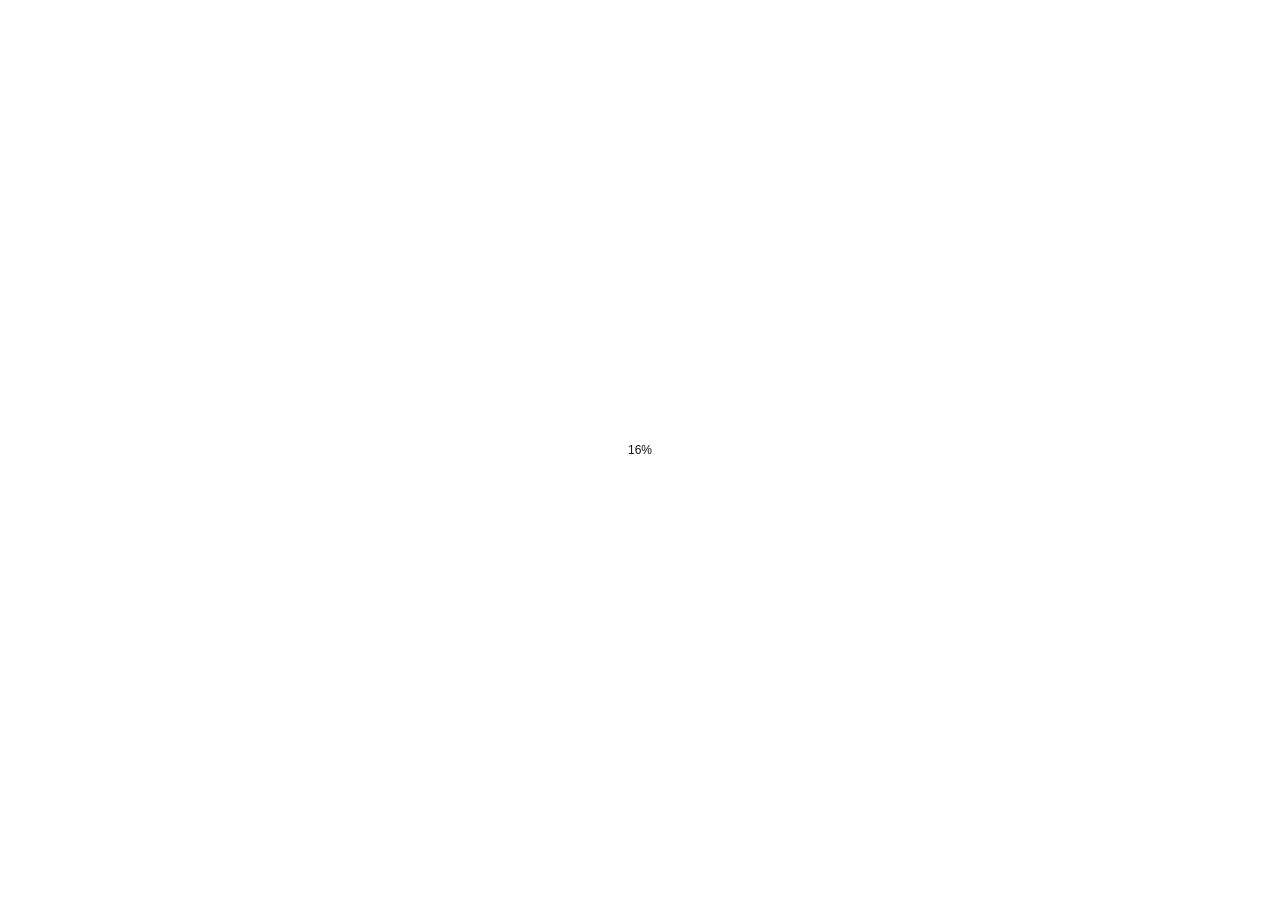
==== commit d844feeb: "Publish latest built portfolio website" ====
--- a/index.html
+++ b/index.html
@@ -1,21 +1,46 @@
 <!doctype html>
+
 <html lang="zh-CN" class="scroll-smooth">
+
   <head>
+
     <meta charset="UTF-8" />
+
     <meta name="viewport" content="width=device-width, initial-scale=1.0" />
+    <meta name="author" content="WAWA TANG" />
+
     <title>WAWA Tang Portfolio</title>
+
     <meta name="description" content="汤雯婕 WAWA Tang，深圳视觉设计师、创意指导与插画师。专注商业视觉、虚拟造型、潮流动效与插画创作，欢迎项目合作。" />
+
     <meta property="og:title" content="WAWA Tang Portfolio" />
+
     <meta property="og:description" content="汤雯婕 WAWA Tang，深圳视觉设计师、创意指导与插画师。专注商业视觉、虚拟造型、潮流动效与插画创作，欢迎项目合作。" />
+
     <meta property="og:type" content="website" />
+
     <meta name="twitter:card" content="summary_large_image" />
-    <link href="/assets/fonts/fonts.css" rel="stylesheet">
-    <link rel="icon" type="image/webp" href="/assets/about/frog-logo-alternate.webp?v=6986e3a4318e">
-    <script type="module" crossorigin src="/assets/index-B9kdo_bS.js"></script>
-    <link rel="stylesheet" crossorigin href="/assets/index-BHiSp8y2.css">
+
+    <link href="/assets/fonts/fonts.css?v=6d9b7e30356b" rel="stylesheet">
+
+    <link rel="icon" type="image/webp" href="/assets/about/frog-logo-alternate.webp?v=d11b63d4c7e3">
+
+    <script type="module" crossorigin src="/assets/index-C20ej2GJ.js"></script>
+    <link rel="stylesheet" crossorigin href="/assets/index-DhZkG0if.css">
   </head>
+
   <body class="bg-page-background text-[#141414] antialiased selection:bg-neutral-900 selection:text-white">
+
+    <div id="startup-loader" role="progressbar" aria-label="Preparing website" aria-valuemin="0" aria-valuemax="100" aria-valuenow="0" aria-busy="true" style="position:fixed;inset:0;z-index:10000;display:grid;place-content:center;gap:16px;text-align:center;background:#fff;color:#141414;font:400 12px/1.4 Arial,sans-serif;font-variant-numeric:tabular-nums">
+      <span id="startup-progress">0%</span>
+      <button id="startup-retry" type="button" hidden style="font:inherit;color:inherit;background:none;border:0;padding:12px;cursor:pointer"></button>
+    </div>
     <div id="root"></div>
+
+
   </body>
+
 </html>
 
+
+
--- a/assets/fonts/fonts.css
+++ b/assets/fonts/fonts.css
@@ -1,1008 +1,21 @@
-/* cyrillic-ext */
-@font-face {
-  font-family: 'Caveat';
-  font-style: normal;
-  font-weight: 400;
-  font-display: swap;
-  src: url(/assets/fonts/cd487a25742fbdaa.woff2) format('woff2');
-  unicode-range: U+0460-052F, U+1C80-1C8A, U+20B4, U+2DE0-2DFF, U+A640-A69F, U+FE2E-FE2F;
-}
-/* cyrillic */
-@font-face {
-  font-family: 'Caveat';
-  font-style: normal;
-  font-weight: 400;
-  font-display: swap;
-  src: url(/assets/fonts/9518b278916e3b85.woff2) format('woff2');
-  unicode-range: U+0301, U+0400-045F, U+0490-0491, U+04B0-04B1, U+2116;
-}
-/* latin-ext */
-@font-face {
-  font-family: 'Caveat';
-  font-style: normal;
-  font-weight: 400;
-  font-display: swap;
-  src: url(/assets/fonts/be7f9cabf4375a6b.woff2) format('woff2');
-  unicode-range: U+0100-02BA, U+02BD-02C5, U+02C7-02CC, U+02CE-02D7, U+02DD-02FF, U+0304, U+0308, U+0329, U+1D00-1DBF, U+1E00-1E9F, U+1EF2-1EFF, U+2020, U+20A0-20AB, U+20AD-20C4, U+2113, U+2C60-2C7F, U+A720-A7FF;
-}
-/* latin */
-@font-face {
-  font-family: 'Caveat';
-  font-style: normal;
-  font-weight: 400;
-  font-display: swap;
-  src: url(/assets/fonts/947ed15831ba3bb2.woff2) format('woff2');
-  unicode-range: U+0000-00FF, U+0131, U+0152-0153, U+02BB-02BC, U+02C6, U+02DA, U+02DC, U+0304, U+0308, U+0329, U+2000-206F, U+20AC, U+2122, U+2191, U+2193, U+2212, U+2215, U+FEFF, U+FFFD;
-}
-/* cyrillic-ext */
-@font-face {
-  font-family: 'Caveat';
-  font-style: normal;
-  font-weight: 600;
-  font-display: swap;
-  src: url(/assets/fonts/cd487a25742fbdaa.woff2) format('woff2');
-  unicode-range: U+0460-052F, U+1C80-1C8A, U+20B4, U+2DE0-2DFF, U+A640-A69F, U+FE2E-FE2F;
-}
-/* cyrillic */
-@font-face {
-  font-family: 'Caveat';
-  font-style: normal;
-  font-weight: 600;
-  font-display: swap;
-  src: url(/assets/fonts/9518b278916e3b85.woff2) format('woff2');
-  unicode-range: U+0301, U+0400-045F, U+0490-0491, U+04B0-04B1, U+2116;
-}
-/* latin-ext */
-@font-face {
-  font-family: 'Caveat';
-  font-style: normal;
-  font-weight: 600;
-  font-display: swap;
-  src: url(/assets/fonts/be7f9cabf4375a6b.woff2) format('woff2');
-  unicode-range: U+0100-02BA, U+02BD-02C5, U+02C7-02CC, U+02CE-02D7, U+02DD-02FF, U+0304, U+0308, U+0329, U+1D00-1DBF, U+1E00-1E9F, U+1EF2-1EFF, U+2020, U+20A0-20AB, U+20AD-20C4, U+2113, U+2C60-2C7F, U+A720-A7FF;
-}
-/* latin */
-@font-face {
-  font-family: 'Caveat';
-  font-style: normal;
-  font-weight: 600;
-  font-display: swap;
-  src: url(/assets/fonts/947ed15831ba3bb2.woff2) format('woff2');
-  unicode-range: U+0000-00FF, U+0131, U+0152-0153, U+02BB-02BC, U+02C6, U+02DA, U+02DC, U+0304, U+0308, U+0329, U+2000-206F, U+20AC, U+2122, U+2191, U+2193, U+2212, U+2215, U+FEFF, U+FFFD;
-}
-/* cyrillic-ext */
-@font-face {
-  font-family: 'Caveat';
-  font-style: normal;
-  font-weight: 700;
-  font-display: swap;
-  src: url(/assets/fonts/cd487a25742fbdaa.woff2) format('woff2');
-  unicode-range: U+0460-052F, U+1C80-1C8A, U+20B4, U+2DE0-2DFF, U+A640-A69F, U+FE2E-FE2F;
-}
-/* cyrillic */
-@font-face {
-  font-family: 'Caveat';
-  font-style: normal;
-  font-weight: 700;
-  font-display: swap;
-  src: url(/assets/fonts/9518b278916e3b85.woff2) format('woff2');
-  unicode-range: U+0301, U+0400-045F, U+0490-0491, U+04B0-04B1, U+2116;
-}
-/* latin-ext */
-@font-face {
-  font-family: 'Caveat';
-  font-style: normal;
-  font-weight: 700;
-  font-display: swap;
-  src: url(/assets/fonts/be7f9cabf4375a6b.woff2) format('woff2');
-  unicode-range: U+0100-02BA, U+02BD-02C5, U+02C7-02CC, U+02CE-02D7, U+02DD-02FF, U+0304, U+0308, U+0329, U+1D00-1DBF, U+1E00-1E9F, U+1EF2-1EFF, U+2020, U+20A0-20AB, U+20AD-20C4, U+2113, U+2C60-2C7F, U+A720-A7FF;
-}
-/* latin */
-@font-face {
-  font-family: 'Caveat';
-  font-style: normal;
-  font-weight: 700;
-  font-display: swap;
-  src: url(/assets/fonts/947ed15831ba3bb2.woff2) format('woff2');
-  unicode-range: U+0000-00FF, U+0131, U+0152-0153, U+02BB-02BC, U+02C6, U+02DA, U+02DC, U+0304, U+0308, U+0329, U+2000-206F, U+20AC, U+2122, U+2191, U+2193, U+2212, U+2215, U+FEFF, U+FFFD;
-}
-/* latin-ext */
-@font-face {
-  font-family: 'Courier Prime';
-  font-style: italic;
-  font-weight: 400;
-  font-display: swap;
-  src: url(/assets/fonts/107f9e54c4ca1160.woff2) format('woff2');
-  unicode-range: U+0100-02BA, U+02BD-02C5, U+02C7-02CC, U+02CE-02D7, U+02DD-02FF, U+0304, U+0308, U+0329, U+1D00-1DBF, U+1E00-1E9F, U+1EF2-1EFF, U+2020, U+20A0-20AB, U+20AD-20C4, U+2113, U+2C60-2C7F, U+A720-A7FF;
-}
-/* latin */
-@font-face {
-  font-family: 'Courier Prime';
-  font-style: italic;
-  font-weight: 400;
-  font-display: swap;
-  src: url(/assets/fonts/187872952e6c2afa.woff2) format('woff2');
-  unicode-range: U+0000-00FF, U+0131, U+0152-0153, U+02BB-02BC, U+02C6, U+02DA, U+02DC, U+0304, U+0308, U+0329, U+2000-206F, U+20AC, U+2122, U+2191, U+2193, U+2212, U+2215, U+FEFF, U+FFFD;
-}
-/* latin-ext */
-@font-face {
-  font-family: 'Courier Prime';
-  font-style: normal;
-  font-weight: 400;
-  font-display: swap;
-  src: url(/assets/fonts/394d3a662ed669d7.woff2) format('woff2');
-  unicode-range: U+0100-02BA, U+02BD-02C5, U+02C7-02CC, U+02CE-02D7, U+02DD-02FF, U+0304, U+0308, U+0329, U+1D00-1DBF, U+1E00-1E9F, U+1EF2-1EFF, U+2020, U+20A0-20AB, U+20AD-20C4, U+2113, U+2C60-2C7F, U+A720-A7FF;
-}
-/* latin */
-@font-face {
-  font-family: 'Courier Prime';
-  font-style: normal;
-  font-weight: 400;
-  font-display: swap;
-  src: url(/assets/fonts/ef21d8ebf4754997.woff2) format('woff2');
-  unicode-range: U+0000-00FF, U+0131, U+0152-0153, U+02BB-02BC, U+02C6, U+02DA, U+02DC, U+0304, U+0308, U+0329, U+2000-206F, U+20AC, U+2122, U+2191, U+2193, U+2212, U+2215, U+FEFF, U+FFFD;
-}
-/* latin-ext */
-@font-face {
-  font-family: 'Courier Prime';
-  font-style: normal;
-  font-weight: 700;
-  font-display: swap;
-  src: url(/assets/fonts/b181e49555f9f9fe.woff2) format('woff2');
-  unicode-range: U+0100-02BA, U+02BD-02C5, U+02C7-02CC, U+02CE-02D7, U+02DD-02FF, U+0304, U+0308, U+0329, U+1D00-1DBF, U+1E00-1E9F, U+1EF2-1EFF, U+2020, U+20A0-20AB, U+20AD-20C4, U+2113, U+2C60-2C7F, U+A720-A7FF;
-}
-/* latin */
-@font-face {
-  font-family: 'Courier Prime';
-  font-style: normal;
-  font-weight: 700;
-  font-display: swap;
-  src: url(/assets/fonts/e283f1ef8214f148.woff2) format('woff2');
-  unicode-range: U+0000-00FF, U+0131, U+0152-0153, U+02BB-02BC, U+02C6, U+02DA, U+02DC, U+0304, U+0308, U+0329, U+2000-206F, U+20AC, U+2122, U+2191, U+2193, U+2212, U+2215, U+FEFF, U+FFFD;
-}
-/* cyrillic-ext */
-@font-face {
-  font-family: 'Inter';
-  font-style: normal;
-  font-weight: 300;
-  font-display: swap;
-  src: url(/assets/fonts/95b9ea830580b57e.woff2) format('woff2');
-  unicode-range: U+0460-052F, U+1C80-1C8A, U+20B4, U+2DE0-2DFF, U+A640-A69F, U+FE2E-FE2F;
-}
-/* cyrillic */
-@font-face {
-  font-family: 'Inter';
-  font-style: normal;
-  font-weight: 300;
-  font-display: swap;
-  src: url(/assets/fonts/1e8edb2fc100b7f7.woff2) format('woff2');
-  unicode-range: U+0301, U+0400-045F, U+0490-0491, U+04B0-04B1, U+2116;
-}
-/* greek-ext */
-@font-face {
-  font-family: 'Inter';
-  font-style: normal;
-  font-weight: 300;
-  font-display: swap;
-  src: url(/assets/fonts/6d0a674525fee3dd.woff2) format('woff2');
-  unicode-range: U+1F00-1FFF;
-}
-/* greek */
-@font-face {
-  font-family: 'Inter';
-  font-style: normal;
-  font-weight: 300;
-  font-display: swap;
-  src: url(/assets/fonts/dbc85b0dfbaaa315.woff2) format('woff2');
-  unicode-range: U+0370-0377, U+037A-037F, U+0384-038A, U+038C, U+038E-03A1, U+03A3-03FF;
-}
-/* vietnamese */
-@font-face {
-  font-family: 'Inter';
-  font-style: normal;
-  font-weight: 300;
-  font-display: swap;
-  src: url(/assets/fonts/4c2d4a14f23a8ed5.woff2) format('woff2');
-  unicode-range: U+0102-0103, U+0110-0111, U+0128-0129, U+0168-0169, U+01A0-01A1, U+01AF-01B0, U+0300-0301, U+0303-0304, U+0308-0309, U+0323, U+0329, U+1EA0-1EF9, U+20AB;
-}
-/* latin-ext */
-@font-face {
-  font-family: 'Inter';
-  font-style: normal;
-  font-weight: 300;
-  font-display: swap;
-  src: url(/assets/fonts/a9d11b3ffe7aa537.woff2) format('woff2');
-  unicode-range: U+0100-02BA, U+02BD-02C5, U+02C7-02CC, U+02CE-02D7, U+02DD-02FF, U+0304, U+0308, U+0329, U+1D00-1DBF, U+1E00-1E9F, U+1EF2-1EFF, U+2020, U+20A0-20AB, U+20AD-20C4, U+2113, U+2C60-2C7F, U+A720-A7FF;
-}
-/* latin */
-@font-face {
-  font-family: 'Inter';
-  font-style: normal;
-  font-weight: 300;
-  font-display: swap;
-  src: url(/assets/fonts/e3237528af752eed.woff2) format('woff2');
-  unicode-range: U+0000-00FF, U+0131, U+0152-0153, U+02BB-02BC, U+02C6, U+02DA, U+02DC, U+0304, U+0308, U+0329, U+2000-206F, U+20AC, U+2122, U+2191, U+2193, U+2212, U+2215, U+FEFF, U+FFFD;
-}
-/* cyrillic-ext */
-@font-face {
-  font-family: 'Inter';
-  font-style: normal;
-  font-weight: 400;
-  font-display: swap;
-  src: url(/assets/fonts/95b9ea830580b57e.woff2) format('woff2');
-  unicode-range: U+0460-052F, U+1C80-1C8A, U+20B4, U+2DE0-2DFF, U+A640-A69F, U+FE2E-FE2F;
-}
-/* cyrillic */
-@font-face {
-  font-family: 'Inter';
-  font-style: normal;
-  font-weight: 400;
-  font-display: swap;
-  src: url(/assets/fonts/1e8edb2fc100b7f7.woff2) format('woff2');
-  unicode-range: U+0301, U+0400-045F, U+0490-0491, U+04B0-04B1, U+2116;
-}
-/* greek-ext */
-@font-face {
-  font-family: 'Inter';
-  font-style: normal;
-  font-weight: 400;
-  font-display: swap;
-  src: url(/assets/fonts/6d0a674525fee3dd.woff2) format('woff2');
-  unicode-range: U+1F00-1FFF;
-}
-/* greek */
-@font-face {
-  font-family: 'Inter';
-  font-style: normal;
-  font-weight: 400;
-  font-display: swap;
-  src: url(/assets/fonts/dbc85b0dfbaaa315.woff2) format('woff2');
-  unicode-range: U+0370-0377, U+037A-037F, U+0384-038A, U+038C, U+038E-03A1, U+03A3-03FF;
-}
-/* vietnamese */
-@font-face {
-  font-family: 'Inter';
-  font-style: normal;
-  font-weight: 400;
-  font-display: swap;
-  src: url(/assets/fonts/4c2d4a14f23a8ed5.woff2) format('woff2');
-  unicode-range: U+0102-0103, U+0110-0111, U+0128-0129, U+0168-0169, U+01A0-01A1, U+01AF-01B0, U+0300-0301, U+0303-0304, U+0308-0309, U+0323, U+0329, U+1EA0-1EF9, U+20AB;
-}
-/* latin-ext */
-@font-face {
-  font-family: 'Inter';
-  font-style: normal;
-  font-weight: 400;
-  font-display: swap;
-  src: url(/assets/fonts/a9d11b3ffe7aa537.woff2) format('woff2');
-  unicode-range: U+0100-02BA, U+02BD-02C5, U+02C7-02CC, U+02CE-02D7, U+02DD-02FF, U+0304, U+0308, U+0329, U+1D00-1DBF, U+1E00-1E9F, U+1EF2-1EFF, U+2020, U+20A0-20AB, U+20AD-20C4, U+2113, U+2C60-2C7F, U+A720-A7FF;
-}
-/* latin */
-@font-face {
-  font-family: 'Inter';
-  font-style: normal;
-  font-weight: 400;
-  font-display: swap;
-  src: url(/assets/fonts/e3237528af752eed.woff2) format('woff2');
-  unicode-range: U+0000-00FF, U+0131, U+0152-0153, U+02BB-02BC, U+02C6, U+02DA, U+02DC, U+0304, U+0308, U+0329, U+2000-206F, U+20AC, U+2122, U+2191, U+2193, U+2212, U+2215, U+FEFF, U+FFFD;
-}
-/* cyrillic-ext */
-@font-face {
-  font-family: 'Inter';
-  font-style: normal;
-  font-weight: 500;
-  font-display: swap;
-  src: url(/assets/fonts/95b9ea830580b57e.woff2) format('woff2');
-  unicode-range: U+0460-052F, U+1C80-1C8A, U+20B4, U+2DE0-2DFF, U+A640-A69F, U+FE2E-FE2F;
-}
-/* cyrillic */
-@font-face {
-  font-family: 'Inter';
-  font-style: normal;
-  font-weight: 500;
-  font-display: swap;
-  src: url(/assets/fonts/1e8edb2fc100b7f7.woff2) format('woff2');
-  unicode-range: U+0301, U+0400-045F, U+0490-0491, U+04B0-04B1, U+2116;
-}
-/* greek-ext */
-@font-face {
-  font-family: 'Inter';
-  font-style: normal;
-  font-weight: 500;
-  font-display: swap;
-  src: url(/assets/fonts/6d0a674525fee3dd.woff2) format('woff2');
-  unicode-range: U+1F00-1FFF;
-}
-/* greek */
-@font-face {
-  font-family: 'Inter';
-  font-style: normal;
-  font-weight: 500;
-  font-display: swap;
-  src: url(/assets/fonts/dbc85b0dfbaaa315.woff2) format('woff2');
-  unicode-range: U+0370-0377, U+037A-037F, U+0384-038A, U+038C, U+038E-03A1, U+03A3-03FF;
-}
-/* vietnamese */
-@font-face {
-  font-family: 'Inter';
-  font-style: normal;
-  font-weight: 500;
-  font-display: swap;
-  src: url(/assets/fonts/4c2d4a14f23a8ed5.woff2) format('woff2');
-  unicode-range: U+0102-0103, U+0110-0111, U+0128-0129, U+0168-0169, U+01A0-01A1, U+01AF-01B0, U+0300-0301, U+0303-0304, U+0308-0309, U+0323, U+0329, U+1EA0-1EF9, U+20AB;
-}
-/* latin-ext */
-@font-face {
-  font-family: 'Inter';
-  font-style: normal;
-  font-weight: 500;
-  font-display: swap;
-  src: url(/assets/fonts/a9d11b3ffe7aa537.woff2) format('woff2');
-  unicode-range: U+0100-02BA, U+02BD-02C5, U+02C7-02CC, U+02CE-02D7, U+02DD-02FF, U+0304, U+0308, U+0329, U+1D00-1DBF, U+1E00-1E9F, U+1EF2-1EFF, U+2020, U+20A0-20AB, U+20AD-20C4, U+2113, U+2C60-2C7F, U+A720-A7FF;
-}
-/* latin */
-@font-face {
-  font-family: 'Inter';
-  font-style: normal;
-  font-weight: 500;
-  font-display: swap;
-  src: url(/assets/fonts/e3237528af752eed.woff2) format('woff2');
-  unicode-range: U+0000-00FF, U+0131, U+0152-0153, U+02BB-02BC, U+02C6, U+02DA, U+02DC, U+0304, U+0308, U+0329, U+2000-206F, U+20AC, U+2122, U+2191, U+2193, U+2212, U+2215, U+FEFF, U+FFFD;
-}
-/* cyrillic-ext */
-@font-face {
-  font-family: 'Inter';
-  font-style: normal;
-  font-weight: 600;
-  font-display: swap;
-  src: url(/assets/fonts/95b9ea830580b57e.woff2) format('woff2');
-  unicode-range: U+0460-052F, U+1C80-1C8A, U+20B4, U+2DE0-2DFF, U+A640-A69F, U+FE2E-FE2F;
-}
-/* cyrillic */
-@font-face {
-  font-family: 'Inter';
-  font-style: normal;
-  font-weight: 600;
-  font-display: swap;
-  src: url(/assets/fonts/1e8edb2fc100b7f7.woff2) format('woff2');
-  unicode-range: U+0301, U+0400-045F, U+0490-0491, U+04B0-04B1, U+2116;
-}
-/* greek-ext */
-@font-face {
-  font-family: 'Inter';
-  font-style: normal;
-  font-weight: 600;
-  font-display: swap;
-  src: url(/assets/fonts/6d0a674525fee3dd.woff2) format('woff2');
-  unicode-range: U+1F00-1FFF;
-}
-/* greek */
-@font-face {
-  font-family: 'Inter';
-  font-style: normal;
-  font-weight: 600;
-  font-display: swap;
-  src: url(/assets/fonts/dbc85b0dfbaaa315.woff2) format('woff2');
-  unicode-range: U+0370-0377, U+037A-037F, U+0384-038A, U+038C, U+038E-03A1, U+03A3-03FF;
-}
-/* vietnamese */
-@font-face {
-  font-family: 'Inter';
-  font-style: normal;
-  font-weight: 600;
-  font-display: swap;
-  src: url(/assets/fonts/4c2d4a14f23a8ed5.woff2) format('woff2');
-  unicode-range: U+0102-0103, U+0110-0111, U+0128-0129, U+0168-0169, U+01A0-01A1, U+01AF-01B0, U+0300-0301, U+0303-0304, U+0308-0309, U+0323, U+0329, U+1EA0-1EF9, U+20AB;
-}
-/* latin-ext */
-@font-face {
-  font-family: 'Inter';
-  font-style: normal;
-  font-weight: 600;
-  font-display: swap;
-  src: url(/assets/fonts/a9d11b3ffe7aa537.woff2) format('woff2');
-  unicode-range: U+0100-02BA, U+02BD-02C5, U+02C7-02CC, U+02CE-02D7, U+02DD-02FF, U+0304, U+0308, U+0329, U+1D00-1DBF, U+1E00-1E9F, U+1EF2-1EFF, U+2020, U+20A0-20AB, U+20AD-20C4, U+2113, U+2C60-2C7F, U+A720-A7FF;
-}
-/* latin */
-@font-face {
-  font-family: 'Inter';
-  font-style: normal;
-  font-weight: 600;
-  font-display: swap;
-  src: url(/assets/fonts/e3237528af752eed.woff2) format('woff2');
-  unicode-range: U+0000-00FF, U+0131, U+0152-0153, U+02BB-02BC, U+02C6, U+02DA, U+02DC, U+0304, U+0308, U+0329, U+2000-206F, U+20AC, U+2122, U+2191, U+2193, U+2212, U+2215, U+FEFF, U+FFFD;
-}
-/* cyrillic-ext */
-@font-face {
-  font-family: 'Inter';
-  font-style: normal;
-  font-weight: 700;
-  font-display: swap;
-  src: url(/assets/fonts/95b9ea830580b57e.woff2) format('woff2');
-  unicode-range: U+0460-052F, U+1C80-1C8A, U+20B4, U+2DE0-2DFF, U+A640-A69F, U+FE2E-FE2F;
-}
-/* cyrillic */
-@font-face {
-  font-family: 'Inter';
-  font-style: normal;
-  font-weight: 700;
-  font-display: swap;
-  src: url(/assets/fonts/1e8edb2fc100b7f7.woff2) format('woff2');
-  unicode-range: U+0301, U+0400-045F, U+0490-0491, U+04B0-04B1, U+2116;
-}
-/* greek-ext */
-@font-face {
-  font-family: 'Inter';
-  font-style: normal;
-  font-weight: 700;
-  font-display: swap;
-  src: url(/assets/fonts/6d0a674525fee3dd.woff2) format('woff2');
-  unicode-range: U+1F00-1FFF;
-}
-/* greek */
-@font-face {
-  font-family: 'Inter';
-  font-style: normal;
-  font-weight: 700;
-  font-display: swap;
-  src: url(/assets/fonts/dbc85b0dfbaaa315.woff2) format('woff2');
-  unicode-range: U+0370-0377, U+037A-037F, U+0384-038A, U+038C, U+038E-03A1, U+03A3-03FF;
-}
-/* vietnamese */
-@font-face {
-  font-family: 'Inter';
-  font-style: normal;
-  font-weight: 700;
-  font-display: swap;
-  src: url(/assets/fonts/4c2d4a14f23a8ed5.woff2) format('woff2');
-  unicode-range: U+0102-0103, U+0110-0111, U+0128-0129, U+0168-0169, U+01A0-01A1, U+01AF-01B0, U+0300-0301, U+0303-0304, U+0308-0309, U+0323, U+0329, U+1EA0-1EF9, U+20AB;
-}
-/* latin-ext */
-@font-face {
-  font-family: 'Inter';
-  font-style: normal;
-  font-weight: 700;
-  font-display: swap;
-  src: url(/assets/fonts/a9d11b3ffe7aa537.woff2) format('woff2');
-  unicode-range: U+0100-02BA, U+02BD-02C5, U+02C7-02CC, U+02CE-02D7, U+02DD-02FF, U+0304, U+0308, U+0329, U+1D00-1DBF, U+1E00-1E9F, U+1EF2-1EFF, U+2020, U+20A0-20AB, U+20AD-20C4, U+2113, U+2C60-2C7F, U+A720-A7FF;
-}
-/* latin */
-@font-face {
-  font-family: 'Inter';
-  font-style: normal;
-  font-weight: 700;
-  font-display: swap;
-  src: url(/assets/fonts/e3237528af752eed.woff2) format('woff2');
-  unicode-range: U+0000-00FF, U+0131, U+0152-0153, U+02BB-02BC, U+02C6, U+02DA, U+02DC, U+0304, U+0308, U+0329, U+2000-206F, U+20AC, U+2122, U+2191, U+2193, U+2212, U+2215, U+FEFF, U+FFFD;
-}
-/* cyrillic-ext */
-@font-face {
-  font-family: 'Inter';
-  font-style: normal;
-  font-weight: 800;
-  font-display: swap;
-  src: url(/assets/fonts/95b9ea830580b57e.woff2) format('woff2');
-  unicode-range: U+0460-052F, U+1C80-1C8A, U+20B4, U+2DE0-2DFF, U+A640-A69F, U+FE2E-FE2F;
-}
-/* cyrillic */
-@font-face {
-  font-family: 'Inter';
-  font-style: normal;
-  font-weight: 800;
-  font-display: swap;
-  src: url(/assets/fonts/1e8edb2fc100b7f7.woff2) format('woff2');
-  unicode-range: U+0301, U+0400-045F, U+0490-0491, U+04B0-04B1, U+2116;
-}
-/* greek-ext */
-@font-face {
-  font-family: 'Inter';
-  font-style: normal;
-  font-weight: 800;
-  font-display: swap;
-  src: url(/assets/fonts/6d0a674525fee3dd.woff2) format('woff2');
-  unicode-range: U+1F00-1FFF;
-}
-/* greek */
-@font-face {
-  font-family: 'Inter';
-  font-style: normal;
-  font-weight: 800;
-  font-display: swap;
-  src: url(/assets/fonts/dbc85b0dfbaaa315.woff2) format('woff2');
-  unicode-range: U+0370-0377, U+037A-037F, U+0384-038A, U+038C, U+038E-03A1, U+03A3-03FF;
-}
-/* vietnamese */
-@font-face {
-  font-family: 'Inter';
-  font-style: normal;
-  font-weight: 800;
-  font-display: swap;
-  src: url(/assets/fonts/4c2d4a14f23a8ed5.woff2) format('woff2');
-  unicode-range: U+0102-0103, U+0110-0111, U+0128-0129, U+0168-0169, U+01A0-01A1, U+01AF-01B0, U+0300-0301, U+0303-0304, U+0308-0309, U+0323, U+0329, U+1EA0-1EF9, U+20AB;
-}
-/* latin-ext */
-@font-face {
-  font-family: 'Inter';
-  font-style: normal;
-  font-weight: 800;
-  font-display: swap;
-  src: url(/assets/fonts/a9d11b3ffe7aa537.woff2) format('woff2');
-  unicode-range: U+0100-02BA, U+02BD-02C5, U+02C7-02CC, U+02CE-02D7, U+02DD-02FF, U+0304, U+0308, U+0329, U+1D00-1DBF, U+1E00-1E9F, U+1EF2-1EFF, U+2020, U+20A0-20AB, U+20AD-20C4, U+2113, U+2C60-2C7F, U+A720-A7FF;
-}
-/* latin */
-@font-face {
-  font-family: 'Inter';
-  font-style: normal;
-  font-weight: 800;
-  font-display: swap;
-  src: url(/assets/fonts/e3237528af752eed.woff2) format('woff2');
-  unicode-range: U+0000-00FF, U+0131, U+0152-0153, U+02BB-02BC, U+02C6, U+02DA, U+02DC, U+0304, U+0308, U+0329, U+2000-206F, U+20AC, U+2122, U+2191, U+2193, U+2212, U+2215, U+FEFF, U+FFFD;
-}
-/* cyrillic-ext */
-@font-face {
-  font-family: 'JetBrains Mono';
-  font-style: normal;
-  font-weight: 400;
-  font-display: swap;
-  src: url(/assets/fonts/6b5e37b52d26eeac.woff2) format('woff2');
-  unicode-range: U+0460-052F, U+1C80-1C8A, U+20B4, U+2DE0-2DFF, U+A640-A69F, U+FE2E-FE2F;
-}
-/* cyrillic */
-@font-face {
-  font-family: 'JetBrains Mono';
-  font-style: normal;
-  font-weight: 400;
-  font-display: swap;
-  src: url(/assets/fonts/eb83d8d40af4411f.woff2) format('woff2');
-  unicode-range: U+0301, U+0400-045F, U+0490-0491, U+04B0-04B1, U+2116;
-}
-/* greek */
-@font-face {
-  font-family: 'JetBrains Mono';
-  font-style: normal;
-  font-weight: 400;
-  font-display: swap;
-  src: url(/assets/fonts/99e400330f36ae77.woff2) format('woff2');
-  unicode-range: U+0370-0377, U+037A-037F, U+0384-038A, U+038C, U+038E-03A1, U+03A3-03FF;
-}
-/* vietnamese */
-@font-face {
-  font-family: 'JetBrains Mono';
-  font-style: normal;
-  font-weight: 400;
-  font-display: swap;
-  src: url(/assets/fonts/c4064400db3750ce.woff2) format('woff2');
-  unicode-range: U+0102-0103, U+0110-0111, U+0128-0129, U+0168-0169, U+01A0-01A1, U+01AF-01B0, U+0300-0301, U+0303-0304, U+0308-0309, U+0323, U+0329, U+1EA0-1EF9, U+20AB;
-}
-/* latin-ext */
-@font-face {
-  font-family: 'JetBrains Mono';
-  font-style: normal;
-  font-weight: 400;
-  font-display: swap;
-  src: url(/assets/fonts/b19c2080652a3c2b.woff2) format('woff2');
-  unicode-range: U+0100-02BA, U+02BD-02C5, U+02C7-02CC, U+02CE-02D7, U+02DD-02FF, U+0304, U+0308, U+0329, U+1D00-1DBF, U+1E00-1E9F, U+1EF2-1EFF, U+2020, U+20A0-20AB, U+20AD-20C4, U+2113, U+2C60-2C7F, U+A720-A7FF;
-}
-/* latin */
-@font-face {
-  font-family: 'JetBrains Mono';
-  font-style: normal;
-  font-weight: 400;
-  font-display: swap;
-  src: url(/assets/fonts/cc27b30471250057.woff2) format('woff2');
-  unicode-range: U+0000-00FF, U+0131, U+0152-0153, U+02BB-02BC, U+02C6, U+02DA, U+02DC, U+0304, U+0308, U+0329, U+2000-206F, U+20AC, U+2122, U+2191, U+2193, U+2212, U+2215, U+FEFF, U+FFFD;
-}
-/* cyrillic-ext */
-@font-face {
-  font-family: 'JetBrains Mono';
-  font-style: normal;
-  font-weight: 500;
-  font-display: swap;
-  src: url(/assets/fonts/6b5e37b52d26eeac.woff2) format('woff2');
-  unicode-range: U+0460-052F, U+1C80-1C8A, U+20B4, U+2DE0-2DFF, U+A640-A69F, U+FE2E-FE2F;
-}
-/* cyrillic */
-@font-face {
-  font-family: 'JetBrains Mono';
-  font-style: normal;
-  font-weight: 500;
-  font-display: swap;
-  src: url(/assets/fonts/eb83d8d40af4411f.woff2) format('woff2');
-  unicode-range: U+0301, U+0400-045F, U+0490-0491, U+04B0-04B1, U+2116;
-}
-/* greek */
-@font-face {
-  font-family: 'JetBrains Mono';
-  font-style: normal;
-  font-weight: 500;
-  font-display: swap;
-  src: url(/assets/fonts/99e400330f36ae77.woff2) format('woff2');
-  unicode-range: U+0370-0377, U+037A-037F, U+0384-038A, U+038C, U+038E-03A1, U+03A3-03FF;
-}
-/* vietnamese */
-@font-face {
-  font-family: 'JetBrains Mono';
-  font-style: normal;
-  font-weight: 500;
-  font-display: swap;
-  src: url(/assets/fonts/c4064400db3750ce.woff2) format('woff2');
-  unicode-range: U+0102-0103, U+0110-0111, U+0128-0129, U+0168-0169, U+01A0-01A1, U+01AF-01B0, U+0300-0301, U+0303-0304, U+0308-0309, U+0323, U+0329, U+1EA0-1EF9, U+20AB;
-}
-/* latin-ext */
-@font-face {
-  font-family: 'JetBrains Mono';
-  font-style: normal;
-  font-weight: 500;
-  font-display: swap;
-  src: url(/assets/fonts/b19c2080652a3c2b.woff2) format('woff2');
-  unicode-range: U+0100-02BA, U+02BD-02C5, U+02C7-02CC, U+02CE-02D7, U+02DD-02FF, U+0304, U+0308, U+0329, U+1D00-1DBF, U+1E00-1E9F, U+1EF2-1EFF, U+2020, U+20A0-20AB, U+20AD-20C4, U+2113, U+2C60-2C7F, U+A720-A7FF;
-}
-/* latin */
-@font-face {
-  font-family: 'JetBrains Mono';
-  font-style: normal;
-  font-weight: 500;
-  font-display: swap;
-  src: url(/assets/fonts/cc27b30471250057.woff2) format('woff2');
-  unicode-range: U+0000-00FF, U+0131, U+0152-0153, U+02BB-02BC, U+02C6, U+02DA, U+02DC, U+0304, U+0308, U+0329, U+2000-206F, U+20AC, U+2122, U+2191, U+2193, U+2212, U+2215, U+FEFF, U+FFFD;
-}
-/* cyrillic-ext */
-@font-face {
-  font-family: 'JetBrains Mono';
-  font-style: normal;
-  font-weight: 600;
-  font-display: swap;
-  src: url(/assets/fonts/6b5e37b52d26eeac.woff2) format('woff2');
-  unicode-range: U+0460-052F, U+1C80-1C8A, U+20B4, U+2DE0-2DFF, U+A640-A69F, U+FE2E-FE2F;
-}
-/* cyrillic */
-@font-face {
-  font-family: 'JetBrains Mono';
-  font-style: normal;
-  font-weight: 600;
-  font-display: swap;
-  src: url(/assets/fonts/eb83d8d40af4411f.woff2) format('woff2');
-  unicode-range: U+0301, U+0400-045F, U+0490-0491, U+04B0-04B1, U+2116;
-}
-/* greek */
-@font-face {
-  font-family: 'JetBrains Mono';
-  font-style: normal;
-  font-weight: 600;
-  font-display: swap;
-  src: url(/assets/fonts/99e400330f36ae77.woff2) format('woff2');
-  unicode-range: U+0370-0377, U+037A-037F, U+0384-038A, U+038C, U+038E-03A1, U+03A3-03FF;
-}
-/* vietnamese */
-@font-face {
-  font-family: 'JetBrains Mono';
-  font-style: normal;
-  font-weight: 600;
-  font-display: swap;
-  src: url(/assets/fonts/c4064400db3750ce.woff2) format('woff2');
-  unicode-range: U+0102-0103, U+0110-0111, U+0128-0129, U+0168-0169, U+01A0-01A1, U+01AF-01B0, U+0300-0301, U+0303-0304, U+0308-0309, U+0323, U+0329, U+1EA0-1EF9, U+20AB;
-}
-/* latin-ext */
-@font-face {
-  font-family: 'JetBrains Mono';
-  font-style: normal;
-  font-weight: 600;
-  font-display: swap;
-  src: url(/assets/fonts/b19c2080652a3c2b.woff2) format('woff2');
-  unicode-range: U+0100-02BA, U+02BD-02C5, U+02C7-02CC, U+02CE-02D7, U+02DD-02FF, U+0304, U+0308, U+0329, U+1D00-1DBF, U+1E00-1E9F, U+1EF2-1EFF, U+2020, U+20A0-20AB, U+20AD-20C4, U+2113, U+2C60-2C7F, U+A720-A7FF;
-}
-/* latin */
-@font-face {
-  font-family: 'JetBrains Mono';
-  font-style: normal;
-  font-weight: 600;
-  font-display: swap;
-  src: url(/assets/fonts/cc27b30471250057.woff2) format('woff2');
-  unicode-range: U+0000-00FF, U+0131, U+0152-0153, U+02BB-02BC, U+02C6, U+02DA, U+02DC, U+0304, U+0308, U+0329, U+2000-206F, U+20AC, U+2122, U+2191, U+2193, U+2212, U+2215, U+FEFF, U+FFFD;
-}
-/* cyrillic-ext */
-@font-face {
-  font-family: 'JetBrains Mono';
-  font-style: normal;
-  font-weight: 700;
-  font-display: swap;
-  src: url(/assets/fonts/6b5e37b52d26eeac.woff2) format('woff2');
-  unicode-range: U+0460-052F, U+1C80-1C8A, U+20B4, U+2DE0-2DFF, U+A640-A69F, U+FE2E-FE2F;
-}
-/* cyrillic */
-@font-face {
-  font-family: 'JetBrains Mono';
-  font-style: normal;
-  font-weight: 700;
-  font-display: swap;
-  src: url(/assets/fonts/eb83d8d40af4411f.woff2) format('woff2');
-  unicode-range: U+0301, U+0400-045F, U+0490-0491, U+04B0-04B1, U+2116;
-}
-/* greek */
-@font-face {
-  font-family: 'JetBrains Mono';
-  font-style: normal;
-  font-weight: 700;
-  font-display: swap;
-  src: url(/assets/fonts/99e400330f36ae77.woff2) format('woff2');
-  unicode-range: U+0370-0377, U+037A-037F, U+0384-038A, U+038C, U+038E-03A1, U+03A3-03FF;
-}
-/* vietnamese */
-@font-face {
-  font-family: 'JetBrains Mono';
-  font-style: normal;
-  font-weight: 700;
-  font-display: swap;
-  src: url(/assets/fonts/c4064400db3750ce.woff2) format('woff2');
-  unicode-range: U+0102-0103, U+0110-0111, U+0128-0129, U+0168-0169, U+01A0-01A1, U+01AF-01B0, U+0300-0301, U+0303-0304, U+0308-0309, U+0323, U+0329, U+1EA0-1EF9, U+20AB;
-}
-/* latin-ext */
-@font-face {
-  font-family: 'JetBrains Mono';
-  font-style: normal;
-  font-weight: 700;
-  font-display: swap;
-  src: url(/assets/fonts/b19c2080652a3c2b.woff2) format('woff2');
-  unicode-range: U+0100-02BA, U+02BD-02C5, U+02C7-02CC, U+02CE-02D7, U+02DD-02FF, U+0304, U+0308, U+0329, U+1D00-1DBF, U+1E00-1E9F, U+1EF2-1EFF, U+2020, U+20A0-20AB, U+20AD-20C4, U+2113, U+2C60-2C7F, U+A720-A7FF;
-}
-/* latin */
-@font-face {
-  font-family: 'JetBrains Mono';
-  font-style: normal;
-  font-weight: 700;
-  font-display: swap;
-  src: url(/assets/fonts/cc27b30471250057.woff2) format('woff2');
-  unicode-range: U+0000-00FF, U+0131, U+0152-0153, U+02BB-02BC, U+02C6, U+02DA, U+02DC, U+0304, U+0308, U+0329, U+2000-206F, U+20AC, U+2122, U+2191, U+2193, U+2212, U+2215, U+FEFF, U+FFFD;
-}
-/* cyrillic */
-@font-face {
-  font-family: 'Playfair Display';
-  font-style: italic;
-  font-weight: 600;
-  font-display: swap;
-  src: url(/assets/fonts/a13031654d667f84.woff2) format('woff2');
-  unicode-range: U+0301, U+0400-045F, U+0490-0491, U+04B0-04B1, U+2116;
-}
-/* vietnamese */
-@font-face {
-  font-family: 'Playfair Display';
-  font-style: italic;
-  font-weight: 600;
-  font-display: swap;
-  src: url(/assets/fonts/3effa9311007213d.woff2) format('woff2');
-  unicode-range: U+0102-0103, U+0110-0111, U+0128-0129, U+0168-0169, U+01A0-01A1, U+01AF-01B0, U+0300-0301, U+0303-0304, U+0308-0309, U+0323, U+0329, U+1EA0-1EF9, U+20AB;
-}
-/* latin-ext */
-@font-face {
-  font-family: 'Playfair Display';
-  font-style: italic;
-  font-weight: 600;
-  font-display: swap;
-  src: url(/assets/fonts/891feccf9363d0f4.woff2) format('woff2');
-  unicode-range: U+0100-02BA, U+02BD-02C5, U+02C7-02CC, U+02CE-02D7, U+02DD-02FF, U+0304, U+0308, U+0329, U+1D00-1DBF, U+1E00-1E9F, U+1EF2-1EFF, U+2020, U+20A0-20AB, U+20AD-20C4, U+2113, U+2C60-2C7F, U+A720-A7FF;
-}
-/* latin */
-@font-face {
-  font-family: 'Playfair Display';
-  font-style: italic;
-  font-weight: 600;
-  font-display: swap;
-  src: url(/assets/fonts/a50b218eceed3360.woff2) format('woff2');
-  unicode-range: U+0000-00FF, U+0131, U+0152-0153, U+02BB-02BC, U+02C6, U+02DA, U+02DC, U+0304, U+0308, U+0329, U+2000-206F, U+20AC, U+2122, U+2191, U+2193, U+2212, U+2215, U+FEFF, U+FFFD;
-}
-/* cyrillic */
-@font-face {
-  font-family: 'Playfair Display';
-  font-style: italic;
-  font-weight: 800;
-  font-display: swap;
-  src: url(/assets/fonts/a13031654d667f84.woff2) format('woff2');
-  unicode-range: U+0301, U+0400-045F, U+0490-0491, U+04B0-04B1, U+2116;
-}
-/* vietnamese */
-@font-face {
-  font-family: 'Playfair Display';
-  font-style: italic;
-  font-weight: 800;
-  font-display: swap;
-  src: url(/assets/fonts/3effa9311007213d.woff2) format('woff2');
-  unicode-range: U+0102-0103, U+0110-0111, U+0128-0129, U+0168-0169, U+01A0-01A1, U+01AF-01B0, U+0300-0301, U+0303-0304, U+0308-0309, U+0323, U+0329, U+1EA0-1EF9, U+20AB;
-}
-/* latin-ext */
-@font-face {
-  font-family: 'Playfair Display';
-  font-style: italic;
-  font-weight: 800;
-  font-display: swap;
-  src: url(/assets/fonts/891feccf9363d0f4.woff2) format('woff2');
-  unicode-range: U+0100-02BA, U+02BD-02C5, U+02C7-02CC, U+02CE-02D7, U+02DD-02FF, U+0304, U+0308, U+0329, U+1D00-1DBF, U+1E00-1E9F, U+1EF2-1EFF, U+2020, U+20A0-20AB, U+20AD-20C4, U+2113, U+2C60-2C7F, U+A720-A7FF;
-}
-/* latin */
-@font-face {
-  font-family: 'Playfair Display';
-  font-style: italic;
-  font-weight: 800;
-  font-display: swap;
-  src: url(/assets/fonts/a50b218eceed3360.woff2) format('woff2');
-  unicode-range: U+0000-00FF, U+0131, U+0152-0153, U+02BB-02BC, U+02C6, U+02DA, U+02DC, U+0304, U+0308, U+0329, U+2000-206F, U+20AC, U+2122, U+2191, U+2193, U+2212, U+2215, U+FEFF, U+FFFD;
-}
-/* cyrillic */
-@font-face {
-  font-family: 'Playfair Display';
-  font-style: normal;
-  font-weight: 600;
-  font-display: swap;
-  src: url(/assets/fonts/edff4874961e8711.woff2) format('woff2');
-  unicode-range: U+0301, U+0400-045F, U+0490-0491, U+04B0-04B1, U+2116;
-}
-/* vietnamese */
-@font-face {
-  font-family: 'Playfair Display';
-  font-style: normal;
-  font-weight: 600;
-  font-display: swap;
-  src: url(/assets/fonts/2f08df1456fc9116.woff2) format('woff2');
-  unicode-range: U+0102-0103, U+0110-0111, U+0128-0129, U+0168-0169, U+01A0-01A1, U+01AF-01B0, U+0300-0301, U+0303-0304, U+0308-0309, U+0323, U+0329, U+1EA0-1EF9, U+20AB;
-}
-/* latin-ext */
-@font-face {
-  font-family: 'Playfair Display';
-  font-style: normal;
-  font-weight: 600;
-  font-display: swap;
-  src: url(/assets/fonts/3cb6b7b1979e5dd2.woff2) format('woff2');
-  unicode-range: U+0100-02BA, U+02BD-02C5, U+02C7-02CC, U+02CE-02D7, U+02DD-02FF, U+0304, U+0308, U+0329, U+1D00-1DBF, U+1E00-1E9F, U+1EF2-1EFF, U+2020, U+20A0-20AB, U+20AD-20C4, U+2113, U+2C60-2C7F, U+A720-A7FF;
-}
-/* latin */
-@font-face {
-  font-family: 'Playfair Display';
-  font-style: normal;
-  font-weight: 600;
-  font-display: swap;
-  src: url(/assets/fonts/363014d7c907501d.woff2) format('woff2');
-  unicode-range: U+0000-00FF, U+0131, U+0152-0153, U+02BB-02BC, U+02C6, U+02DA, U+02DC, U+0304, U+0308, U+0329, U+2000-206F, U+20AC, U+2122, U+2191, U+2193, U+2212, U+2215, U+FEFF, U+FFFD;
-}
-/* cyrillic */
-@font-face {
-  font-family: 'Playfair Display';
-  font-style: normal;
-  font-weight: 800;
-  font-display: swap;
-  src: url(/assets/fonts/edff4874961e8711.woff2) format('woff2');
-  unicode-range: U+0301, U+0400-045F, U+0490-0491, U+04B0-04B1, U+2116;
-}
-/* vietnamese */
-@font-face {
-  font-family: 'Playfair Display';
-  font-style: normal;
-  font-weight: 800;
-  font-display: swap;
-  src: url(/assets/fonts/2f08df1456fc9116.woff2) format('woff2');
-  unicode-range: U+0102-0103, U+0110-0111, U+0128-0129, U+0168-0169, U+01A0-01A1, U+01AF-01B0, U+0300-0301, U+0303-0304, U+0308-0309, U+0323, U+0329, U+1EA0-1EF9, U+20AB;
-}
-/* latin-ext */
-@font-face {
-  font-family: 'Playfair Display';
-  font-style: normal;
-  font-weight: 800;
-  font-display: swap;
-  src: url(/assets/fonts/3cb6b7b1979e5dd2.woff2) format('woff2');
-  unicode-range: U+0100-02BA, U+02BD-02C5, U+02C7-02CC, U+02CE-02D7, U+02DD-02FF, U+0304, U+0308, U+0329, U+1D00-1DBF, U+1E00-1E9F, U+1EF2-1EFF, U+2020, U+20A0-20AB, U+20AD-20C4, U+2113, U+2C60-2C7F, U+A720-A7FF;
-}
-/* latin */
-@font-face {
-  font-family: 'Playfair Display';
-  font-style: normal;
-  font-weight: 800;
-  font-display: swap;
-  src: url(/assets/fonts/363014d7c907501d.woff2) format('woff2');
-  unicode-range: U+0000-00FF, U+0131, U+0152-0153, U+02BB-02BC, U+02C6, U+02DA, U+02DC, U+0304, U+0308, U+0329, U+2000-206F, U+20AC, U+2122, U+2191, U+2193, U+2212, U+2215, U+FEFF, U+FFFD;
-}
-/* vietnamese */
-@font-face {
-  font-family: 'Space Grotesk';
-  font-style: normal;
-  font-weight: 500;
-  font-display: swap;
-  src: url(/assets/fonts/5d47749e95534e22.woff2) format('woff2');
-  unicode-range: U+0102-0103, U+0110-0111, U+0128-0129, U+0168-0169, U+01A0-01A1, U+01AF-01B0, U+0300-0301, U+0303-0304, U+0308-0309, U+0323, U+0329, U+1EA0-1EF9, U+20AB;
-}
-/* latin-ext */
-@font-face {
-  font-family: 'Space Grotesk';
-  font-style: normal;
-  font-weight: 500;
-  font-display: swap;
-  src: url(/assets/fonts/cc7d24aa94613267.woff2) format('woff2');
-  unicode-range: U+0100-02BA, U+02BD-02C5, U+02C7-02CC, U+02CE-02D7, U+02DD-02FF, U+0304, U+0308, U+0329, U+1D00-1DBF, U+1E00-1E9F, U+1EF2-1EFF, U+2020, U+20A0-20AB, U+20AD-20C4, U+2113, U+2C60-2C7F, U+A720-A7FF;
-}
-/* latin */
-@font-face {
-  font-family: 'Space Grotesk';
-  font-style: normal;
-  font-weight: 500;
-  font-display: swap;
-  src: url(/assets/fonts/98a0d4ac28a1eb32.woff2) format('woff2');
-  unicode-range: U+0000-00FF, U+0131, U+0152-0153, U+02BB-02BC, U+02C6, U+02DA, U+02DC, U+0304, U+0308, U+0329, U+2000-206F, U+20AC, U+2122, U+2191, U+2193, U+2212, U+2215, U+FEFF, U+FFFD;
-}
-/* vietnamese */
-@font-face {
-  font-family: 'Space Grotesk';
-  font-style: normal;
-  font-weight: 700;
-  font-display: swap;
-  src: url(/assets/fonts/5d47749e95534e22.woff2) format('woff2');
-  unicode-range: U+0102-0103, U+0110-0111, U+0128-0129, U+0168-0169, U+01A0-01A1, U+01AF-01B0, U+0300-0301, U+0303-0304, U+0308-0309, U+0323, U+0329, U+1EA0-1EF9, U+20AB;
-}
-/* latin-ext */
-@font-face {
-  font-family: 'Space Grotesk';
-  font-style: normal;
-  font-weight: 700;
-  font-display: swap;
-  src: url(/assets/fonts/cc7d24aa94613267.woff2) format('woff2');
-  unicode-range: U+0100-02BA, U+02BD-02C5, U+02C7-02CC, U+02CE-02D7, U+02DD-02FF, U+0304, U+0308, U+0329, U+1D00-1DBF, U+1E00-1E9F, U+1EF2-1EFF, U+2020, U+20A0-20AB, U+20AD-20C4, U+2113, U+2C60-2C7F, U+A720-A7FF;
-}
-/* latin */
-@font-face {
-  font-family: 'Space Grotesk';
-  font-style: normal;
-  font-weight: 700;
-  font-display: swap;
-  src: url(/assets/fonts/98a0d4ac28a1eb32.woff2) format('woff2');
-  unicode-range: U+0000-00FF, U+0131, U+0152-0153, U+02BB-02BC, U+02C6, U+02DA, U+02DC, U+0304, U+0308, U+0329, U+2000-206F, U+20AC, U+2122, U+2191, U+2193, U+2212, U+2215, U+FEFF, U+FFFD;
-}
-/* greek */
-@font-face {
-  font-family: 'Syne';
-  font-style: normal;
-  font-weight: 700;
-  font-display: swap;
-  src: url(/assets/fonts/420d2e343a5f7422.woff2) format('woff2');
-  unicode-range: U+0370-0377, U+037A-037F, U+0384-038A, U+038C, U+038E-03A1, U+03A3-03FF;
-}
-/* latin-ext */
-@font-face {
-  font-family: 'Syne';
-  font-style: normal;
-  font-weight: 700;
-  font-display: swap;
-  src: url(/assets/fonts/6de212dde3ebbaee.woff2) format('woff2');
-  unicode-range: U+0100-02BA, U+02BD-02C5, U+02C7-02CC, U+02CE-02D7, U+02DD-02FF, U+0304, U+0308, U+0329, U+1D00-1DBF, U+1E00-1E9F, U+1EF2-1EFF, U+2020, U+20A0-20AB, U+20AD-20C4, U+2113, U+2C60-2C7F, U+A720-A7FF;
-}
-/* latin */
-@font-face {
-  font-family: 'Syne';
-  font-style: normal;
-  font-weight: 700;
-  font-display: swap;
-  src: url(/assets/fonts/0b86590d9958dcb5.woff2) format('woff2');
-  unicode-range: U+0000-00FF, U+0131, U+0152-0153, U+02BB-02BC, U+02C6, U+02DA, U+02DC, U+0304, U+0308, U+0329, U+2000-206F, U+20AC, U+2122, U+2191, U+2193, U+2212, U+2215, U+FEFF, U+FFFD;
-}
-/* greek */
-@font-face {
-  font-family: 'Syne';
-  font-style: normal;
-  font-weight: 800;
-  font-display: swap;
-  src: url(/assets/fonts/420d2e343a5f7422.woff2) format('woff2');
-  unicode-range: U+0370-0377, U+037A-037F, U+0384-038A, U+038C, U+038E-03A1, U+03A3-03FF;
-}
-/* latin-ext */
-@font-face {
-  font-family: 'Syne';
-  font-style: normal;
-  font-weight: 800;
-  font-display: swap;
-  src: url(/assets/fonts/6de212dde3ebbaee.woff2) format('woff2');
-  unicode-range: U+0100-02BA, U+02BD-02C5, U+02C7-02CC, U+02CE-02D7, U+02DD-02FF, U+0304, U+0308, U+0329, U+1D00-1DBF, U+1E00-1E9F, U+1EF2-1EFF, U+2020, U+20A0-20AB, U+20AD-20C4, U+2113, U+2C60-2C7F, U+A720-A7FF;
-}
-/* latin */
-@font-face {
-  font-family: 'Syne';
-  font-style: normal;
-  font-weight: 800;
-  font-display: swap;
-  src: url(/assets/fonts/0b86590d9958dcb5.woff2) format('woff2');
-  unicode-range: U+0000-00FF, U+0131, U+0152-0153, U+02BB-02BC, U+02C6, U+02DA, U+02DC, U+0304, U+0308, U+0329, U+2000-206F, U+20AC, U+2122, U+2191, U+2193, U+2212, U+2215, U+FEFF, U+FFFD;
-}
+/* Supplied Arial/PingFang/Smiley fonts. Existing English CONTACT handwriting retained. */
+@font-face { font-family: 'Wawa Arial'; font-weight: 400 500; font-style: normal; font-display: swap; src: url('/assets/fonts/arial-regular.woff2') format('woff2'); }
+@font-face { font-family: 'Wawa Arial'; font-weight: 600 700; font-style: normal; font-display: swap; src: url('/assets/fonts/arial-bold.woff2') format('woff2'); }
+@font-face { font-family: 'Wawa Arial'; font-weight: 400 500; font-style: italic; font-display: swap; src: url('/assets/fonts/arial-italic.woff2') format('woff2'); }
+@font-face { font-family: 'Wawa Arial'; font-weight: 600 900; font-style: italic; font-display: swap; src: url('/assets/fonts/arial-bold-italic.woff2') format('woff2'); }
+@font-face { font-family: 'Wawa Arial'; font-weight: 800 900; font-style: normal; font-display: swap; src: url('/assets/fonts/arial-black.woff2') format('woff2'); }
+@font-face { font-family: 'Wawa PingFang'; font-weight: 100 300; font-style: normal; font-display: swap; src: url('/assets/fonts/pingfang-sc-light-extra.woff2') format('woff2'); }
+@font-face { font-family: 'Wawa PingFang'; font-weight: 100 300; font-style: normal; font-display: swap; src: url('/assets/fonts/pingfang-sc-light.woff2?v=135f437c1f75') format('woff2'); unicode-range: U+20-7F,U+A0-105,U+10F,U+111,U+113,U+115,U+117,U+119,U+11B,U+11D,U+11F,U+121,U+123,U+125-129,U+12B,U+12F,U+131-133,U+135,U+137-138,U+13A,U+13C,U+13E,U+140,U+142,U+144,U+146,U+148-14B,U+14D,U+152-153,U+166,U+168-17F,U+18F,U+192,U+1A0-1A3,U+1AF-1B0,U+1CE,U+1D0,U+1D2,U+1D4,U+1D6,U+1D8,U+1DA,U+1DC,U+1F9,U+21B,U+237,U+3C6,U+2010,U+2013-2016,U+2018-201A,U+201C-201E,U+2020-2022,U+2025-2026,U+2030,U+2032-2033,U+2035,U+2039-203B,U+2044,U+2192,U+222B,U+2264,U+3001-3002,U+300A-3011,U+4E00,U+4E03,U+4E07,U+4E09-4E0B,U+4E0D-4E0E,U+4E11,U+4E14,U+4E16,U+4E18,U+4E1A-4E1B,U+4E1D,U+4E22,U+4E24,U+4E2A,U+4E2D,U+4E30,U+4E32,U+4E3A-4E3B,U+4E3D,U+4E4B,U+4E50,U+4E59,U+4E5D,U+4E5F-4E60,U+4E66,U+4E86,U+4E8B-4E8C,U+4E8E,U+4E91-4E92,U+4E94,U+4E9A,U+4EA4,U+4EAE,U+4EB2,U+4EBA,U+4EC5,U+4ECA-4ECB,U+4ECD-4ECE,U+4ED4,U+4ED8,U+4EE3-4EE5,U+4EEA,U+4EF0,U+4EF6-4EF7,U+4EFB,U+4EFD,U+4F0F,U+4F1A,U+4F1E,U+4F20,U+4F24,U+4F34,U+4F38,U+4F3C,U+4F4D-4F4F,U+4F53,U+4F55,U+4F59,U+4F5C,U+4F60,U+4F7F,U+4F8B,U+4F9B,U+4F9D,U+4FA7,U+4FB5,U+4FBF,U+4FCF,U+4FDD,U+4FE1,U+4FEE,U+5012,U+501F,U+5047,U+504E-504F,U+505A,U+505C,U+5076,U+50A8,U+50CF,U+5143,U+5145,U+5148-5149,U+514B,U+5154,U+5165,U+5168,U+516B,U+516D,U+5170-5171,U+5173-5174,U+5176-5178,U+517B-517D,U+5185,U+518D,U+5199,U+51A0,U+51A2,U+51AC,U+51B0,U+51B2,U+51B7,U+51C9,U+51DD,U+51E4,U+51F0,U+51FA-51FB,U+5206-5207,U+5212,U+5217,U+5219,U+521B,U+521D,U+5220,U+5229,U+522B,U+5230,U+5236,U+523A-523B,U+524D,U+5267,U+526A,U+529B,U+52A0-52A1,U+52A8,U+52BF,U+52E4,U+5305,U+5316,U+5319,U+5339,U+5341,U+5343,U+5348,U+534E-534F,U+5355,U+5357,U+535A,U+5361,U+5370-5371,U+5377,U+5386,U+538B,U+539A,U+539F,U+53C2,U+53C8-53CA,U+53CC-53CD,U+53D1,U+53D6-53D9,U+53DB,U+53E0,U+53E3-53E4,U+53E6,U+53EA,U+53EF-53F0,U+53F3,U+53F6-53F7,U+5404,U+5408,U+540C-540E,U+5410-5411,U+542B,U+542F,U+5438,U+5448,U+5458,U+5468,U+5473,U+547C-547D,U+548C,U+54C0-54C1,U+54C8,U+5507,U+552E,U+5531,U+5546,U+559C,U+5668,U+56DB,U+56DE,U+56E2,U+56ED,U+56F4,U+56FA,U+56FD-56FE,U+5706,U+571F,U+5723,U+5728,U+5730,U+5733,U+573A,U+5740,U+5750,U+5757,U+575A,U+5782,U+578B,U+57CB,U+57F9-57FA,U+5851,U+586B,U+5883,U+589E,U+58A8,U+58EB,U+58F3,U+5904,U+590D,U+590F,U+5915-5916,U+591A,U+591C,U+591F,U+5927,U+5929-592B,U+5931,U+5934,U+5938-5939,U+5947,U+594F,U+5957,U+5973,U+5976,U+597D,U+5982,U+5986,U+5996,U+59B9,U+59CB,U+59FF,U+5A5A,U+5B50,U+5B54,U+5B57-5B58,U+5B64,U+5B66,U+5B69,U+5B83,U+5B89,U+5B8C,U+5B98,U+5B9A,U+5B9D-5B9E,U+5BA0-5BA2,U+5BA4,U+5BB6,U+5BB9,U+5BBD,U+5BC2,U+5BC6,U+5BCC,U+5BDF,U+5BF9,U+5BFB-5BFC,U+5C01,U+5C04,U+5C06,U+5C0F,U+5C11,U+5C16,U+5C1A,U+5C3A,U+5C3C,U+5C3E,U+5C40,U+5C42,U+5C45,U+5C4F,U+5C55,U+5C5E,U+5C65,U+5C71,U+5CB8,U+5DDE,U+5DE5-5DE8,U+5DEE,U+5DF1-5DF4,U+5DFE,U+5E03,U+5E08,U+5E18,U+5E1D,U+5E26,U+5E38,U+5E3D,U+5E55,U+5E72-5E74,U+5E76,U+5E7B,U+5E7F,U+5E86,U+5E8F,U+5E93-5E95,U+5E9E,U+5EA6,U+5ED3,U+5EF6,U+5EFA,U+5F00,U+5F02-5F03,U+5F0F,U+5F15,U+5F20,U+5F2F,U+5F31,U+5F39-5F3A,U+5F52-5F53,U+5F55,U+5F62,U+5F69,U+5F71,U+5F7C,U+5F80-5F81,U+5F85,U+5F97,U+5FA1,U+5FAA,U+5FAE,U+5FC3,U+5FC5-5FC6,U+5FD7,U+5FE7,U+5FEB,U+5FF5,U+6001,U+6016,U+601D,U+6027,U+602A,U+604B,U+6050,U+6064,U+606F-6070,U+6089,U+60AC,U+60C5,U+60EF,U+60F3,U+610F,U+611F,U+613F,U+620F-6211,U+6216,U+6218,U+6234,U+6237,U+6240,U+624B,U+624D,U+6253,U+6258,U+6263,U+6269,U+626B,U+626D-626F,U+627E-6280,U+628A,U+6293,U+6296-6297,U+62A4-62A5,U+62AB-62AC,U+62B1,U+62B5,U+62BD,U+62C5-62C6,U+62C9,U+62CD,U+62D3,U+62D6,U+62D9,U+62DF,U+62E5,U+62E9,U+62F3,U+62FC-62FD,U+6301-6302,U+6307,U+6309,U+6349,U+6355,U+6362,U+638C,U+6392,U+63A0,U+63A2,U+63A5,U+63A7-63A9,U+63CF-63D0,U+63D2,U+641C,U+642D,U+6444,U+6446-6447,U+6478-6479,U+649E,U+64AD,U+6536,U+6539,U+653E,U+6545,U+6548,U+6563,U+6570,U+6574,U+6577,U+6587,U+6597,U+65AD,U+65B0,U+65B9,U+65C5,U+65CB,U+65CF,U+65E0,U+65E2,U+65E5-65E6,U+65E9,U+65F6,U+660E,U+661F-6620,U+6625,U+6628,U+663E,U+6668,U+666F-6670,U+6682,U+6696-6697,U+66DD,U+66F2,U+66F4,U+66FE-6700,U+6708-6709,U+670B,U+670D,U+671F,U+672A,U+672C,U+672F,U+6735,U+673A,U+6740,U+6742-6743,U+6746,U+674E,U+6750,U+675F,U+6761,U+6765,U+677E-677F,U+6784,U+6797,U+679C-679D,U+67D4,U+67E5,U+6807,U+680F,U+6811,U+6821,U+6837,U+683C,U+6846,U+6848,U+6881,U+68A6,U+68B0,U+68C0,U+68D5,U+68D8,U+68EE,U+6982,U+69B4,U+6A21,U+6A2A,U+6A59,U+6A71,U+6B21,U+6B27,U+6B32,U+6B3E,U+6B4C,U+6B62-6B65,U+6B7B,U+6B8B,U+6BB5,U+6BCF,U+6BD2,U+6BD4-6BD5,U+6BDB,U+6C11,U+6C14,U+6C1B,U+6C34,U+6C42,U+6C72,U+6C7D,U+6C89,U+6CA1,U+6CBF,U+6CD5,U+6CE1-6CE2,U+6CE5,U+6CE8,U+6CF3,U+6CFD,U+6D01,U+6D3B,U+6D3E,U+6D41,U+6D4F,U+6D53,U+6D6E,U+6D74,U+6D77-6D78,U+6D82,U+6D88,U+6DA1,U+6DA6,U+6DA9,U+6DB5,U+6DF1,U+6DF7,U+6DFB,U+6E05,U+6E0A,U+6E10,U+6E21,U+6E29,U+6E38,U+6E7F,U+6E85,U+6E90,U+6EB6,U+6ED1,U+6EDA,U+6EE1,U+6EE4,U+6F02,U+6F14,U+6F29,U+6F2B,U+6F6E,U+6FA1,U+706B,U+706F-7070,U+7075,U+707C,U+7089,U+70B8-70B9,U+70BC,U+70C8,U+70E7,U+70ED,U+7126,U+7130,U+7136,U+7167,U+719F,U+7206,U+7231,U+723D,U+7247-7248,U+724C,U+725B,U+7269,U+7275,U+7279,U+72B6,U+72D0,U+72D7,U+72EC,U+731B,U+732B,U+7334,U+738B,U+73A9,U+73AF-73B0,U+73BB,U+73CD,U+73E0,U+7406,U+7483,U+751C,U+751F,U+7528,U+7531-7532,U+7535,U+7537,U+753B,U+754C,U+7559,U+7565,U+758F,U+75AB,U+75BC,U+75C5,U+75D5,U+75DB,U+767D,U+7684,U+76AE,U+76BF,U+76C8,U+76D4,U+76D6,U+76D8,U+76EE,U+76F4,U+76F8,U+770B,U+771F,U+773C,U+7740,U+7761,U+77AC,U+77B3,U+77ED,U+77F3,U+7801,U+7814,U+7834,U+7840,U+786E,U+788E,U+78B0,U+78E8,U+793A,U+793C,U+793E,U+795D-795E,U+798F,U+79A7,U+79BB,U+79CB,U+79CD,U+79D1-79D2,U+79D8,U+79EF-79F0,U+79FB,U+7A0B,U+7A20,U+7A33,U+7A3F,U+7A76,U+7A7A,U+7A7F,U+7A81,U+7A92,U+7ACB,U+7AD9,U+7B11,U+7B14,U+7B26,U+7B28,U+7B2C,U+7B3C,U+7B49,U+7B7E,U+7B80,U+7BA1,U+7BB1,U+7BEE,U+7C7B,U+7C89,U+7C92,U+7C97,U+7CBE,U+7CCA,U+7CFB,U+7D20,U+7D22,U+7D2B,U+7EA2,U+7EAF,U+7EB1,U+7EB3,U+7EB8-7EB9,U+7EBF,U+7EC4,U+7EC6-7EC8,U+7ECD-7ECF,U+7ED1-7ED3,U+7ED5,U+7ED8-7ED9,U+7EDF,U+7EE7,U+7EEA,U+7EED,U+7EF4,U+7EFF-7F00,U+7F0E,U+7F16,U+7F18,U+7F1D,U+7F29,U+7F38,U+7F51,U+7F6E,U+7F8E,U+7FD4,U+7FE0,U+7FFB,U+8000-8001,U+8003,U+8005,U+800C,U+8010,U+8033,U+804C,U+8054,U+805A,U+8089,U+808C,U+8096,U+80A2,U+80A4,U+80B2,U+80C6,U+80CC,U+80FA,U+80FD,U+8106,U+810F,U+8111,U+811A,U+8138,U+817B,U+817F,U+819C,U+81C2,U+81EA,U+81F3-81F4,U+8212,U+821E,U+822A,U+822C,U+8272,U+827A,U+8282,U+8292,U+82B1,U+82E5,U+82F1,U+8346,U+8349,U+8352,U+8367,U+836F,U+8377,U+8389,U+8393,U+83B2,U+83C7,U+8425,U+843D,U+8499,U+84DD,U+8513,U+8549,U+8584,U+85CF,U+85E4,U+8611,U+864E,U+865A,U+8679,U+8680,U+86C7,U+86D9,U+8712,U+873F,U+8782,U+878D,U+87B3,U+884C,U+8854,U+8857,U+8861,U+8863,U+8865,U+8868,U+886C,U+8870,U+888B,U+88AB,U+88C1,U+88C5,U+88D9,U+88E4,U+8910,U+897F,U+89C1-89C2,U+89C4,U+89C6,U+89C8-89C9,U+89D2,U+89E3,U+89E6,U+8A00,U+8BA1,U+8BA4,U+8BA9,U+8BAE,U+8BB0,U+8BB2,U+8BBE-8BBF,U+8BC6,U+8BD1,U+8BD5,U+8BDA,U+8BDD-8BDE,U+8BE1,U+8BE6,U+8BED,U+8BF7,U+8BFB,U+8C03,U+8C10,U+8C27,U+8C37,U+8C61,U+8C8C,U+8D1F,U+8D25,U+8D28-8D29,U+8D2D,U+8D2F,U+8D34,U+8D39,U+8D44,U+8D5B,U+8D70,U+8D77,U+8D85,U+8D8A,U+8DA3,U+8DB3,U+8DBE,U+8DC3,U+8DDD,U+8DEF,U+8DF3,U+8EAB,U+8F66,U+8F68,U+8F6C,U+8F6E-8F6F,U+8F7B,U+8F7D,U+8F85,U+8F91,U+8F93,U+8FA3,U+8FA8,U+8FAB,U+8FB9,U+8FBE,U+8FC7,U+8FD0-8FD1,U+8FD4,U+8FD8-8FD9,U+8FDB-8FDC,U+8FDE,U+8FEA-8FEB,U+8FF7,U+8FF9,U+8FFD,U+9000,U+9002,U+9006,U+9009,U+900F-9010,U+9012,U+901A,U+901F-9020,U+9022,U+9042,U+9047,U+9053,U+906D-906E,U+90AE,U+90C1,U+90E8,U+90ED,U+90FD,U+914D,U+9177-9178,U+9192,U+91CA,U+91CC-91CD,U+91CF,U+91D1,U+9488,U+94A5,U+94BB,U+94F6,U+94FA,U+94FE,U+9501,U+950B,U+9510,U+9519,U+952E,U+955C,U+957F,U+95E8,U+95EA,U+95ED-95EE,U+95F4,U+9605,U+9614,U+961F,U+9633-9634,U+9636,U+963B,U+963F,U+9648,U+964C,U+9650,U+9662,U+9664,U+9669-966A,U+9677,U+9686,U+968F-9690,U+9694,U+969C,U+96C6,U+96E8,U+96EA,U+96F6,U+96FE,U+9700,U+9713,U+9732,U+9752,U+9759,U+975E,U+9762,U+9769,U+9774,U+978B,U+97F3,U+9875,U+9879-987B,U+987F,U+9884,U+9891,U+9897-9898,U+989C,U+98CE,U+98DE-98DF,U+9970-9972,U+9996,U+9999,U+9A6C,U+9A8C,U+9A8F,U+9A91,U+9AA8,U+9AB7,U+9ABC,U+9AC5,U+9AD8,U+9AE6,U+9B3C,U+9B54,U+9C81,U+9C9C,U+9E1F,U+9E26,U+9E6D,U+9E7F,U+9EC4,U+9ECF,U+9ED1,U+9ED8,U+9EDB,U+9F3B,U+9F98-9F99,U+FF01,U+FF08-FF09,U+FF0C,U+FF0F,U+FF1A-FF1B,U+FF1F,U+FF5C; }
+@font-face { font-family: 'Wawa PingFang'; font-weight: 400; font-style: normal; font-display: swap; src: url('/assets/fonts/pingfang-sc-regular-extra.woff2') format('woff2'); }
+@font-face { font-family: 'Wawa PingFang'; font-weight: 400; font-style: normal; font-display: swap; src: url('/assets/fonts/pingfang-sc-regular.woff2?v=413e28d5bce9') format('woff2'); unicode-range: U+20-7F,U+A0-105,U+10F,U+111,U+113,U+115,U+117,U+119,U+11B,U+11D,U+11F,U+121,U+123,U+125-129,U+12B,U+12F,U+131-133,U+135,U+137-138,U+13A,U+13C,U+13E,U+140,U+142,U+144,U+146,U+148-14B,U+14D,U+152-153,U+166,U+168-17F,U+18F,U+192,U+1A0-1A3,U+1AF-1B0,U+1CE,U+1D0,U+1D2,U+1D4,U+1D6,U+1D8,U+1DA,U+1DC,U+1F9,U+21B,U+237,U+3C6,U+2010,U+2013-2016,U+2018-201A,U+201C-201E,U+2020-2022,U+2025-2026,U+2030,U+2032-2033,U+2035,U+2039-203B,U+2044,U+2192,U+222B,U+2264,U+3001-3002,U+300A-3011,U+4E00,U+4E03,U+4E07,U+4E09-4E0B,U+4E0D-4E0E,U+4E11,U+4E14,U+4E16,U+4E18,U+4E1A-4E1B,U+4E1D,U+4E22,U+4E24,U+4E2A,U+4E2D,U+4E30,U+4E32,U+4E3A-4E3B,U+4E3D,U+4E4B,U+4E50,U+4E59,U+4E5D,U+4E5F-4E60,U+4E66,U+4E86,U+4E8B-4E8C,U+4E8E,U+4E91-4E92,U+4E94,U+4E9A,U+4EA4,U+4EAE,U+4EB2,U+4EBA,U+4EC5,U+4ECA-4ECB,U+4ECD-4ECE,U+4ED4,U+4ED8,U+4EE3-4EE5,U+4EEA,U+4EF0,U+4EF6-4EF7,U+4EFB,U+4EFD,U+4F0F,U+4F1A,U+4F1E,U+4F20,U+4F24,U+4F34,U+4F38,U+4F3C,U+4F4D-4F4F,U+4F53,U+4F55,U+4F59,U+4F5C,U+4F60,U+4F7F,U+4F8B,U+4F9B,U+4F9D,U+4FA7,U+4FB5,U+4FBF,U+4FCF,U+4FDD,U+4FE1,U+4FEE,U+5012,U+501F,U+5047,U+504E-504F,U+505A,U+505C,U+5076,U+50A8,U+50CF,U+5143,U+5145,U+5148-5149,U+514B,U+5154,U+5165,U+5168,U+516B,U+516D,U+5170-5171,U+5173-5174,U+5176-5178,U+517B-517D,U+5185,U+518D,U+5199,U+51A0,U+51A2,U+51AC,U+51B0,U+51B2,U+51B7,U+51C9,U+51DD,U+51E4,U+51F0,U+51FA-51FB,U+5206-5207,U+5212,U+5217,U+5219,U+521B,U+521D,U+5220,U+5229,U+522B,U+5230,U+5236,U+523A-523B,U+524D,U+5267,U+526A,U+529B,U+52A0-52A1,U+52A8,U+52BF,U+52E4,U+5305,U+5316,U+5319,U+5339,U+5341,U+5343,U+5348,U+534E-534F,U+5355,U+5357,U+535A,U+5361,U+5370-5371,U+5377,U+5386,U+538B,U+539A,U+539F,U+53C2,U+53C8-53CA,U+53CC-53CD,U+53D1,U+53D6-53D9,U+53DB,U+53E0,U+53E3-53E4,U+53E6,U+53EA,U+53EF-53F0,U+53F3,U+53F6-53F7,U+5404,U+5408,U+540C-540E,U+5410-5411,U+542B,U+542F,U+5438,U+5448,U+5458,U+5468,U+5473,U+547C-547D,U+548C,U+54C0-54C1,U+54C8,U+5507,U+552E,U+5531,U+5546,U+559C,U+5668,U+56DB,U+56DE,U+56E2,U+56ED,U+56F4,U+56FA,U+56FD-56FE,U+5706,U+571F,U+5723,U+5728,U+5730,U+5733,U+573A,U+5740,U+5750,U+5757,U+575A,U+5782,U+578B,U+57CB,U+57F9-57FA,U+5851,U+586B,U+5883,U+589E,U+58A8,U+58EB,U+58F3,U+5904,U+590D,U+590F,U+5915-5916,U+591A,U+591C,U+591F,U+5927,U+5929-592B,U+5931,U+5934,U+5938-5939,U+5947,U+594F,U+5957,U+5973,U+5976,U+597D,U+5982,U+5986,U+5996,U+59B9,U+59CB,U+59FF,U+5A5A,U+5B50,U+5B54,U+5B57-5B58,U+5B64,U+5B66,U+5B69,U+5B83,U+5B89,U+5B8C,U+5B98,U+5B9A,U+5B9D-5B9E,U+5BA0-5BA2,U+5BA4,U+5BB6,U+5BB9,U+5BBD,U+5BC2,U+5BC6,U+5BCC,U+5BDF,U+5BF9,U+5BFB-5BFC,U+5C01,U+5C04,U+5C06,U+5C0F,U+5C11,U+5C16,U+5C1A,U+5C3A,U+5C3C,U+5C3E,U+5C40,U+5C42,U+5C45,U+5C4F,U+5C55,U+5C5E,U+5C65,U+5C71,U+5CB8,U+5DDE,U+5DE5-5DE8,U+5DEE,U+5DF1-5DF4,U+5DFE,U+5E03,U+5E08,U+5E18,U+5E1D,U+5E26,U+5E38,U+5E3D,U+5E55,U+5E72-5E74,U+5E76,U+5E7B,U+5E7F,U+5E86,U+5E8F,U+5E93-5E95,U+5E9E,U+5EA6,U+5ED3,U+5EF6,U+5EFA,U+5F00,U+5F02-5F03,U+5F0F,U+5F15,U+5F20,U+5F2F,U+5F31,U+5F39-5F3A,U+5F52-5F53,U+5F55,U+5F62,U+5F69,U+5F71,U+5F7C,U+5F80-5F81,U+5F85,U+5F97,U+5FA1,U+5FAA,U+5FAE,U+5FC3,U+5FC5-5FC6,U+5FD7,U+5FE7,U+5FEB,U+5FF5,U+6001,U+6016,U+601D,U+6027,U+602A,U+604B,U+6050,U+6064,U+606F-6070,U+6089,U+60AC,U+60C5,U+60EF,U+60F3,U+610F,U+611F,U+613F,U+620F-6211,U+6216,U+6218,U+6234,U+6237,U+6240,U+624B,U+624D,U+6253,U+6258,U+6263,U+6269,U+626B,U+626D-626F,U+627E-6280,U+628A,U+6293,U+6296-6297,U+62A4-62A5,U+62AB-62AC,U+62B1,U+62B5,U+62BD,U+62C5-62C6,U+62C9,U+62CD,U+62D3,U+62D6,U+62D9,U+62DF,U+62E5,U+62E9,U+62F3,U+62FC-62FD,U+6301-6302,U+6307,U+6309,U+6349,U+6355,U+6362,U+638C,U+6392,U+63A0,U+63A2,U+63A5,U+63A7-63A9,U+63CF-63D0,U+63D2,U+641C,U+642D,U+6444,U+6446-6447,U+6478-6479,U+649E,U+64AD,U+6536,U+6539,U+653E,U+6545,U+6548,U+6563,U+6570,U+6574,U+6577,U+6587,U+6597,U+65AD,U+65B0,U+65B9,U+65C5,U+65CB,U+65CF,U+65E0,U+65E2,U+65E5-65E6,U+65E9,U+65F6,U+660E,U+661F-6620,U+6625,U+6628,U+663E,U+6668,U+666F-6670,U+6682,U+6696-6697,U+66DD,U+66F2,U+66F4,U+66FE-6700,U+6708-6709,U+670B,U+670D,U+671F,U+672A,U+672C,U+672F,U+6735,U+673A,U+6740,U+6742-6743,U+6746,U+674E,U+6750,U+675F,U+6761,U+6765,U+677E-677F,U+6784,U+6797,U+679C-679D,U+67D4,U+67E5,U+6807,U+680F,U+6811,U+6821,U+6837,U+683C,U+6846,U+6848,U+6881,U+68A6,U+68B0,U+68C0,U+68D5,U+68D8,U+68EE,U+6982,U+69B4,U+6A21,U+6A2A,U+6A59,U+6A71,U+6B21,U+6B27,U+6B32,U+6B3E,U+6B4C,U+6B62-6B65,U+6B7B,U+6B8B,U+6BB5,U+6BCF,U+6BD2,U+6BD4-6BD5,U+6BDB,U+6C11,U+6C14,U+6C1B,U+6C34,U+6C42,U+6C72,U+6C7D,U+6C89,U+6CA1,U+6CBF,U+6CD5,U+6CE1-6CE2,U+6CE5,U+6CE8,U+6CF3,U+6CFD,U+6D01,U+6D3B,U+6D3E,U+6D41,U+6D4F,U+6D53,U+6D6E,U+6D74,U+6D77-6D78,U+6D82,U+6D88,U+6DA1,U+6DA6,U+6DA9,U+6DB5,U+6DF1,U+6DF7,U+6DFB,U+6E05,U+6E0A,U+6E10,U+6E21,U+6E29,U+6E38,U+6E7F,U+6E85,U+6E90,U+6EB6,U+6ED1,U+6EDA,U+6EE1,U+6EE4,U+6F02,U+6F14,U+6F29,U+6F2B,U+6F6E,U+6FA1,U+706B,U+706F-7070,U+7075,U+707C,U+7089,U+70B8-70B9,U+70BC,U+70C8,U+70E7,U+70ED,U+7126,U+7130,U+7136,U+7167,U+719F,U+7206,U+7231,U+723D,U+7247-7248,U+724C,U+725B,U+7269,U+7275,U+7279,U+72B6,U+72D0,U+72D7,U+72EC,U+731B,U+732B,U+7334,U+738B,U+73A9,U+73AF-73B0,U+73BB,U+73CD,U+73E0,U+7406,U+7483,U+751C,U+751F,U+7528,U+7531-7532,U+7535,U+7537,U+753B,U+754C,U+7559,U+7565,U+758F,U+75AB,U+75BC,U+75C5,U+75D5,U+75DB,U+767D,U+7684,U+76AE,U+76BF,U+76C8,U+76D4,U+76D6,U+76D8,U+76EE,U+76F4,U+76F8,U+770B,U+771F,U+773C,U+7740,U+7761,U+77AC,U+77B3,U+77ED,U+77F3,U+7801,U+7814,U+7834,U+7840,U+786E,U+788E,U+78B0,U+78E8,U+793A,U+793C,U+793E,U+795D-795E,U+798F,U+79A7,U+79BB,U+79CB,U+79CD,U+79D1-79D2,U+79D8,U+79EF-79F0,U+79FB,U+7A0B,U+7A20,U+7A33,U+7A3F,U+7A76,U+7A7A,U+7A7F,U+7A81,U+7A92,U+7ACB,U+7AD9,U+7B11,U+7B14,U+7B26,U+7B28,U+7B2C,U+7B3C,U+7B49,U+7B7E,U+7B80,U+7BA1,U+7BB1,U+7BEE,U+7C7B,U+7C89,U+7C92,U+7C97,U+7CBE,U+7CCA,U+7CFB,U+7D20,U+7D22,U+7D2B,U+7EA2,U+7EAF,U+7EB1,U+7EB3,U+7EB8-7EB9,U+7EBF,U+7EC4,U+7EC6-7EC8,U+7ECD-7ECF,U+7ED1-7ED3,U+7ED5,U+7ED8-7ED9,U+7EDF,U+7EE7,U+7EEA,U+7EED,U+7EF4,U+7EFF-7F00,U+7F0E,U+7F16,U+7F18,U+7F1D,U+7F29,U+7F38,U+7F51,U+7F6E,U+7F8E,U+7FD4,U+7FE0,U+7FFB,U+8000-8001,U+8003,U+8005,U+800C,U+8010,U+8033,U+804C,U+8054,U+805A,U+8089,U+808C,U+8096,U+80A2,U+80A4,U+80B2,U+80C6,U+80CC,U+80FA,U+80FD,U+8106,U+810F,U+8111,U+811A,U+8138,U+817B,U+817F,U+819C,U+81C2,U+81EA,U+81F3-81F4,U+8212,U+821E,U+822A,U+822C,U+8272,U+827A,U+8282,U+8292,U+82B1,U+82E5,U+82F1,U+8346,U+8349,U+8352,U+8367,U+836F,U+8377,U+8389,U+8393,U+83B2,U+83C7,U+8425,U+843D,U+8499,U+84DD,U+8513,U+8549,U+8584,U+85CF,U+85E4,U+8611,U+864E,U+865A,U+8679,U+8680,U+86C7,U+86D9,U+8712,U+873F,U+8782,U+878D,U+87B3,U+884C,U+8854,U+8857,U+8861,U+8863,U+8865,U+8868,U+886C,U+8870,U+888B,U+88AB,U+88C1,U+88C5,U+88D9,U+88E4,U+8910,U+897F,U+89C1-89C2,U+89C4,U+89C6,U+89C8-89C9,U+89D2,U+89E3,U+89E6,U+8A00,U+8BA1,U+8BA4,U+8BA9,U+8BAE,U+8BB0,U+8BB2,U+8BBE-8BBF,U+8BC6,U+8BD1,U+8BD5,U+8BDA,U+8BDD-8BDE,U+8BE1,U+8BE6,U+8BED,U+8BF7,U+8BFB,U+8C03,U+8C10,U+8C27,U+8C37,U+8C61,U+8C8C,U+8D1F,U+8D25,U+8D28-8D29,U+8D2D,U+8D2F,U+8D34,U+8D39,U+8D44,U+8D5B,U+8D70,U+8D77,U+8D85,U+8D8A,U+8DA3,U+8DB3,U+8DBE,U+8DC3,U+8DDD,U+8DEF,U+8DF3,U+8EAB,U+8F66,U+8F68,U+8F6C,U+8F6E-8F6F,U+8F7B,U+8F7D,U+8F85,U+8F91,U+8F93,U+8FA3,U+8FA8,U+8FAB,U+8FB9,U+8FBE,U+8FC7,U+8FD0-8FD1,U+8FD4,U+8FD8-8FD9,U+8FDB-8FDC,U+8FDE,U+8FEA-8FEB,U+8FF7,U+8FF9,U+8FFD,U+9000,U+9002,U+9006,U+9009,U+900F-9010,U+9012,U+901A,U+901F-9020,U+9022,U+9042,U+9047,U+9053,U+906D-906E,U+90AE,U+90C1,U+90E8,U+90ED,U+90FD,U+914D,U+9177-9178,U+9192,U+91CA,U+91CC-91CD,U+91CF,U+91D1,U+9488,U+94A5,U+94BB,U+94F6,U+94FA,U+94FE,U+9501,U+950B,U+9510,U+9519,U+952E,U+955C,U+957F,U+95E8,U+95EA,U+95ED-95EE,U+95F4,U+9605,U+9614,U+961F,U+9633-9634,U+9636,U+963B,U+963F,U+9648,U+964C,U+9650,U+9662,U+9664,U+9669-966A,U+9677,U+9686,U+968F-9690,U+9694,U+969C,U+96C6,U+96E8,U+96EA,U+96F6,U+96FE,U+9700,U+9713,U+9732,U+9752,U+9759,U+975E,U+9762,U+9769,U+9774,U+978B,U+97F3,U+9875,U+9879-987B,U+987F,U+9884,U+9891,U+9897-9898,U+989C,U+98CE,U+98DE-98DF,U+9970-9972,U+9996,U+9999,U+9A6C,U+9A8C,U+9A8F,U+9A91,U+9AA8,U+9AB7,U+9ABC,U+9AC5,U+9AD8,U+9AE6,U+9B3C,U+9B54,U+9C81,U+9C9C,U+9E1F,U+9E26,U+9E6D,U+9E7F,U+9EC4,U+9ECF,U+9ED1,U+9ED8,U+9EDB,U+9F3B,U+9F98-9F99,U+FF01,U+FF08-FF09,U+FF0C,U+FF0F,U+FF1A-FF1B,U+FF1F,U+FF5C; }
+@font-face { font-family: 'Wawa PingFang'; font-weight: 500; font-style: normal; font-display: swap; src: url('/assets/fonts/pingfang-sc-medium-extra.woff2') format('woff2'); }
+@font-face { font-family: 'Wawa PingFang'; font-weight: 500; font-style: normal; font-display: swap; src: url('/assets/fonts/pingfang-sc-medium.woff2?v=b8a3257260f9') format('woff2'); unicode-range: U+20-7F,U+A0-105,U+10F,U+111-113,U+115,U+117,U+119-11B,U+11D,U+11F,U+121,U+123,U+125-129,U+12B,U+12F,U+131-133,U+135,U+137-138,U+13A,U+13C,U+13E,U+140,U+142,U+144,U+146,U+148-14D,U+152-153,U+166,U+168-17F,U+18F,U+192,U+1A0-1A3,U+1AF-1B0,U+1CD-1CE,U+1D0-1D2,U+1D4,U+1D6,U+1D8,U+1DA,U+1DC,U+1F9,U+21B,U+237,U+3C6,U+2010,U+2013-2016,U+2018-201A,U+201C-201E,U+2020-2022,U+2025-2027,U+2030,U+2032-2033,U+2035,U+2039-203B,U+203E,U+2044,U+2192,U+222B,U+2264,U+3001-3002,U+300A-3011,U+4E00,U+4E03,U+4E07,U+4E09-4E0B,U+4E0D-4E0E,U+4E11,U+4E14,U+4E16,U+4E18,U+4E1A-4E1B,U+4E1D,U+4E22,U+4E24,U+4E2A,U+4E2D,U+4E30,U+4E32,U+4E3A-4E3B,U+4E3D,U+4E4B,U+4E50,U+4E59,U+4E5D,U+4E5F-4E60,U+4E66,U+4E86,U+4E8B-4E8C,U+4E8E,U+4E91-4E92,U+4E94,U+4E9A,U+4EA4,U+4EAE,U+4EB2,U+4EBA,U+4EC5,U+4ECA-4ECB,U+4ECD-4ECE,U+4ED4,U+4ED8,U+4EE3-4EE5,U+4EEA,U+4EF0,U+4EF6-4EF7,U+4EFB,U+4EFD,U+4F0F,U+4F1A,U+4F1E,U+4F20,U+4F24,U+4F34,U+4F38,U+4F3C,U+4F4D-4F4F,U+4F53,U+4F55,U+4F59,U+4F5C,U+4F60,U+4F7F,U+4F8B,U+4F9B,U+4F9D,U+4FA7,U+4FB5,U+4FBF,U+4FCF,U+4FDD,U+4FE1,U+4FEE,U+5012,U+501F,U+5047,U+504E-504F,U+505A,U+505C,U+5076,U+50A8,U+50CF,U+5143,U+5145,U+5148-5149,U+514B,U+5154,U+5165,U+5168,U+516B,U+516D,U+5170-5171,U+5173-5174,U+5176-5178,U+517B-517D,U+5185,U+518D,U+5199,U+51A0,U+51A2,U+51AC,U+51B0,U+51B2,U+51B7,U+51C9,U+51DD,U+51E4,U+51F0,U+51FA-51FB,U+5206-5207,U+5212,U+5217,U+5219,U+521B,U+521D,U+5220,U+5229,U+522B,U+5230,U+5236,U+523A-523B,U+524D,U+5267,U+526A,U+529B,U+52A0-52A1,U+52A8,U+52BF,U+52E4,U+5305,U+5316,U+5319,U+5339,U+5341,U+5343,U+5348,U+534E-534F,U+5355,U+5357,U+535A,U+5361,U+5370-5371,U+5377,U+5386,U+538B,U+539A,U+539F,U+53C2,U+53C8-53CA,U+53CC-53CD,U+53D1,U+53D6-53D9,U+53DB,U+53E0,U+53E3-53E4,U+53E6,U+53EA,U+53EF-53F0,U+53F3,U+53F6-53F7,U+5404,U+5408,U+540C-540E,U+5410-5411,U+542B,U+542F,U+5438,U+5448,U+5458,U+5468,U+5473,U+547C-547D,U+548C,U+54C0-54C1,U+54C8,U+5507,U+552E,U+5531,U+5546,U+559C,U+5668,U+56DB,U+56DE,U+56E2,U+56ED,U+56F4,U+56FA,U+56FD-56FE,U+5706,U+571F,U+5723,U+5728,U+5730,U+5733,U+573A,U+5740,U+5750,U+5757,U+575A,U+5782,U+578B,U+57CB,U+57F9-57FA,U+5851,U+586B,U+5883,U+589E,U+58A8,U+58EB,U+58F3,U+5904,U+590D,U+590F,U+5915-5916,U+591A,U+591C,U+591F,U+5927,U+5929-592B,U+5931,U+5934,U+5938-5939,U+5947,U+594F,U+5957,U+5973,U+5976,U+597D,U+5982,U+5986,U+5996,U+59B9,U+59CB,U+59FF,U+5A5A,U+5B50,U+5B54,U+5B57-5B58,U+5B64,U+5B66,U+5B69,U+5B83,U+5B89,U+5B8C,U+5B98,U+5B9A,U+5B9D-5B9E,U+5BA0-5BA2,U+5BA4,U+5BB6,U+5BB9,U+5BBD,U+5BC2,U+5BC6,U+5BCC,U+5BDF,U+5BF9,U+5BFB-5BFC,U+5C01,U+5C04,U+5C06,U+5C0F,U+5C11,U+5C16,U+5C1A,U+5C3A,U+5C3C,U+5C3E,U+5C40,U+5C42,U+5C45,U+5C4F,U+5C55,U+5C5E,U+5C65,U+5C71,U+5CB8,U+5DDE,U+5DE5-5DE8,U+5DEE,U+5DF1-5DF4,U+5DFE,U+5E03,U+5E08,U+5E18,U+5E1D,U+5E26,U+5E38,U+5E3D,U+5E55,U+5E72-5E74,U+5E76,U+5E7B,U+5E7F,U+5E86,U+5E8F,U+5E93-5E95,U+5E9E,U+5EA6,U+5ED3,U+5EF6,U+5EFA,U+5F00,U+5F02-5F03,U+5F0F,U+5F15,U+5F20,U+5F2F,U+5F31,U+5F39-5F3A,U+5F52-5F53,U+5F55,U+5F62,U+5F69,U+5F71,U+5F7C,U+5F80-5F81,U+5F85,U+5F97,U+5FA1,U+5FAA,U+5FAE,U+5FC3,U+5FC5-5FC6,U+5FD7,U+5FE7,U+5FEB,U+5FF5,U+6001,U+6016,U+601D,U+6027,U+602A,U+604B,U+6050,U+6064,U+606F-6070,U+6089,U+60AC,U+60C5,U+60EF,U+60F3,U+610F,U+611F,U+613F,U+620F-6211,U+6216,U+6218,U+6234,U+6237,U+6240,U+624B,U+624D,U+6253,U+6258,U+6263,U+6269,U+626B,U+626D-626F,U+627E-6280,U+628A,U+6293,U+6296-6297,U+62A4-62A5,U+62AB-62AC,U+62B1,U+62B5,U+62BD,U+62C5-62C6,U+62C9,U+62CD,U+62D3,U+62D6,U+62D9,U+62DF,U+62E5,U+62E9,U+62F3,U+62FC-62FD,U+6301-6302,U+6307,U+6309,U+6349,U+6355,U+6362,U+638C,U+6392,U+63A0,U+63A2,U+63A5,U+63A7-63A9,U+63CF-63D0,U+63D2,U+641C,U+642D,U+6444,U+6446-6447,U+6478-6479,U+649E,U+64AD,U+6536,U+6539,U+653E,U+6545,U+6548,U+6563,U+6570,U+6574,U+6577,U+6587,U+6597,U+65AD,U+65B0,U+65B9,U+65C5,U+65CB,U+65CF,U+65E0,U+65E2,U+65E5-65E6,U+65E9,U+65F6,U+660E,U+661F-6620,U+6625,U+6628,U+663E,U+6668,U+666F-6670,U+6682,U+6696-6697,U+66DD,U+66F2,U+66F4,U+66FE-6700,U+6708-6709,U+670B,U+670D,U+671F,U+672A,U+672C,U+672F,U+6735,U+673A,U+6740,U+6742-6743,U+6746,U+674E,U+6750,U+675F,U+6761,U+6765,U+677E-677F,U+6784,U+6797,U+679C-679D,U+67D4,U+67E5,U+6807,U+680F,U+6811,U+6821,U+6837,U+683C,U+6846,U+6848,U+6881,U+68A6,U+68B0,U+68C0,U+68D5,U+68D8,U+68EE,U+6982,U+69B4,U+6A21,U+6A2A,U+6A59,U+6A71,U+6B21,U+6B27,U+6B32,U+6B3E,U+6B4C,U+6B62-6B65,U+6B7B,U+6B8B,U+6BB5,U+6BCF,U+6BD2,U+6BD4-6BD5,U+6BDB,U+6C11,U+6C14,U+6C1B,U+6C34,U+6C42,U+6C72,U+6C7D,U+6C89,U+6CA1,U+6CBF,U+6CD5,U+6CE1-6CE2,U+6CE5,U+6CE8,U+6CF3,U+6CFD,U+6D01,U+6D3B,U+6D3E,U+6D41,U+6D4F,U+6D53,U+6D6E,U+6D74,U+6D77-6D78,U+6D82,U+6D88,U+6DA1,U+6DA6,U+6DA9,U+6DB5,U+6DF1,U+6DF7,U+6DFB,U+6E05,U+6E0A,U+6E10,U+6E21,U+6E29,U+6E38,U+6E7F,U+6E85,U+6E90,U+6EB6,U+6ED1,U+6EDA,U+6EE1,U+6EE4,U+6F02,U+6F14,U+6F29,U+6F2B,U+6F6E,U+6FA1,U+706B,U+706F-7070,U+7075,U+707C,U+7089,U+70B8-70B9,U+70BC,U+70C8,U+70E7,U+70ED,U+7126,U+7130,U+7136,U+7167,U+719F,U+7206,U+7231,U+723D,U+7247-7248,U+724C,U+725B,U+7269,U+7275,U+7279,U+72B6,U+72D0,U+72D7,U+72EC,U+731B,U+732B,U+7334,U+738B,U+73A9,U+73AF-73B0,U+73BB,U+73CD,U+73E0,U+7406,U+7483,U+751C,U+751F,U+7528,U+7531-7532,U+7535,U+7537,U+753B,U+754C,U+7559,U+7565,U+758F,U+75AB,U+75BC,U+75C5,U+75D5,U+75DB,U+767D,U+7684,U+76AE,U+76BF,U+76C8,U+76D4,U+76D6,U+76D8,U+76EE,U+76F4,U+76F8,U+770B,U+771F,U+773C,U+7740,U+7761,U+77AC,U+77B3,U+77ED,U+77F3,U+7801,U+7814,U+7834,U+7840,U+786E,U+788E,U+78B0,U+78E8,U+793A,U+793C,U+793E,U+795D-795E,U+798F,U+79A7,U+79BB,U+79CB,U+79CD,U+79D1-79D2,U+79D8,U+79EF-79F0,U+79FB,U+7A0B,U+7A20,U+7A33,U+7A3F,U+7A76,U+7A7A,U+7A7F,U+7A81,U+7A92,U+7ACB,U+7AD9,U+7B11,U+7B14,U+7B26,U+7B28,U+7B2C,U+7B3C,U+7B49,U+7B7E,U+7B80,U+7BA1,U+7BB1,U+7BEE,U+7C7B,U+7C89,U+7C92,U+7C97,U+7CBE,U+7CCA,U+7CFB,U+7D20,U+7D22,U+7D2B,U+7EA2,U+7EAF,U+7EB1,U+7EB3,U+7EB8-7EB9,U+7EBF,U+7EC4,U+7EC6-7EC8,U+7ECD-7ECF,U+7ED1-7ED3,U+7ED5,U+7ED8-7ED9,U+7EDF,U+7EE7,U+7EEA,U+7EED,U+7EF4,U+7EFF-7F00,U+7F0E,U+7F16,U+7F18,U+7F1D,U+7F29,U+7F38,U+7F51,U+7F6E,U+7F8E,U+7FD4,U+7FE0,U+7FFB,U+8000-8001,U+8003,U+8005,U+800C,U+8010,U+8033,U+804C,U+8054,U+805A,U+8089,U+808C,U+8096,U+80A2,U+80A4,U+80B2,U+80C6,U+80CC,U+80FA,U+80FD,U+8106,U+810F,U+8111,U+811A,U+8138,U+817B,U+817F,U+819C,U+81C2,U+81EA,U+81F3-81F4,U+8212,U+821E,U+822A,U+822C,U+8272,U+827A,U+8282,U+8292,U+82B1,U+82E5,U+82F1,U+8346,U+8349,U+8352,U+8367,U+836F,U+8377,U+8389,U+8393,U+83B2,U+83C7,U+8425,U+843D,U+8499,U+84DD,U+8513,U+8549,U+8584,U+85CF,U+85E4,U+8611,U+864E,U+865A,U+8679,U+8680,U+86C7,U+86D9,U+8712,U+873F,U+8782,U+878D,U+87B3,U+884C,U+8854,U+8857,U+8861,U+8863,U+8865,U+8868,U+886C,U+8870,U+888B,U+88AB,U+88C1,U+88C5,U+88D9,U+88E4,U+8910,U+897F,U+89C1-89C2,U+89C4,U+89C6,U+89C8-89C9,U+89D2,U+89E3,U+89E6,U+8A00,U+8BA1,U+8BA4,U+8BA9,U+8BAE,U+8BB0,U+8BB2,U+8BBE-8BBF,U+8BC6,U+8BD1,U+8BD5,U+8BDA,U+8BDD-8BDE,U+8BE1,U+8BE6,U+8BED,U+8BF7,U+8BFB,U+8C03,U+8C10,U+8C27,U+8C37,U+8C61,U+8C8C,U+8D1F,U+8D25,U+8D28-8D29,U+8D2D,U+8D2F,U+8D34,U+8D39,U+8D44,U+8D5B,U+8D70,U+8D77,U+8D85,U+8D8A,U+8DA3,U+8DB3,U+8DBE,U+8DC3,U+8DDD,U+8DEF,U+8DF3,U+8EAB,U+8F66,U+8F68,U+8F6C,U+8F6E-8F6F,U+8F7B,U+8F7D,U+8F85,U+8F91,U+8F93,U+8FA3,U+8FA8,U+8FAB,U+8FB9,U+8FBE,U+8FC7,U+8FD0-8FD1,U+8FD4,U+8FD8-8FD9,U+8FDB-8FDC,U+8FDE,U+8FEA-8FEB,U+8FF7,U+8FF9,U+8FFD,U+9000,U+9002,U+9006,U+9009,U+900F-9010,U+9012,U+901A,U+901F-9020,U+9022,U+9042,U+9047,U+9053,U+906D-906E,U+90AE,U+90C1,U+90E8,U+90ED,U+90FD,U+914D,U+9177-9178,U+9192,U+91CA,U+91CC-91CD,U+91CF,U+91D1,U+9488,U+94A5,U+94BB,U+94F6,U+94FA,U+94FE,U+9501,U+950B,U+9510,U+9519,U+952E,U+955C,U+957F,U+95E8,U+95EA,U+95ED-95EE,U+95F4,U+9605,U+9614,U+961F,U+9633-9634,U+9636,U+963B,U+963F,U+9648,U+964C,U+9650,U+9662,U+9664,U+9669-966A,U+9677,U+9686,U+968F-9690,U+9694,U+969C,U+96C6,U+96E8,U+96EA,U+96F6,U+96FE,U+9700,U+9713,U+9732,U+9752,U+9759,U+975E,U+9762,U+9769,U+9774,U+978B,U+97F3,U+9875,U+9879-987B,U+987F,U+9884,U+9891,U+9897-9898,U+989C,U+98CE,U+98DE-98DF,U+9970-9972,U+9996,U+9999,U+9A6C,U+9A8C,U+9A8F,U+9A91,U+9AA8,U+9AB7,U+9ABC,U+9AC5,U+9AD8,U+9AE6,U+9B3C,U+9B54,U+9C81,U+9C9C,U+9E1F,U+9E26,U+9E6D,U+9E7F,U+9EC4,U+9ECF,U+9ED1,U+9ED8,U+9EDB,U+9F3B,U+9F98-9F99,U+FF01,U+FF08-FF09,U+FF0C,U+FF0F,U+FF1A-FF1B,U+FF1F,U+FF5C; }
+@font-face { font-family: 'Wawa PingFang'; font-weight: 600; font-style: normal; font-display: swap; src: url('/assets/fonts/pingfang-sc-semibold-extra.woff2') format('woff2'); }
+@font-face { font-family: 'Wawa PingFang'; font-weight: 600; font-style: normal; font-display: swap; src: url('/assets/fonts/pingfang-sc-semibold.woff2?v=d5f7ed56b11d') format('woff2'); unicode-range: U+20-7F,U+A0-105,U+10F,U+111-113,U+115,U+117,U+119-11B,U+11D,U+11F,U+121,U+123,U+125-129,U+12B,U+12F,U+131-133,U+135,U+137-138,U+13A,U+13C,U+13E,U+140,U+142,U+144,U+146,U+148-14D,U+152-153,U+166,U+168-17F,U+18F,U+192,U+1A0-1A3,U+1AF-1B0,U+1CD-1CE,U+1D0-1D2,U+1D4,U+1D6,U+1D8,U+1DA,U+1DC,U+1F9,U+21B,U+237,U+3C6,U+2010,U+2013-2016,U+2018-201A,U+201C-201E,U+2020-2022,U+2025-2027,U+2030,U+2032-2033,U+2035,U+2039-203B,U+203E,U+2044,U+2192,U+222B,U+2264,U+3001-3002,U+300A-3011,U+4E00,U+4E03,U+4E07,U+4E09-4E0B,U+4E0D-4E0E,U+4E11,U+4E14,U+4E16,U+4E18,U+4E1A-4E1B,U+4E1D,U+4E22,U+4E24,U+4E2A,U+4E2D,U+4E30,U+4E32,U+4E3A-4E3B,U+4E3D,U+4E4B,U+4E50,U+4E59,U+4E5D,U+4E5F-4E60,U+4E66,U+4E86,U+4E8B-4E8C,U+4E8E,U+4E91-4E92,U+4E94,U+4E9A,U+4EA4,U+4EAE,U+4EB2,U+4EBA,U+4EC5,U+4ECA-4ECB,U+4ECD-4ECE,U+4ED4,U+4ED8,U+4EE3-4EE5,U+4EEA,U+4EF0,U+4EF6-4EF7,U+4EFB,U+4EFD,U+4F0F,U+4F1A,U+4F1E,U+4F20,U+4F24,U+4F34,U+4F38,U+4F3C,U+4F4D-4F4F,U+4F53,U+4F55,U+4F59,U+4F5C,U+4F60,U+4F7F,U+4F8B,U+4F9B,U+4F9D,U+4FA7,U+4FB5,U+4FBF,U+4FCF,U+4FDD,U+4FE1,U+4FEE,U+5012,U+501F,U+5047,U+504E-504F,U+505A,U+505C,U+5076,U+50A8,U+50CF,U+5143,U+5145,U+5148-5149,U+514B,U+5154,U+5165,U+5168,U+516B,U+516D,U+5170-5171,U+5173-5174,U+5176-5178,U+517B-517D,U+5185,U+518D,U+5199,U+51A0,U+51A2,U+51AC,U+51B0,U+51B2,U+51B7,U+51C9,U+51DD,U+51E4,U+51F0,U+51FA-51FB,U+5206-5207,U+5212,U+5217,U+5219,U+521B,U+521D,U+5220,U+5229,U+522B,U+5230,U+5236,U+523A-523B,U+524D,U+5267,U+526A,U+529B,U+52A0-52A1,U+52A8,U+52BF,U+52E4,U+5305,U+5316,U+5319,U+5339,U+5341,U+5343,U+5348,U+534E-534F,U+5355,U+5357,U+535A,U+5361,U+5370-5371,U+5377,U+5386,U+538B,U+539A,U+539F,U+53C2,U+53C8-53CA,U+53CC-53CD,U+53D1,U+53D6-53D9,U+53DB,U+53E0,U+53E3-53E4,U+53E6,U+53EA,U+53EF-53F0,U+53F3,U+53F6-53F7,U+5404,U+5408,U+540C-540E,U+5410-5411,U+542B,U+542F,U+5438,U+5448,U+5458,U+5468,U+5473,U+547C-547D,U+548C,U+54C0-54C1,U+54C8,U+5507,U+552E,U+5531,U+5546,U+559C,U+5668,U+56DB,U+56DE,U+56E2,U+56ED,U+56F4,U+56FA,U+56FD-56FE,U+5706,U+571F,U+5723,U+5728,U+5730,U+5733,U+573A,U+5740,U+5750,U+5757,U+575A,U+5782,U+578B,U+57CB,U+57F9-57FA,U+5851,U+586B,U+5883,U+589E,U+58A8,U+58EB,U+58F3,U+5904,U+590D,U+590F,U+5915-5916,U+591A,U+591C,U+591F,U+5927,U+5929-592B,U+5931,U+5934,U+5938-5939,U+5947,U+594F,U+5957,U+5973,U+5976,U+597D,U+5982,U+5986,U+5996,U+59B9,U+59CB,U+59FF,U+5A5A,U+5B50,U+5B54,U+5B57-5B58,U+5B64,U+5B66,U+5B69,U+5B83,U+5B89,U+5B8C,U+5B98,U+5B9A,U+5B9D-5B9E,U+5BA0-5BA2,U+5BA4,U+5BB6,U+5BB9,U+5BBD,U+5BC2,U+5BC6,U+5BCC,U+5BDF,U+5BF9,U+5BFB-5BFC,U+5C01,U+5C04,U+5C06,U+5C0F,U+5C11,U+5C16,U+5C1A,U+5C3A,U+5C3C,U+5C3E,U+5C40,U+5C42,U+5C45,U+5C4F,U+5C55,U+5C5E,U+5C65,U+5C71,U+5CB8,U+5DDE,U+5DE5-5DE8,U+5DEE,U+5DF1-5DF4,U+5DFE,U+5E03,U+5E08,U+5E18,U+5E1D,U+5E26,U+5E38,U+5E3D,U+5E55,U+5E72-5E74,U+5E76,U+5E7B,U+5E7F,U+5E86,U+5E8F,U+5E93-5E95,U+5E9E,U+5EA6,U+5ED3,U+5EF6,U+5EFA,U+5F00,U+5F02-5F03,U+5F0F,U+5F15,U+5F20,U+5F2F,U+5F31,U+5F39-5F3A,U+5F52-5F53,U+5F55,U+5F62,U+5F69,U+5F71,U+5F7C,U+5F80-5F81,U+5F85,U+5F97,U+5FA1,U+5FAA,U+5FAE,U+5FC3,U+5FC5-5FC6,U+5FD7,U+5FE7,U+5FEB,U+5FF5,U+6001,U+6016,U+601D,U+6027,U+602A,U+604B,U+6050,U+6064,U+606F-6070,U+6089,U+60AC,U+60C5,U+60EF,U+60F3,U+610F,U+611F,U+613F,U+620F-6211,U+6216,U+6218,U+6234,U+6237,U+6240,U+624B,U+624D,U+6253,U+6258,U+6263,U+6269,U+626B,U+626D-626F,U+627E-6280,U+628A,U+6293,U+6296-6297,U+62A4-62A5,U+62AB-62AC,U+62B1,U+62B5,U+62BD,U+62C5-62C6,U+62C9,U+62CD,U+62D3,U+62D6,U+62D9,U+62DF,U+62E5,U+62E9,U+62F3,U+62FC-62FD,U+6301-6302,U+6307,U+6309,U+6349,U+6355,U+6362,U+638C,U+6392,U+63A0,U+63A2,U+63A5,U+63A7-63A9,U+63CF-63D0,U+63D2,U+641C,U+642D,U+6444,U+6446-6447,U+6478-6479,U+649E,U+64AD,U+6536,U+6539,U+653E,U+6545,U+6548,U+6563,U+6570,U+6574,U+6577,U+6587,U+6597,U+65AD,U+65B0,U+65B9,U+65C5,U+65CB,U+65CF,U+65E0,U+65E2,U+65E5-65E6,U+65E9,U+65F6,U+660E,U+661F-6620,U+6625,U+6628,U+663E,U+6668,U+666F-6670,U+6682,U+6696-6697,U+66DD,U+66F2,U+66F4,U+66FE-6700,U+6708-6709,U+670B,U+670D,U+671F,U+672A,U+672C,U+672F,U+6735,U+673A,U+6740,U+6742-6743,U+6746,U+674E,U+6750,U+675F,U+6761,U+6765,U+677E-677F,U+6784,U+6797,U+679C-679D,U+67D4,U+67E5,U+6807,U+680F,U+6811,U+6821,U+6837,U+683C,U+6846,U+6848,U+6881,U+68A6,U+68B0,U+68C0,U+68D5,U+68D8,U+68EE,U+6982,U+69B4,U+6A21,U+6A2A,U+6A59,U+6A71,U+6B21,U+6B27,U+6B32,U+6B3E,U+6B4C,U+6B62-6B65,U+6B7B,U+6B8B,U+6BB5,U+6BCF,U+6BD2,U+6BD4-6BD5,U+6BDB,U+6C11,U+6C14,U+6C1B,U+6C34,U+6C42,U+6C72,U+6C7D,U+6C89,U+6CA1,U+6CBF,U+6CD5,U+6CE1-6CE2,U+6CE5,U+6CE8,U+6CF3,U+6CFD,U+6D01,U+6D3B,U+6D3E,U+6D41,U+6D4F,U+6D53,U+6D6E,U+6D74,U+6D77-6D78,U+6D82,U+6D88,U+6DA1,U+6DA6,U+6DA9,U+6DB5,U+6DF1,U+6DF7,U+6DFB,U+6E05,U+6E0A,U+6E10,U+6E21,U+6E29,U+6E38,U+6E7F,U+6E85,U+6E90,U+6EB6,U+6ED1,U+6EDA,U+6EE1,U+6EE4,U+6F02,U+6F14,U+6F29,U+6F2B,U+6F6E,U+6FA1,U+706B,U+706F-7070,U+7075,U+707C,U+7089,U+70B8-70B9,U+70BC,U+70C8,U+70E7,U+70ED,U+7126,U+7130,U+7136,U+7167,U+719F,U+7206,U+7231,U+723D,U+7247-7248,U+724C,U+725B,U+7269,U+7275,U+7279,U+72B6,U+72D0,U+72D7,U+72EC,U+731B,U+732B,U+7334,U+738B,U+73A9,U+73AF-73B0,U+73BB,U+73CD,U+73E0,U+7406,U+7483,U+751C,U+751F,U+7528,U+7531-7532,U+7535,U+7537,U+753B,U+754C,U+7559,U+7565,U+758F,U+75AB,U+75BC,U+75C5,U+75D5,U+75DB,U+767D,U+7684,U+76AE,U+76BF,U+76C8,U+76D4,U+76D6,U+76D8,U+76EE,U+76F4,U+76F8,U+770B,U+771F,U+773C,U+7740,U+7761,U+77AC,U+77B3,U+77ED,U+77F3,U+7801,U+7814,U+7834,U+7840,U+786E,U+788E,U+78B0,U+78E8,U+793A,U+793C,U+793E,U+795D-795E,U+798F,U+79A7,U+79BB,U+79CB,U+79CD,U+79D1-79D2,U+79D8,U+79EF-79F0,U+79FB,U+7A0B,U+7A20,U+7A33,U+7A3F,U+7A76,U+7A7A,U+7A7F,U+7A81,U+7A92,U+7ACB,U+7AD9,U+7B11,U+7B14,U+7B26,U+7B28,U+7B2C,U+7B3C,U+7B49,U+7B7E,U+7B80,U+7BA1,U+7BB1,U+7BEE,U+7C7B,U+7C89,U+7C92,U+7C97,U+7CBE,U+7CCA,U+7CFB,U+7D20,U+7D22,U+7D2B,U+7EA2,U+7EAF,U+7EB1,U+7EB3,U+7EB8-7EB9,U+7EBF,U+7EC4,U+7EC6-7EC8,U+7ECD-7ECF,U+7ED1-7ED3,U+7ED5,U+7ED8-7ED9,U+7EDF,U+7EE7,U+7EEA,U+7EED,U+7EF4,U+7EFF-7F00,U+7F0E,U+7F16,U+7F18,U+7F1D,U+7F29,U+7F38,U+7F51,U+7F6E,U+7F8E,U+7FD4,U+7FE0,U+7FFB,U+8000-8001,U+8003,U+8005,U+800C,U+8010,U+8033,U+804C,U+8054,U+805A,U+8089,U+808C,U+8096,U+80A2,U+80A4,U+80B2,U+80C6,U+80CC,U+80FA,U+80FD,U+8106,U+810F,U+8111,U+811A,U+8138,U+817B,U+817F,U+819C,U+81C2,U+81EA,U+81F3-81F4,U+8212,U+821E,U+822A,U+822C,U+8272,U+827A,U+8282,U+8292,U+82B1,U+82E5,U+82F1,U+8346,U+8349,U+8352,U+8367,U+836F,U+8377,U+8389,U+8393,U+83B2,U+83C7,U+8425,U+843D,U+8499,U+84DD,U+8513,U+8549,U+8584,U+85CF,U+85E4,U+8611,U+864E,U+865A,U+8679,U+8680,U+86C7,U+86D9,U+8712,U+873F,U+8782,U+878D,U+87B3,U+884C,U+8854,U+8857,U+8861,U+8863,U+8865,U+8868,U+886C,U+8870,U+888B,U+88AB,U+88C1,U+88C5,U+88D9,U+88E4,U+8910,U+897F,U+89C1-89C2,U+89C4,U+89C6,U+89C8-89C9,U+89D2,U+89E3,U+89E6,U+8A00,U+8BA1,U+8BA4,U+8BA9,U+8BAE,U+8BB0,U+8BB2,U+8BBE-8BBF,U+8BC6,U+8BD1,U+8BD5,U+8BDA,U+8BDD-8BDE,U+8BE1,U+8BE6,U+8BED,U+8BF7,U+8BFB,U+8C03,U+8C10,U+8C27,U+8C37,U+8C61,U+8C8C,U+8D1F,U+8D25,U+8D28-8D29,U+8D2D,U+8D2F,U+8D34,U+8D39,U+8D44,U+8D5B,U+8D70,U+8D77,U+8D85,U+8D8A,U+8DA3,U+8DB3,U+8DBE,U+8DC3,U+8DDD,U+8DEF,U+8DF3,U+8EAB,U+8F66,U+8F68,U+8F6C,U+8F6E-8F6F,U+8F7B,U+8F7D,U+8F85,U+8F91,U+8F93,U+8FA3,U+8FA8,U+8FAB,U+8FB9,U+8FBE,U+8FC7,U+8FD0-8FD1,U+8FD4,U+8FD8-8FD9,U+8FDB-8FDC,U+8FDE,U+8FEA-8FEB,U+8FF7,U+8FF9,U+8FFD,U+9000,U+9002,U+9006,U+9009,U+900F-9010,U+9012,U+901A,U+901F-9020,U+9022,U+9042,U+9047,U+9053,U+906D-906E,U+90AE,U+90C1,U+90E8,U+90ED,U+90FD,U+914D,U+9177-9178,U+9192,U+91CA,U+91CC-91CD,U+91CF,U+91D1,U+9488,U+94A5,U+94BB,U+94F6,U+94FA,U+94FE,U+9501,U+950B,U+9510,U+9519,U+952E,U+955C,U+957F,U+95E8,U+95EA,U+95ED-95EE,U+95F4,U+9605,U+9614,U+961F,U+9633-9634,U+9636,U+963B,U+963F,U+9648,U+964C,U+9650,U+9662,U+9664,U+9669-966A,U+9677,U+9686,U+968F-9690,U+9694,U+969C,U+96C6,U+96E8,U+96EA,U+96F6,U+96FE,U+9700,U+9713,U+9732,U+9752,U+9759,U+975E,U+9762,U+9769,U+9774,U+978B,U+97F3,U+9875,U+9879-987B,U+987F,U+9884,U+9891,U+9897-9898,U+989C,U+98CE,U+98DE-98DF,U+9970-9972,U+9996,U+9999,U+9A6C,U+9A8C,U+9A8F,U+9A91,U+9AA8,U+9AB7,U+9ABC,U+9AC5,U+9AD8,U+9AE6,U+9B3C,U+9B54,U+9C81,U+9C9C,U+9E1F,U+9E26,U+9E6D,U+9E7F,U+9EC4,U+9ECF,U+9ED1,U+9ED8,U+9EDB,U+9F3B,U+9F98-9F99,U+FF01,U+FF08-FF09,U+FF0C,U+FF0F,U+FF1A-FF1B,U+FF1F,U+FF5C; }
+@font-face { font-family: 'Wawa PingFang'; font-weight: 700 900; font-style: normal; font-display: swap; src: url('/assets/fonts/pingfang-sc-bold-extra.woff2') format('woff2'); }
+@font-face { font-family: 'Wawa PingFang'; font-weight: 700 900; font-style: normal; font-display: swap; src: url('/assets/fonts/pingfang-sc-bold.woff2?v=eee76ff3867d') format('woff2'); unicode-range: U+20-7F,U+A0-105,U+10F,U+111,U+113,U+115,U+117,U+119,U+11B,U+11D,U+11F,U+121,U+123,U+125-129,U+12B,U+12F,U+131-133,U+135,U+137-138,U+13A,U+13C,U+13E,U+140,U+142,U+144,U+146,U+148-14B,U+14D,U+152-153,U+166,U+168-17F,U+18F,U+192,U+1A0-1A3,U+1AF-1B0,U+1CE,U+1D0,U+1D2,U+1D4,U+1D6,U+1D8,U+1DA,U+1DC,U+1F9,U+21B,U+237,U+3C6,U+2010,U+2013-2016,U+2018-201A,U+201C-201E,U+2020-2022,U+2025-2026,U+2030,U+2032-2033,U+2035,U+2039-203B,U+2044,U+2192,U+222B,U+2264,U+3001-3002,U+300A-3011,U+4E00,U+4E03,U+4E07,U+4E09-4E0B,U+4E0D-4E0E,U+4E11,U+4E14,U+4E16,U+4E18,U+4E1A-4E1B,U+4E1D,U+4E22,U+4E24,U+4E2A,U+4E2D,U+4E30,U+4E32,U+4E3A-4E3B,U+4E3D,U+4E4B,U+4E50,U+4E59,U+4E5D,U+4E5F-4E60,U+4E66,U+4E86,U+4E8B-4E8C,U+4E8E,U+4E91-4E92,U+4E94,U+4E9A,U+4EA4,U+4EAE,U+4EB2,U+4EBA,U+4EC5,U+4ECA-4ECB,U+4ECD-4ECE,U+4ED4,U+4ED8,U+4EE3-4EE5,U+4EEA,U+4EF0,U+4EF6-4EF7,U+4EFB,U+4EFD,U+4F0F,U+4F1A,U+4F1E,U+4F20,U+4F24,U+4F34,U+4F38,U+4F3C,U+4F4D-4F4F,U+4F53,U+4F55,U+4F59,U+4F5C,U+4F60,U+4F7F,U+4F8B,U+4F9B,U+4F9D,U+4FA7,U+4FB5,U+4FBF,U+4FCF,U+4FDD,U+4FE1,U+4FEE,U+5012,U+501F,U+5047,U+504E-504F,U+505A,U+505C,U+5076,U+50A8,U+50CF,U+5143,U+5145,U+5148-5149,U+514B,U+5154,U+5165,U+5168,U+516B,U+516D,U+5170-5171,U+5173-5174,U+5176-5178,U+517B-517D,U+5185,U+518D,U+5199,U+51A0,U+51A2,U+51AC,U+51B0,U+51B2,U+51B7,U+51C9,U+51DD,U+51E4,U+51F0,U+51FA-51FB,U+5206-5207,U+5212,U+5217,U+5219,U+521B,U+521D,U+5220,U+5229,U+522B,U+5230,U+5236,U+523A-523B,U+524D,U+5267,U+526A,U+529B,U+52A0-52A1,U+52A8,U+52BF,U+52E4,U+5305,U+5316,U+5319,U+5339,U+5341,U+5343,U+5348,U+534E-534F,U+5355,U+5357,U+535A,U+5361,U+5370-5371,U+5377,U+5386,U+538B,U+539A,U+539F,U+53C2,U+53C8-53CA,U+53CC-53CD,U+53D1,U+53D6-53D9,U+53DB,U+53E0,U+53E3-53E4,U+53E6,U+53EA,U+53EF-53F0,U+53F3,U+53F6-53F7,U+5404,U+5408,U+540C-540E,U+5410-5411,U+542B,U+542F,U+5438,U+5448,U+5458,U+5468,U+5473,U+547C-547D,U+548C,U+54C0-54C1,U+54C8,U+5507,U+552E,U+5531,U+5546,U+559C,U+5668,U+56DB,U+56DE,U+56E2,U+56ED,U+56F4,U+56FA,U+56FD-56FE,U+5706,U+571F,U+5723,U+5728,U+5730,U+5733,U+573A,U+5740,U+5750,U+5757,U+575A,U+5782,U+578B,U+57CB,U+57F9-57FA,U+5851,U+586B,U+5883,U+589E,U+58A8,U+58EB,U+58F3,U+5904,U+590D,U+590F,U+5915-5916,U+591A,U+591C,U+591F,U+5927,U+5929-592B,U+5931,U+5934,U+5938-5939,U+5947,U+594F,U+5957,U+5973,U+5976,U+597D,U+5982,U+5986,U+5996,U+59B9,U+59CB,U+59FF,U+5A5A,U+5B50,U+5B54,U+5B57-5B58,U+5B64,U+5B66,U+5B69,U+5B83,U+5B89,U+5B8C,U+5B98,U+5B9A,U+5B9D-5B9E,U+5BA0-5BA2,U+5BA4,U+5BB6,U+5BB9,U+5BBD,U+5BC2,U+5BC6,U+5BCC,U+5BDF,U+5BF9,U+5BFB-5BFC,U+5C01,U+5C04,U+5C06,U+5C0F,U+5C11,U+5C16,U+5C1A,U+5C3A,U+5C3C,U+5C3E,U+5C40,U+5C42,U+5C45,U+5C4F,U+5C55,U+5C5E,U+5C65,U+5C71,U+5CB8,U+5DDE,U+5DE5-5DE8,U+5DEE,U+5DF1-5DF4,U+5DFE,U+5E03,U+5E08,U+5E18,U+5E1D,U+5E26,U+5E38,U+5E3D,U+5E55,U+5E72-5E74,U+5E76,U+5E7B,U+5E7F,U+5E86,U+5E8F,U+5E93-5E95,U+5E9E,U+5EA6,U+5ED3,U+5EF6,U+5EFA,U+5F00,U+5F02-5F03,U+5F0F,U+5F15,U+5F20,U+5F2F,U+5F31,U+5F39-5F3A,U+5F52-5F53,U+5F55,U+5F62,U+5F69,U+5F71,U+5F7C,U+5F80-5F81,U+5F85,U+5F97,U+5FA1,U+5FAA,U+5FAE,U+5FC3,U+5FC5-5FC6,U+5FD7,U+5FE7,U+5FEB,U+5FF5,U+6001,U+6016,U+601D,U+6027,U+602A,U+604B,U+6050,U+6064,U+606F-6070,U+6089,U+60AC,U+60C5,U+60EF,U+60F3,U+610F,U+611F,U+613F,U+620F-6211,U+6216,U+6218,U+6234,U+6237,U+6240,U+624B,U+624D,U+6253,U+6258,U+6263,U+6269,U+626B,U+626D-626F,U+627E-6280,U+628A,U+6293,U+6296-6297,U+62A4-62A5,U+62AB-62AC,U+62B1,U+62B5,U+62BD,U+62C5-62C6,U+62C9,U+62CD,U+62D3,U+62D6,U+62D9,U+62DF,U+62E5,U+62E9,U+62F3,U+62FC-62FD,U+6301-6302,U+6307,U+6309,U+6349,U+6355,U+6362,U+638C,U+6392,U+63A0,U+63A2,U+63A5,U+63A7-63A9,U+63CF-63D0,U+63D2,U+641C,U+642D,U+6444,U+6446-6447,U+6478-6479,U+649E,U+64AD,U+6536,U+6539,U+653E,U+6545,U+6548,U+6563,U+6570,U+6574,U+6577,U+6587,U+6597,U+65AD,U+65B0,U+65B9,U+65C5,U+65CB,U+65CF,U+65E0,U+65E2,U+65E5-65E6,U+65E9,U+65F6,U+660E,U+661F-6620,U+6625,U+6628,U+663E,U+6668,U+666F-6670,U+6682,U+6696-6697,U+66DD,U+66F2,U+66F4,U+66FE-6700,U+6708-6709,U+670B,U+670D,U+671F,U+672A,U+672C,U+672F,U+6735,U+673A,U+6740,U+6742-6743,U+6746,U+674E,U+6750,U+675F,U+6761,U+6765,U+677E-677F,U+6784,U+6797,U+679C-679D,U+67D4,U+67E5,U+6807,U+680F,U+6811,U+6821,U+6837,U+683C,U+6846,U+6848,U+6881,U+68A6,U+68B0,U+68C0,U+68D5,U+68D8,U+68EE,U+6982,U+69B4,U+6A21,U+6A2A,U+6A59,U+6A71,U+6B21,U+6B27,U+6B32,U+6B3E,U+6B4C,U+6B62-6B65,U+6B7B,U+6B8B,U+6BB5,U+6BCF,U+6BD2,U+6BD4-6BD5,U+6BDB,U+6C11,U+6C14,U+6C1B,U+6C34,U+6C42,U+6C72,U+6C7D,U+6C89,U+6CA1,U+6CBF,U+6CD5,U+6CE1-6CE2,U+6CE5,U+6CE8,U+6CF3,U+6CFD,U+6D01,U+6D3B,U+6D3E,U+6D41,U+6D4F,U+6D53,U+6D6E,U+6D74,U+6D77-6D78,U+6D82,U+6D88,U+6DA1,U+6DA6,U+6DA9,U+6DB5,U+6DF1,U+6DF7,U+6DFB,U+6E05,U+6E0A,U+6E10,U+6E21,U+6E29,U+6E38,U+6E7F,U+6E85,U+6E90,U+6EB6,U+6ED1,U+6EDA,U+6EE1,U+6EE4,U+6F02,U+6F14,U+6F29,U+6F2B,U+6F6E,U+6FA1,U+706B,U+706F-7070,U+7075,U+707C,U+7089,U+70B8-70B9,U+70BC,U+70C8,U+70E7,U+70ED,U+7126,U+7130,U+7136,U+7167,U+719F,U+7206,U+7231,U+723D,U+7247-7248,U+724C,U+725B,U+7269,U+7275,U+7279,U+72B6,U+72D0,U+72D7,U+72EC,U+731B,U+732B,U+7334,U+738B,U+73A9,U+73AF-73B0,U+73BB,U+73CD,U+73E0,U+7406,U+7483,U+751C,U+751F,U+7528,U+7531-7532,U+7535,U+7537,U+753B,U+754C,U+7559,U+7565,U+758F,U+75AB,U+75BC,U+75C5,U+75D5,U+75DB,U+767D,U+7684,U+76AE,U+76BF,U+76C8,U+76D4,U+76D6,U+76D8,U+76EE,U+76F4,U+76F8,U+770B,U+771F,U+773C,U+7740,U+7761,U+77AC,U+77B3,U+77ED,U+77F3,U+7801,U+7814,U+7834,U+7840,U+786E,U+788E,U+78B0,U+78E8,U+793A,U+793C,U+793E,U+795D-795E,U+798F,U+79A7,U+79BB,U+79CB,U+79CD,U+79D1-79D2,U+79D8,U+79EF-79F0,U+79FB,U+7A0B,U+7A20,U+7A33,U+7A3F,U+7A76,U+7A7A,U+7A7F,U+7A81,U+7A92,U+7ACB,U+7AD9,U+7B11,U+7B14,U+7B26,U+7B28,U+7B2C,U+7B3C,U+7B49,U+7B7E,U+7B80,U+7BA1,U+7BB1,U+7BEE,U+7C7B,U+7C89,U+7C92,U+7C97,U+7CBE,U+7CCA,U+7CFB,U+7D20,U+7D22,U+7D2B,U+7EA2,U+7EAF,U+7EB1,U+7EB3,U+7EB8-7EB9,U+7EBF,U+7EC4,U+7EC6-7EC8,U+7ECD-7ECF,U+7ED1-7ED3,U+7ED5,U+7ED8-7ED9,U+7EDF,U+7EE7,U+7EEA,U+7EED,U+7EF4,U+7EFF-7F00,U+7F0E,U+7F16,U+7F18,U+7F1D,U+7F29,U+7F38,U+7F51,U+7F6E,U+7F8E,U+7FD4,U+7FE0,U+7FFB,U+8000-8001,U+8003,U+8005,U+800C,U+8010,U+8033,U+804C,U+8054,U+805A,U+8089,U+808C,U+8096,U+80A2,U+80A4,U+80B2,U+80C6,U+80CC,U+80FA,U+80FD,U+8106,U+810F,U+8111,U+811A,U+8138,U+817B,U+817F,U+819C,U+81C2,U+81EA,U+81F3-81F4,U+8212,U+821E,U+822A,U+822C,U+8272,U+827A,U+8282,U+8292,U+82B1,U+82E5,U+82F1,U+8346,U+8349,U+8352,U+8367,U+836F,U+8377,U+8389,U+8393,U+83B2,U+83C7,U+8425,U+843D,U+8499,U+84DD,U+8513,U+8549,U+8584,U+85CF,U+85E4,U+8611,U+864E,U+865A,U+8679,U+8680,U+86C7,U+86D9,U+8712,U+873F,U+8782,U+878D,U+87B3,U+884C,U+8854,U+8857,U+8861,U+8863,U+8865,U+8868,U+886C,U+8870,U+888B,U+88AB,U+88C1,U+88C5,U+88D9,U+88E4,U+8910,U+897F,U+89C1-89C2,U+89C4,U+89C6,U+89C8-89C9,U+89D2,U+89E3,U+89E6,U+8A00,U+8BA1,U+8BA4,U+8BA9,U+8BAE,U+8BB0,U+8BB2,U+8BBE-8BBF,U+8BC6,U+8BD1,U+8BD5,U+8BDA,U+8BDD-8BDE,U+8BE1,U+8BE6,U+8BED,U+8BF7,U+8BFB,U+8C03,U+8C10,U+8C27,U+8C37,U+8C61,U+8C8C,U+8D1F,U+8D25,U+8D28-8D29,U+8D2D,U+8D2F,U+8D34,U+8D39,U+8D44,U+8D5B,U+8D70,U+8D77,U+8D85,U+8D8A,U+8DA3,U+8DB3,U+8DBE,U+8DC3,U+8DDD,U+8DEF,U+8DF3,U+8EAB,U+8F66,U+8F68,U+8F6C,U+8F6E-8F6F,U+8F7B,U+8F7D,U+8F85,U+8F91,U+8F93,U+8FA3,U+8FA8,U+8FAB,U+8FB9,U+8FBE,U+8FC7,U+8FD0-8FD1,U+8FD4,U+8FD8-8FD9,U+8FDB-8FDC,U+8FDE,U+8FEA-8FEB,U+8FF7,U+8FF9,U+8FFD,U+9000,U+9002,U+9006,U+9009,U+900F-9010,U+9012,U+901A,U+901F-9020,U+9022,U+9042,U+9047,U+9053,U+906D-906E,U+90AE,U+90C1,U+90E8,U+90ED,U+90FD,U+914D,U+9177-9178,U+9192,U+91CA,U+91CC-91CD,U+91CF,U+91D1,U+9488,U+94A5,U+94BB,U+94F6,U+94FA,U+94FE,U+9501,U+950B,U+9510,U+9519,U+952E,U+955C,U+957F,U+95E8,U+95EA,U+95ED-95EE,U+95F4,U+9605,U+9614,U+961F,U+9633-9634,U+9636,U+963B,U+963F,U+9648,U+964C,U+9650,U+9662,U+9664,U+9669-966A,U+9677,U+9686,U+968F-9690,U+9694,U+969C,U+96C6,U+96E8,U+96EA,U+96F6,U+96FE,U+9700,U+9713,U+9732,U+9752,U+9759,U+975E,U+9762,U+9769,U+9774,U+978B,U+97F3,U+9875,U+9879-987B,U+987F,U+9884,U+9891,U+9897-9898,U+989C,U+98CE,U+98DE-98DF,U+9970-9972,U+9996,U+9999,U+9A6C,U+9A8C,U+9A8F,U+9A91,U+9AA8,U+9AB7,U+9ABC,U+9AC5,U+9AD8,U+9AE6,U+9B3C,U+9B54,U+9C81,U+9C9C,U+9E1F,U+9E26,U+9E6D,U+9E7F,U+9EC4,U+9ECF,U+9ED1,U+9ED8,U+9EDB,U+9F3B,U+9F98-9F99,U+FF01,U+FF08-FF09,U+FF0C,U+FF0F,U+FF1A-FF1B,U+FF1F,U+FF5C; }
+@font-face { font-family: 'Wawa Smiley Sans'; font-weight: 400; font-style: normal; font-display: swap; src: url('/assets/fonts/smiley-sans-oblique-extra.woff2') format('woff2'); }
+@font-face { font-family: 'Wawa Smiley Sans'; font-weight: 400; font-style: italic; font-display: swap; src: url('/assets/fonts/smiley-sans-oblique-extra.woff2') format('woff2'); }
+@font-face { font-family: 'Wawa Smiley Sans'; font-weight: 400; font-style: normal; font-display: swap; src: url('/assets/fonts/smiley-sans-oblique.woff2?v=d0269df0edac') format('woff2'); unicode-range: U+20-7E,U+A0-113,U+116-12B,U+12E-137,U+139-13E,U+141-148,U+14C-165,U+167-17E,U+18F,U+192,U+1A0-1A1,U+1AF-1B0,U+1CD-1DC,U+218-21B,U+237,U+3C6,U+2013-2014,U+2018-201A,U+201C-201E,U+2020-2022,U+2025-2026,U+2030,U+2039-203A,U+2044,U+2192,U+3001-3002,U+300A-3011,U+4E00,U+4E03,U+4E07,U+4E09-4E0B,U+4E0D-4E0E,U+4E11,U+4E14,U+4E16,U+4E18,U+4E1A-4E1B,U+4E1D,U+4E22,U+4E24,U+4E2A,U+4E2D,U+4E30,U+4E32,U+4E3A-4E3B,U+4E3D,U+4E4B,U+4E50,U+4E59,U+4E5D,U+4E5F-4E60,U+4E66,U+4E86,U+4E8B-4E8C,U+4E8E,U+4E91-4E92,U+4E94,U+4E9A,U+4EA4,U+4EAE,U+4EB2,U+4EBA,U+4EC5,U+4ECA-4ECB,U+4ECD-4ECE,U+4ED4,U+4ED8,U+4EE3-4EE5,U+4EEA,U+4EF0,U+4EF6-4EF7,U+4EFB,U+4EFD,U+4F0F,U+4F1A,U+4F1E,U+4F20,U+4F24,U+4F34,U+4F38,U+4F3C,U+4F4D-4F4F,U+4F53,U+4F55,U+4F59,U+4F5C,U+4F60,U+4F7F,U+4F8B,U+4F9B,U+4F9D,U+4FA7,U+4FB5,U+4FBF,U+4FCF,U+4FDD,U+4FE1,U+4FEE,U+5012,U+501F,U+5047,U+504E-504F,U+505A,U+505C,U+5076,U+50A8,U+50CF,U+5143,U+5145,U+5148-5149,U+514B,U+5154,U+5165,U+5168,U+516B,U+516D,U+5170-5171,U+5173-5174,U+5176-5178,U+517B-517D,U+5185,U+518D,U+5199,U+51A0,U+51A2,U+51AC,U+51B0,U+51B2,U+51B7,U+51C9,U+51DD,U+51E4,U+51F0,U+51FA-51FB,U+5206-5207,U+5212,U+5217,U+5219,U+521B,U+521D,U+5220,U+5229,U+522B,U+5230,U+5236,U+523A-523B,U+524D,U+5267,U+526A,U+529B,U+52A0-52A1,U+52A8,U+52BF,U+52E4,U+5305,U+5316,U+5319,U+5339,U+5341,U+5343,U+5348,U+534E-534F,U+5355,U+5357,U+535A,U+5361,U+5370-5371,U+5377,U+5386,U+538B,U+539A,U+539F,U+53C2,U+53C8-53CA,U+53CC-53CD,U+53D1,U+53D6-53D9,U+53DB,U+53E0,U+53E3-53E4,U+53E6,U+53EA,U+53EF-53F0,U+53F3,U+53F6-53F7,U+5404,U+5408,U+540C-540E,U+5410-5411,U+542B,U+542F,U+5438,U+5448,U+5458,U+5468,U+5473,U+547C-547D,U+548C,U+54C0-54C1,U+54C8,U+5507,U+552E,U+5531,U+5546,U+559C,U+5668,U+56DB,U+56DE,U+56E2,U+56ED,U+56F4,U+56FA,U+56FD-56FE,U+5706,U+571F,U+5723,U+5728,U+5730,U+5733,U+573A,U+5740,U+5750,U+5757,U+575A,U+5782,U+578B,U+57CB,U+57F9-57FA,U+5851,U+586B,U+5883,U+589E,U+58A8,U+58EB,U+58F3,U+5904,U+590D,U+590F,U+5915-5916,U+591A,U+591C,U+591F,U+5927,U+5929-592B,U+5931,U+5934,U+5938-5939,U+5947,U+594F,U+5957,U+5973,U+5976,U+597D,U+5982,U+5986,U+5996,U+59B9,U+59CB,U+59FF,U+5A5A,U+5B50,U+5B54,U+5B57-5B58,U+5B64,U+5B66,U+5B69,U+5B83,U+5B89,U+5B8C,U+5B98,U+5B9A,U+5B9D-5B9E,U+5BA0-5BA2,U+5BA4,U+5BB6,U+5BB9,U+5BBD,U+5BC2,U+5BC6,U+5BCC,U+5BDF,U+5BF9,U+5BFB-5BFC,U+5C01,U+5C04,U+5C06,U+5C0F,U+5C11,U+5C16,U+5C1A,U+5C3A,U+5C3C,U+5C3E,U+5C40,U+5C42,U+5C45,U+5C4F,U+5C55,U+5C5E,U+5C65,U+5C71,U+5CB8,U+5DDE,U+5DE5-5DE8,U+5DEE,U+5DF1-5DF4,U+5DFE,U+5E03,U+5E08,U+5E18,U+5E1D,U+5E26,U+5E38,U+5E3D,U+5E55,U+5E72-5E74,U+5E76,U+5E7B,U+5E7F,U+5E86,U+5E8F,U+5E93-5E95,U+5E9E,U+5EA6,U+5ED3,U+5EF6,U+5EFA,U+5F00,U+5F02-5F03,U+5F0F,U+5F15,U+5F20,U+5F2F,U+5F31,U+5F39-5F3A,U+5F52-5F53,U+5F55,U+5F62,U+5F69,U+5F71,U+5F7C,U+5F80-5F81,U+5F85,U+5F97,U+5FA1,U+5FAA,U+5FAE,U+5FC3,U+5FC5-5FC6,U+5FD7,U+5FE7,U+5FEB,U+5FF5,U+6001,U+6016,U+601D,U+6027,U+602A,U+604B,U+6050,U+6064,U+606F-6070,U+6089,U+60AC,U+60C5,U+60EF,U+60F3,U+610F,U+611F,U+613F,U+620F-6211,U+6216,U+6218,U+6234,U+6237,U+6240,U+624B,U+624D,U+6253,U+6258,U+6263,U+6269,U+626B,U+626D-626F,U+627E-6280,U+628A,U+6293,U+6296-6297,U+62A4-62A5,U+62AB-62AC,U+62B1,U+62B5,U+62BD,U+62C5-62C6,U+62C9,U+62CD,U+62D3,U+62D6,U+62D9,U+62DF,U+62E5,U+62E9,U+62F3,U+62FC-62FD,U+6301-6302,U+6307,U+6309,U+6349,U+6355,U+6362,U+638C,U+6392,U+63A0,U+63A2,U+63A5,U+63A7-63A9,U+63CF-63D0,U+63D2,U+641C,U+642D,U+6444,U+6446-6447,U+6478-6479,U+649E,U+64AD,U+6536,U+6539,U+653E,U+6545,U+6548,U+6563,U+6570,U+6574,U+6577,U+6587,U+6597,U+65AD,U+65B0,U+65B9,U+65C5,U+65CB,U+65CF,U+65E0,U+65E2,U+65E5-65E6,U+65E9,U+65F6,U+660E,U+661F-6620,U+6625,U+6628,U+663E,U+6668,U+666F-6670,U+6682,U+6696-6697,U+66DD,U+66F2,U+66F4,U+66FE-6700,U+6708-6709,U+670B,U+670D,U+671F,U+672A,U+672C,U+672F,U+6735,U+673A,U+6740,U+6742-6743,U+6746,U+674E,U+6750,U+675F,U+6761,U+6765,U+677E-677F,U+6784,U+6797,U+679C-679D,U+67D4,U+67E5,U+6807,U+680F,U+6811,U+6821,U+6837,U+683C,U+6846,U+6848,U+6881,U+68A6,U+68B0,U+68C0,U+68D5,U+68D8,U+68EE,U+6982,U+69B4,U+6A21,U+6A2A,U+6A59,U+6A71,U+6B21,U+6B27,U+6B32,U+6B3E,U+6B4C,U+6B62-6B65,U+6B7B,U+6B8B,U+6BB5,U+6BCF,U+6BD2,U+6BD4-6BD5,U+6BDB,U+6C11,U+6C14,U+6C1B,U+6C34,U+6C42,U+6C72,U+6C7D,U+6C89,U+6CA1,U+6CBF,U+6CD5,U+6CE1-6CE2,U+6CE5,U+6CE8,U+6CF3,U+6CFD,U+6D01,U+6D3B,U+6D3E,U+6D41,U+6D4F,U+6D53,U+6D6E,U+6D74,U+6D77-6D78,U+6D82,U+6D88,U+6DA1,U+6DA6,U+6DA9,U+6DB5,U+6DF1,U+6DF7,U+6DFB,U+6E05,U+6E0A,U+6E10,U+6E21,U+6E29,U+6E38,U+6E7F,U+6E85,U+6E90,U+6EB6,U+6ED1,U+6EDA,U+6EE1,U+6EE4,U+6F02,U+6F14,U+6F29,U+6F2B,U+6F6E,U+6FA1,U+706B,U+706F-7070,U+7075,U+707C,U+7089,U+70B8-70B9,U+70BC,U+70C8,U+70E7,U+70ED,U+7126,U+7130,U+7136,U+7167,U+719F,U+7206,U+7231,U+723D,U+7247-7248,U+724C,U+725B,U+7269,U+7275,U+7279,U+72B6,U+72D0,U+72D7,U+72EC,U+731B,U+732B,U+7334,U+738B,U+73A9,U+73AF-73B0,U+73BB,U+73CD,U+73E0,U+7406,U+7483,U+751C,U+751F,U+7528,U+7531-7532,U+7535,U+7537,U+753B,U+754C,U+7559,U+7565,U+758F,U+75AB,U+75BC,U+75C5,U+75D5,U+75DB,U+767D,U+7684,U+76AE,U+76BF,U+76C8,U+76D4,U+76D6,U+76D8,U+76EE,U+76F4,U+76F8,U+770B,U+771F,U+773C,U+7740,U+7761,U+77AC,U+77B3,U+77ED,U+77F3,U+7801,U+7814,U+7834,U+7840,U+786E,U+788E,U+78B0,U+78E8,U+793A,U+793C,U+793E,U+795D-795E,U+798F,U+79A7,U+79BB,U+79CB,U+79CD,U+79D1-79D2,U+79D8,U+79EF-79F0,U+79FB,U+7A0B,U+7A20,U+7A33,U+7A3F,U+7A76,U+7A7A,U+7A7F,U+7A81,U+7A92,U+7ACB,U+7AD9,U+7B11,U+7B14,U+7B26,U+7B28,U+7B2C,U+7B3C,U+7B49,U+7B7E,U+7B80,U+7BA1,U+7BB1,U+7BEE,U+7C7B,U+7C89,U+7C92,U+7C97,U+7CBE,U+7CCA,U+7CFB,U+7D20,U+7D22,U+7D2B,U+7EA2,U+7EAF,U+7EB1,U+7EB3,U+7EB8-7EB9,U+7EBF,U+7EC4,U+7EC6-7EC8,U+7ECD-7ECF,U+7ED1-7ED3,U+7ED5,U+7ED8-7ED9,U+7EDF,U+7EE7,U+7EEA,U+7EED,U+7EF4,U+7EFF-7F00,U+7F0E,U+7F16,U+7F18,U+7F1D,U+7F29,U+7F38,U+7F51,U+7F6E,U+7F8E,U+7FD4,U+7FE0,U+7FFB,U+8000-8001,U+8003,U+8005,U+800C,U+8010,U+8033,U+804C,U+8054,U+805A,U+8089,U+808C,U+8096,U+80A2,U+80A4,U+80B2,U+80C6,U+80CC,U+80FA,U+80FD,U+8106,U+810F,U+8111,U+811A,U+8138,U+817B,U+817F,U+819C,U+81C2,U+81EA,U+81F3-81F4,U+8212,U+821E,U+822A,U+822C,U+8272,U+827A,U+8282,U+8292,U+82B1,U+82E5,U+82F1,U+8346,U+8349,U+8352,U+8367,U+836F,U+8377,U+8389,U+8393,U+83B2,U+83C7,U+8425,U+843D,U+8499,U+84DD,U+8513,U+8549,U+8584,U+85CF,U+85E4,U+8611,U+864E,U+865A,U+8679,U+8680,U+86C7,U+86D9,U+8712,U+873F,U+8782,U+878D,U+87B3,U+884C,U+8854,U+8857,U+8861,U+8863,U+8865,U+8868,U+886C,U+8870,U+888B,U+88AB,U+88C1,U+88C5,U+88D9,U+88E4,U+8910,U+897F,U+89C1-89C2,U+89C4,U+89C6,U+89C8-89C9,U+89D2,U+89E3,U+89E6,U+8A00,U+8BA1,U+8BA4,U+8BA9,U+8BAE,U+8BB0,U+8BB2,U+8BBE-8BBF,U+8BC6,U+8BD1,U+8BD5,U+8BDA,U+8BDD-8BDE,U+8BE1,U+8BE6,U+8BED,U+8BF7,U+8BFB,U+8C03,U+8C10,U+8C27,U+8C37,U+8C61,U+8C8C,U+8D1F,U+8D25,U+8D28-8D29,U+8D2D,U+8D2F,U+8D34,U+8D39,U+8D44,U+8D5B,U+8D70,U+8D77,U+8D85,U+8D8A,U+8DA3,U+8DB3,U+8DBE,U+8DC3,U+8DDD,U+8DEF,U+8DF3,U+8EAB,U+8F66,U+8F68,U+8F6C,U+8F6E-8F6F,U+8F7B,U+8F7D,U+8F85,U+8F91,U+8F93,U+8FA3,U+8FA8,U+8FAB,U+8FB9,U+8FBE,U+8FC7,U+8FD0-8FD1,U+8FD4,U+8FD8-8FD9,U+8FDB-8FDC,U+8FDE,U+8FEA-8FEB,U+8FF7,U+8FF9,U+8FFD,U+9000,U+9002,U+9006,U+9009,U+900F-9010,U+9012,U+901A,U+901F-9020,U+9022,U+9042,U+9047,U+9053,U+906D-906E,U+90AE,U+90C1,U+90E8,U+90ED,U+90FD,U+914D,U+9177-9178,U+9192,U+91CA,U+91CC-91CD,U+91CF,U+91D1,U+9488,U+94A5,U+94BB,U+94F6,U+94FA,U+94FE,U+9501,U+950B,U+9510,U+9519,U+952E,U+955C,U+957F,U+95E8,U+95EA,U+95ED-95EE,U+95F4,U+9605,U+9614,U+961F,U+9633-9634,U+9636,U+963B,U+963F,U+9648,U+964C,U+9650,U+9662,U+9664,U+9669-966A,U+9677,U+9686,U+968F-9690,U+9694,U+969C,U+96C6,U+96E8,U+96EA,U+96F6,U+96FE,U+9700,U+9713,U+9732,U+9752,U+9759,U+975E,U+9762,U+9769,U+9774,U+978B,U+97F3,U+9875,U+9879-987B,U+987F,U+9884,U+9891,U+9897-9898,U+989C,U+98CE,U+98DE-98DF,U+9970-9972,U+9996,U+9999,U+9A6C,U+9A8C,U+9A8F,U+9A91,U+9AA8,U+9AB7,U+9ABC,U+9AC5,U+9AD8,U+9AE6,U+9B3C,U+9B54,U+9C81,U+9C9C,U+9E1F,U+9E26,U+9E6D,U+9E7F,U+9EC4,U+9ECF,U+9ED1,U+9ED8,U+9EDB,U+9F3B,U+9F99,U+FF01,U+FF08-FF09,U+FF0C,U+FF0F,U+FF1A-FF1B,U+FF1F,U+FF5C; }
+@font-face { font-family: 'Wawa Smiley Sans'; font-weight: 400; font-style: italic; font-display: swap; src: url('/assets/fonts/smiley-sans-oblique.woff2?v=d0269df0edac') format('woff2'); unicode-range: U+20-7E,U+A0-113,U+116-12B,U+12E-137,U+139-13E,U+141-148,U+14C-165,U+167-17E,U+18F,U+192,U+1A0-1A1,U+1AF-1B0,U+1CD-1DC,U+218-21B,U+237,U+3C6,U+2013-2014,U+2018-201A,U+201C-201E,U+2020-2022,U+2025-2026,U+2030,U+2039-203A,U+2044,U+2192,U+3001-3002,U+300A-3011,U+4E00,U+4E03,U+4E07,U+4E09-4E0B,U+4E0D-4E0E,U+4E11,U+4E14,U+4E16,U+4E18,U+4E1A-4E1B,U+4E1D,U+4E22,U+4E24,U+4E2A,U+4E2D,U+4E30,U+4E32,U+4E3A-4E3B,U+4E3D,U+4E4B,U+4E50,U+4E59,U+4E5D,U+4E5F-4E60,U+4E66,U+4E86,U+4E8B-4E8C,U+4E8E,U+4E91-4E92,U+4E94,U+4E9A,U+4EA4,U+4EAE,U+4EB2,U+4EBA,U+4EC5,U+4ECA-4ECB,U+4ECD-4ECE,U+4ED4,U+4ED8,U+4EE3-4EE5,U+4EEA,U+4EF0,U+4EF6-4EF7,U+4EFB,U+4EFD,U+4F0F,U+4F1A,U+4F1E,U+4F20,U+4F24,U+4F34,U+4F38,U+4F3C,U+4F4D-4F4F,U+4F53,U+4F55,U+4F59,U+4F5C,U+4F60,U+4F7F,U+4F8B,U+4F9B,U+4F9D,U+4FA7,U+4FB5,U+4FBF,U+4FCF,U+4FDD,U+4FE1,U+4FEE,U+5012,U+501F,U+5047,U+504E-504F,U+505A,U+505C,U+5076,U+50A8,U+50CF,U+5143,U+5145,U+5148-5149,U+514B,U+5154,U+5165,U+5168,U+516B,U+516D,U+5170-5171,U+5173-5174,U+5176-5178,U+517B-517D,U+5185,U+518D,U+5199,U+51A0,U+51A2,U+51AC,U+51B0,U+51B2,U+51B7,U+51C9,U+51DD,U+51E4,U+51F0,U+51FA-51FB,U+5206-5207,U+5212,U+5217,U+5219,U+521B,U+521D,U+5220,U+5229,U+522B,U+5230,U+5236,U+523A-523B,U+524D,U+5267,U+526A,U+529B,U+52A0-52A1,U+52A8,U+52BF,U+52E4,U+5305,U+5316,U+5319,U+5339,U+5341,U+5343,U+5348,U+534E-534F,U+5355,U+5357,U+535A,U+5361,U+5370-5371,U+5377,U+5386,U+538B,U+539A,U+539F,U+53C2,U+53C8-53CA,U+53CC-53CD,U+53D1,U+53D6-53D9,U+53DB,U+53E0,U+53E3-53E4,U+53E6,U+53EA,U+53EF-53F0,U+53F3,U+53F6-53F7,U+5404,U+5408,U+540C-540E,U+5410-5411,U+542B,U+542F,U+5438,U+5448,U+5458,U+5468,U+5473,U+547C-547D,U+548C,U+54C0-54C1,U+54C8,U+5507,U+552E,U+5531,U+5546,U+559C,U+5668,U+56DB,U+56DE,U+56E2,U+56ED,U+56F4,U+56FA,U+56FD-56FE,U+5706,U+571F,U+5723,U+5728,U+5730,U+5733,U+573A,U+5740,U+5750,U+5757,U+575A,U+5782,U+578B,U+57CB,U+57F9-57FA,U+5851,U+586B,U+5883,U+589E,U+58A8,U+58EB,U+58F3,U+5904,U+590D,U+590F,U+5915-5916,U+591A,U+591C,U+591F,U+5927,U+5929-592B,U+5931,U+5934,U+5938-5939,U+5947,U+594F,U+5957,U+5973,U+5976,U+597D,U+5982,U+5986,U+5996,U+59B9,U+59CB,U+59FF,U+5A5A,U+5B50,U+5B54,U+5B57-5B58,U+5B64,U+5B66,U+5B69,U+5B83,U+5B89,U+5B8C,U+5B98,U+5B9A,U+5B9D-5B9E,U+5BA0-5BA2,U+5BA4,U+5BB6,U+5BB9,U+5BBD,U+5BC2,U+5BC6,U+5BCC,U+5BDF,U+5BF9,U+5BFB-5BFC,U+5C01,U+5C04,U+5C06,U+5C0F,U+5C11,U+5C16,U+5C1A,U+5C3A,U+5C3C,U+5C3E,U+5C40,U+5C42,U+5C45,U+5C4F,U+5C55,U+5C5E,U+5C65,U+5C71,U+5CB8,U+5DDE,U+5DE5-5DE8,U+5DEE,U+5DF1-5DF4,U+5DFE,U+5E03,U+5E08,U+5E18,U+5E1D,U+5E26,U+5E38,U+5E3D,U+5E55,U+5E72-5E74,U+5E76,U+5E7B,U+5E7F,U+5E86,U+5E8F,U+5E93-5E95,U+5E9E,U+5EA6,U+5ED3,U+5EF6,U+5EFA,U+5F00,U+5F02-5F03,U+5F0F,U+5F15,U+5F20,U+5F2F,U+5F31,U+5F39-5F3A,U+5F52-5F53,U+5F55,U+5F62,U+5F69,U+5F71,U+5F7C,U+5F80-5F81,U+5F85,U+5F97,U+5FA1,U+5FAA,U+5FAE,U+5FC3,U+5FC5-5FC6,U+5FD7,U+5FE7,U+5FEB,U+5FF5,U+6001,U+6016,U+601D,U+6027,U+602A,U+604B,U+6050,U+6064,U+606F-6070,U+6089,U+60AC,U+60C5,U+60EF,U+60F3,U+610F,U+611F,U+613F,U+620F-6211,U+6216,U+6218,U+6234,U+6237,U+6240,U+624B,U+624D,U+6253,U+6258,U+6263,U+6269,U+626B,U+626D-626F,U+627E-6280,U+628A,U+6293,U+6296-6297,U+62A4-62A5,U+62AB-62AC,U+62B1,U+62B5,U+62BD,U+62C5-62C6,U+62C9,U+62CD,U+62D3,U+62D6,U+62D9,U+62DF,U+62E5,U+62E9,U+62F3,U+62FC-62FD,U+6301-6302,U+6307,U+6309,U+6349,U+6355,U+6362,U+638C,U+6392,U+63A0,U+63A2,U+63A5,U+63A7-63A9,U+63CF-63D0,U+63D2,U+641C,U+642D,U+6444,U+6446-6447,U+6478-6479,U+649E,U+64AD,U+6536,U+6539,U+653E,U+6545,U+6548,U+6563,U+6570,U+6574,U+6577,U+6587,U+6597,U+65AD,U+65B0,U+65B9,U+65C5,U+65CB,U+65CF,U+65E0,U+65E2,U+65E5-65E6,U+65E9,U+65F6,U+660E,U+661F-6620,U+6625,U+6628,U+663E,U+6668,U+666F-6670,U+6682,U+6696-6697,U+66DD,U+66F2,U+66F4,U+66FE-6700,U+6708-6709,U+670B,U+670D,U+671F,U+672A,U+672C,U+672F,U+6735,U+673A,U+6740,U+6742-6743,U+6746,U+674E,U+6750,U+675F,U+6761,U+6765,U+677E-677F,U+6784,U+6797,U+679C-679D,U+67D4,U+67E5,U+6807,U+680F,U+6811,U+6821,U+6837,U+683C,U+6846,U+6848,U+6881,U+68A6,U+68B0,U+68C0,U+68D5,U+68D8,U+68EE,U+6982,U+69B4,U+6A21,U+6A2A,U+6A59,U+6A71,U+6B21,U+6B27,U+6B32,U+6B3E,U+6B4C,U+6B62-6B65,U+6B7B,U+6B8B,U+6BB5,U+6BCF,U+6BD2,U+6BD4-6BD5,U+6BDB,U+6C11,U+6C14,U+6C1B,U+6C34,U+6C42,U+6C72,U+6C7D,U+6C89,U+6CA1,U+6CBF,U+6CD5,U+6CE1-6CE2,U+6CE5,U+6CE8,U+6CF3,U+6CFD,U+6D01,U+6D3B,U+6D3E,U+6D41,U+6D4F,U+6D53,U+6D6E,U+6D74,U+6D77-6D78,U+6D82,U+6D88,U+6DA1,U+6DA6,U+6DA9,U+6DB5,U+6DF1,U+6DF7,U+6DFB,U+6E05,U+6E0A,U+6E10,U+6E21,U+6E29,U+6E38,U+6E7F,U+6E85,U+6E90,U+6EB6,U+6ED1,U+6EDA,U+6EE1,U+6EE4,U+6F02,U+6F14,U+6F29,U+6F2B,U+6F6E,U+6FA1,U+706B,U+706F-7070,U+7075,U+707C,U+7089,U+70B8-70B9,U+70BC,U+70C8,U+70E7,U+70ED,U+7126,U+7130,U+7136,U+7167,U+719F,U+7206,U+7231,U+723D,U+7247-7248,U+724C,U+725B,U+7269,U+7275,U+7279,U+72B6,U+72D0,U+72D7,U+72EC,U+731B,U+732B,U+7334,U+738B,U+73A9,U+73AF-73B0,U+73BB,U+73CD,U+73E0,U+7406,U+7483,U+751C,U+751F,U+7528,U+7531-7532,U+7535,U+7537,U+753B,U+754C,U+7559,U+7565,U+758F,U+75AB,U+75BC,U+75C5,U+75D5,U+75DB,U+767D,U+7684,U+76AE,U+76BF,U+76C8,U+76D4,U+76D6,U+76D8,U+76EE,U+76F4,U+76F8,U+770B,U+771F,U+773C,U+7740,U+7761,U+77AC,U+77B3,U+77ED,U+77F3,U+7801,U+7814,U+7834,U+7840,U+786E,U+788E,U+78B0,U+78E8,U+793A,U+793C,U+793E,U+795D-795E,U+798F,U+79A7,U+79BB,U+79CB,U+79CD,U+79D1-79D2,U+79D8,U+79EF-79F0,U+79FB,U+7A0B,U+7A20,U+7A33,U+7A3F,U+7A76,U+7A7A,U+7A7F,U+7A81,U+7A92,U+7ACB,U+7AD9,U+7B11,U+7B14,U+7B26,U+7B28,U+7B2C,U+7B3C,U+7B49,U+7B7E,U+7B80,U+7BA1,U+7BB1,U+7BEE,U+7C7B,U+7C89,U+7C92,U+7C97,U+7CBE,U+7CCA,U+7CFB,U+7D20,U+7D22,U+7D2B,U+7EA2,U+7EAF,U+7EB1,U+7EB3,U+7EB8-7EB9,U+7EBF,U+7EC4,U+7EC6-7EC8,U+7ECD-7ECF,U+7ED1-7ED3,U+7ED5,U+7ED8-7ED9,U+7EDF,U+7EE7,U+7EEA,U+7EED,U+7EF4,U+7EFF-7F00,U+7F0E,U+7F16,U+7F18,U+7F1D,U+7F29,U+7F38,U+7F51,U+7F6E,U+7F8E,U+7FD4,U+7FE0,U+7FFB,U+8000-8001,U+8003,U+8005,U+800C,U+8010,U+8033,U+804C,U+8054,U+805A,U+8089,U+808C,U+8096,U+80A2,U+80A4,U+80B2,U+80C6,U+80CC,U+80FA,U+80FD,U+8106,U+810F,U+8111,U+811A,U+8138,U+817B,U+817F,U+819C,U+81C2,U+81EA,U+81F3-81F4,U+8212,U+821E,U+822A,U+822C,U+8272,U+827A,U+8282,U+8292,U+82B1,U+82E5,U+82F1,U+8346,U+8349,U+8352,U+8367,U+836F,U+8377,U+8389,U+8393,U+83B2,U+83C7,U+8425,U+843D,U+8499,U+84DD,U+8513,U+8549,U+8584,U+85CF,U+85E4,U+8611,U+864E,U+865A,U+8679,U+8680,U+86C7,U+86D9,U+8712,U+873F,U+8782,U+878D,U+87B3,U+884C,U+8854,U+8857,U+8861,U+8863,U+8865,U+8868,U+886C,U+8870,U+888B,U+88AB,U+88C1,U+88C5,U+88D9,U+88E4,U+8910,U+897F,U+89C1-89C2,U+89C4,U+89C6,U+89C8-89C9,U+89D2,U+89E3,U+89E6,U+8A00,U+8BA1,U+8BA4,U+8BA9,U+8BAE,U+8BB0,U+8BB2,U+8BBE-8BBF,U+8BC6,U+8BD1,U+8BD5,U+8BDA,U+8BDD-8BDE,U+8BE1,U+8BE6,U+8BED,U+8BF7,U+8BFB,U+8C03,U+8C10,U+8C27,U+8C37,U+8C61,U+8C8C,U+8D1F,U+8D25,U+8D28-8D29,U+8D2D,U+8D2F,U+8D34,U+8D39,U+8D44,U+8D5B,U+8D70,U+8D77,U+8D85,U+8D8A,U+8DA3,U+8DB3,U+8DBE,U+8DC3,U+8DDD,U+8DEF,U+8DF3,U+8EAB,U+8F66,U+8F68,U+8F6C,U+8F6E-8F6F,U+8F7B,U+8F7D,U+8F85,U+8F91,U+8F93,U+8FA3,U+8FA8,U+8FAB,U+8FB9,U+8FBE,U+8FC7,U+8FD0-8FD1,U+8FD4,U+8FD8-8FD9,U+8FDB-8FDC,U+8FDE,U+8FEA-8FEB,U+8FF7,U+8FF9,U+8FFD,U+9000,U+9002,U+9006,U+9009,U+900F-9010,U+9012,U+901A,U+901F-9020,U+9022,U+9042,U+9047,U+9053,U+906D-906E,U+90AE,U+90C1,U+90E8,U+90ED,U+90FD,U+914D,U+9177-9178,U+9192,U+91CA,U+91CC-91CD,U+91CF,U+91D1,U+9488,U+94A5,U+94BB,U+94F6,U+94FA,U+94FE,U+9501,U+950B,U+9510,U+9519,U+952E,U+955C,U+957F,U+95E8,U+95EA,U+95ED-95EE,U+95F4,U+9605,U+9614,U+961F,U+9633-9634,U+9636,U+963B,U+963F,U+9648,U+964C,U+9650,U+9662,U+9664,U+9669-966A,U+9677,U+9686,U+968F-9690,U+9694,U+969C,U+96C6,U+96E8,U+96EA,U+96F6,U+96FE,U+9700,U+9713,U+9732,U+9752,U+9759,U+975E,U+9762,U+9769,U+9774,U+978B,U+97F3,U+9875,U+9879-987B,U+987F,U+9884,U+9891,U+9897-9898,U+989C,U+98CE,U+98DE-98DF,U+9970-9972,U+9996,U+9999,U+9A6C,U+9A8C,U+9A8F,U+9A91,U+9AA8,U+9AB7,U+9ABC,U+9AC5,U+9AD8,U+9AE6,U+9B3C,U+9B54,U+9C81,U+9C9C,U+9E1F,U+9E26,U+9E6D,U+9E7F,U+9EC4,U+9ECF,U+9ED1,U+9ED8,U+9EDB,U+9F3B,U+9F99,U+FF01,U+FF08-FF09,U+FF0C,U+FF0F,U+FF1A-FF1B,U+FF1F,U+FF5C; }
+@font-face { font-family: 'Caveat'; font-style: normal; font-weight: 700; font-display: swap; src: url('/assets/fonts/caveat-bold.woff2') format('woff2'); unicode-range: U+0000-00FF,U+0131,U+0152-0153,U+02BB-02BC,U+02C6,U+02DA,U+02DC,U+0304,U+0308,U+0329,U+2000-206F,U+20AC,U+2122,U+2191,U+2193,U+2212,U+2215,U+FEFF,U+FFFD; }
